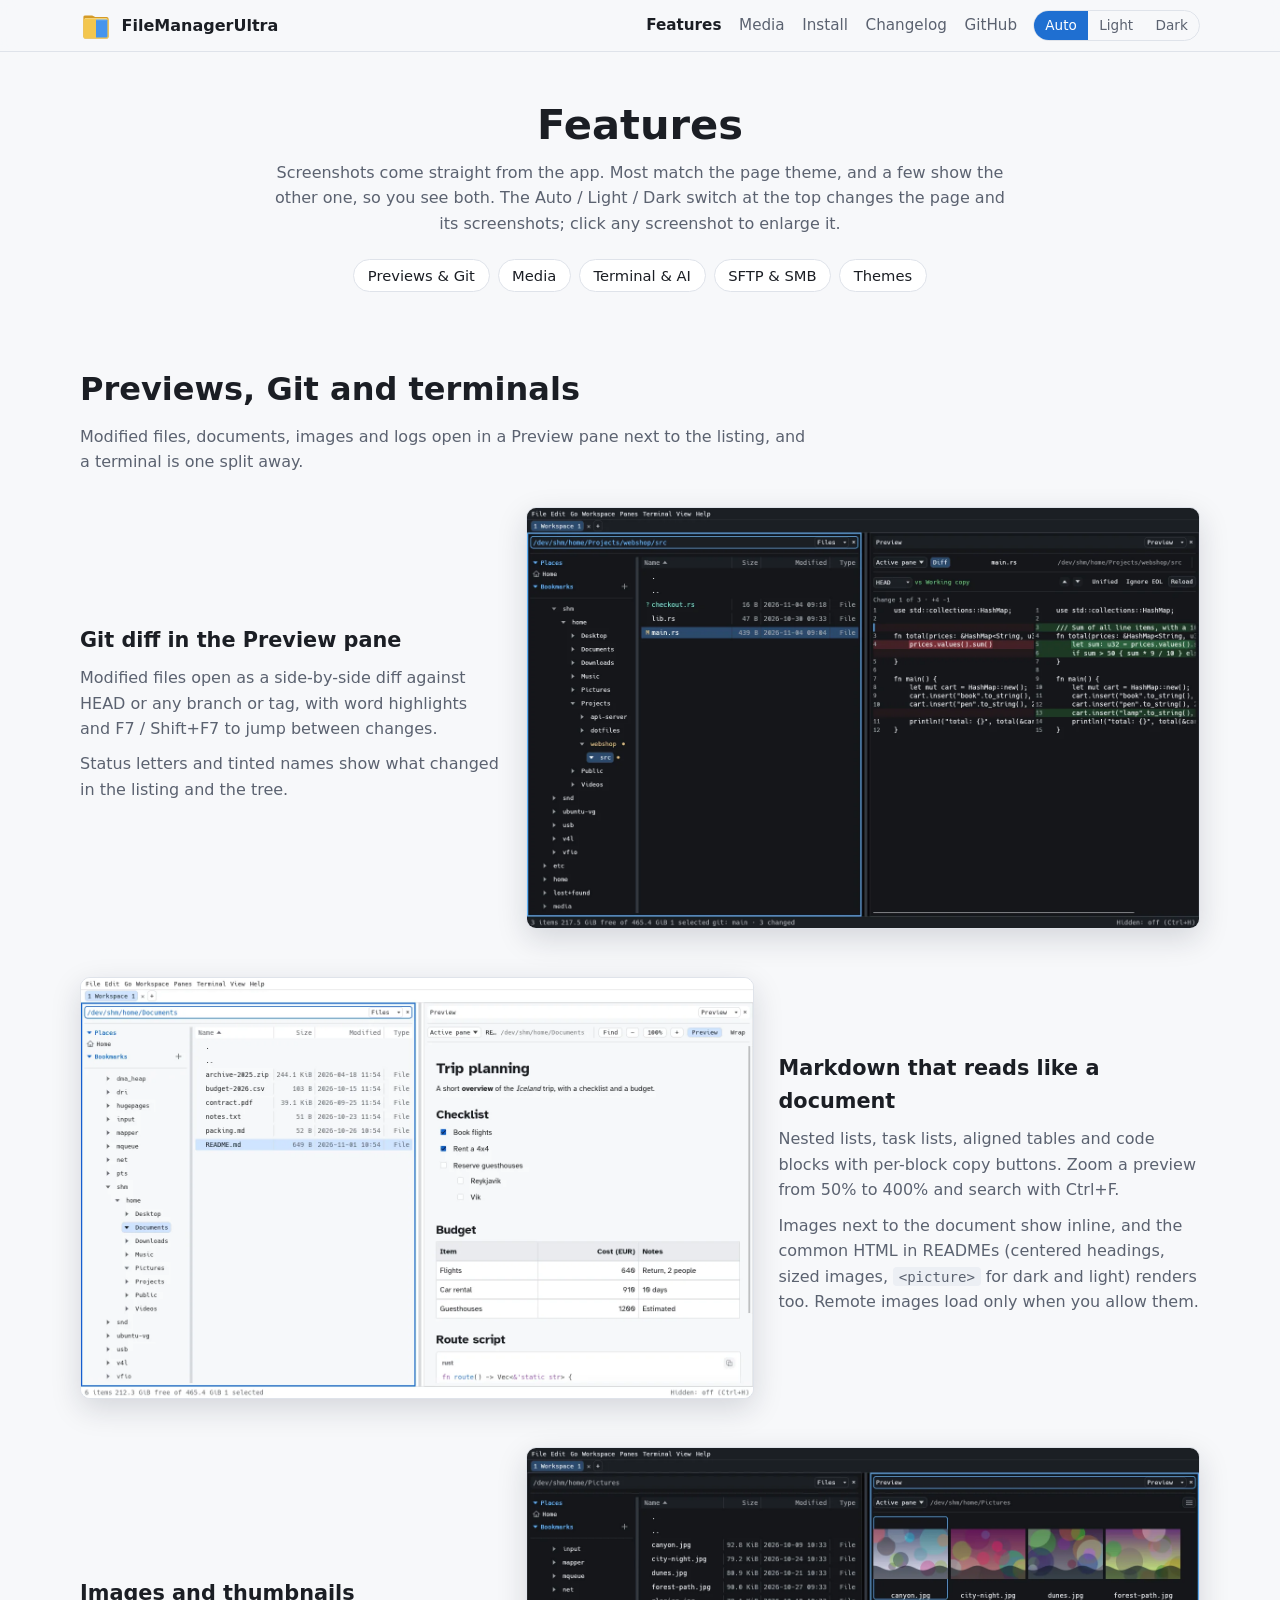
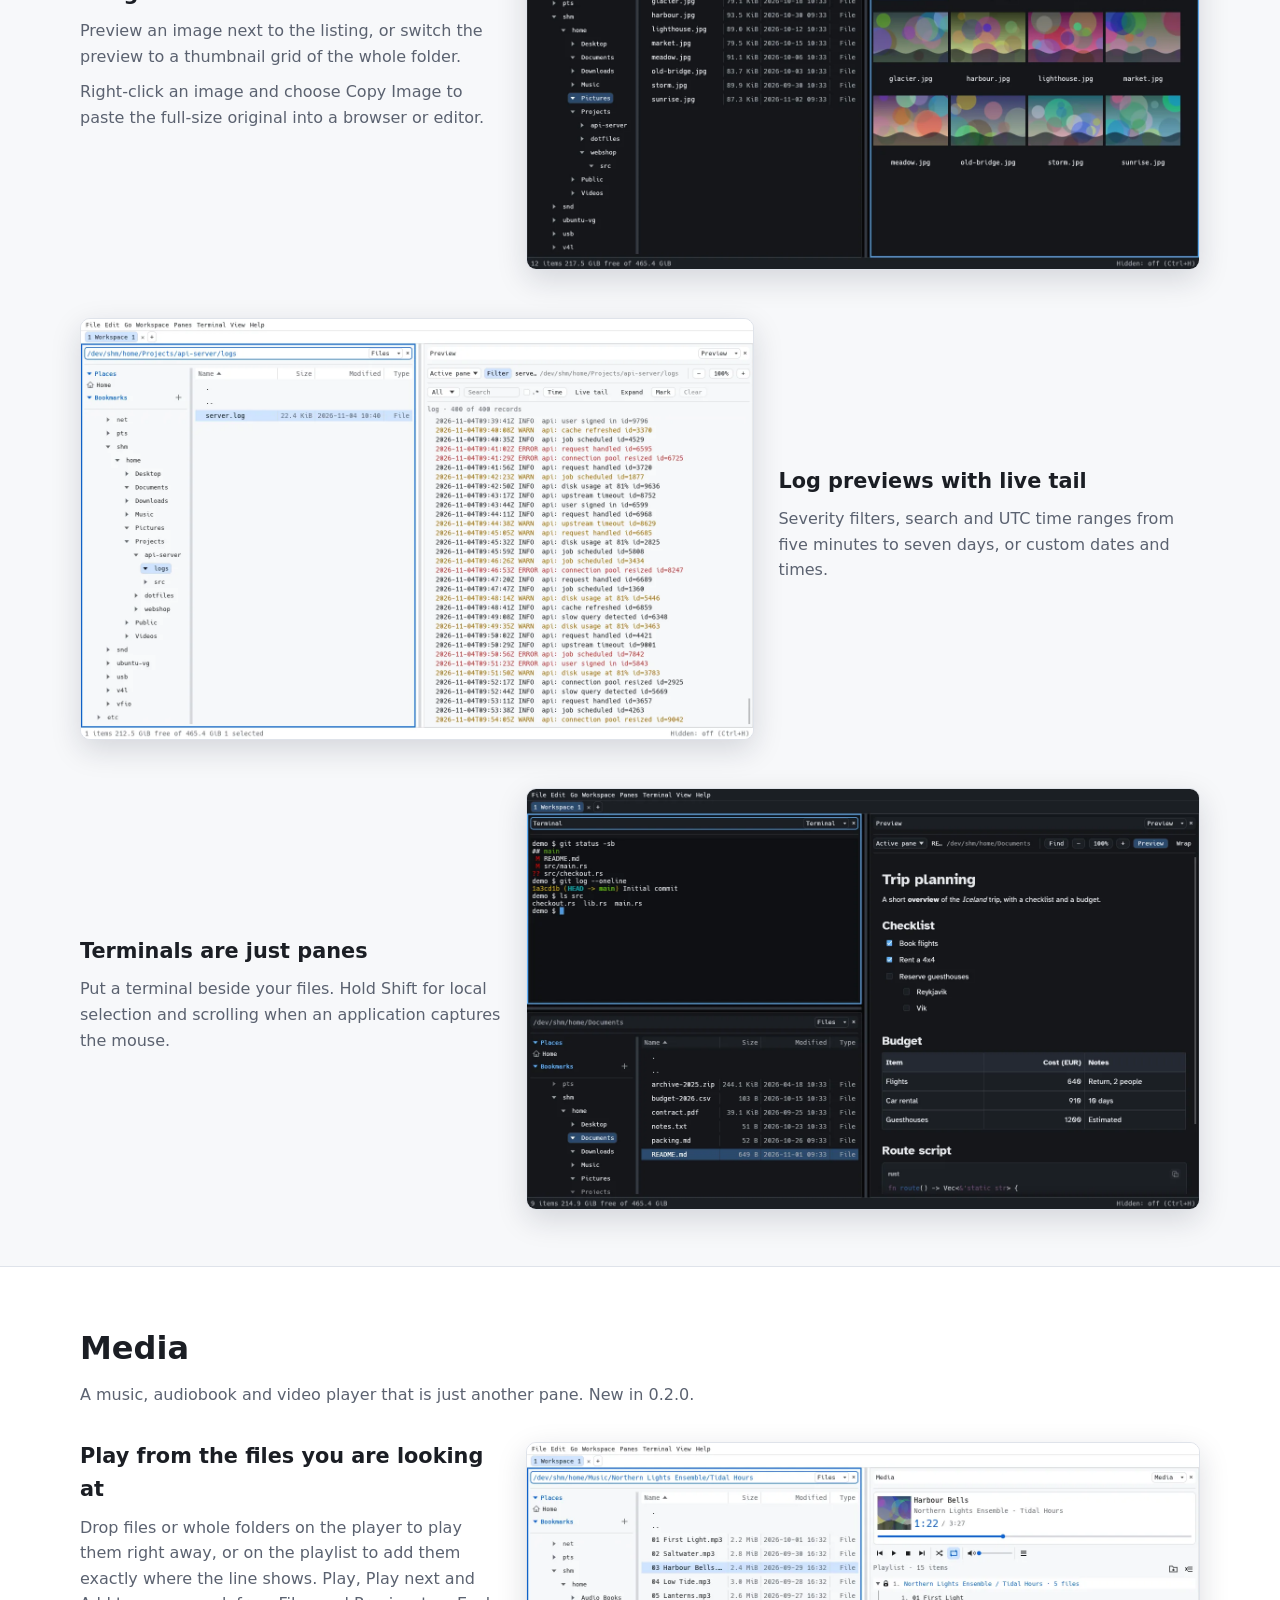
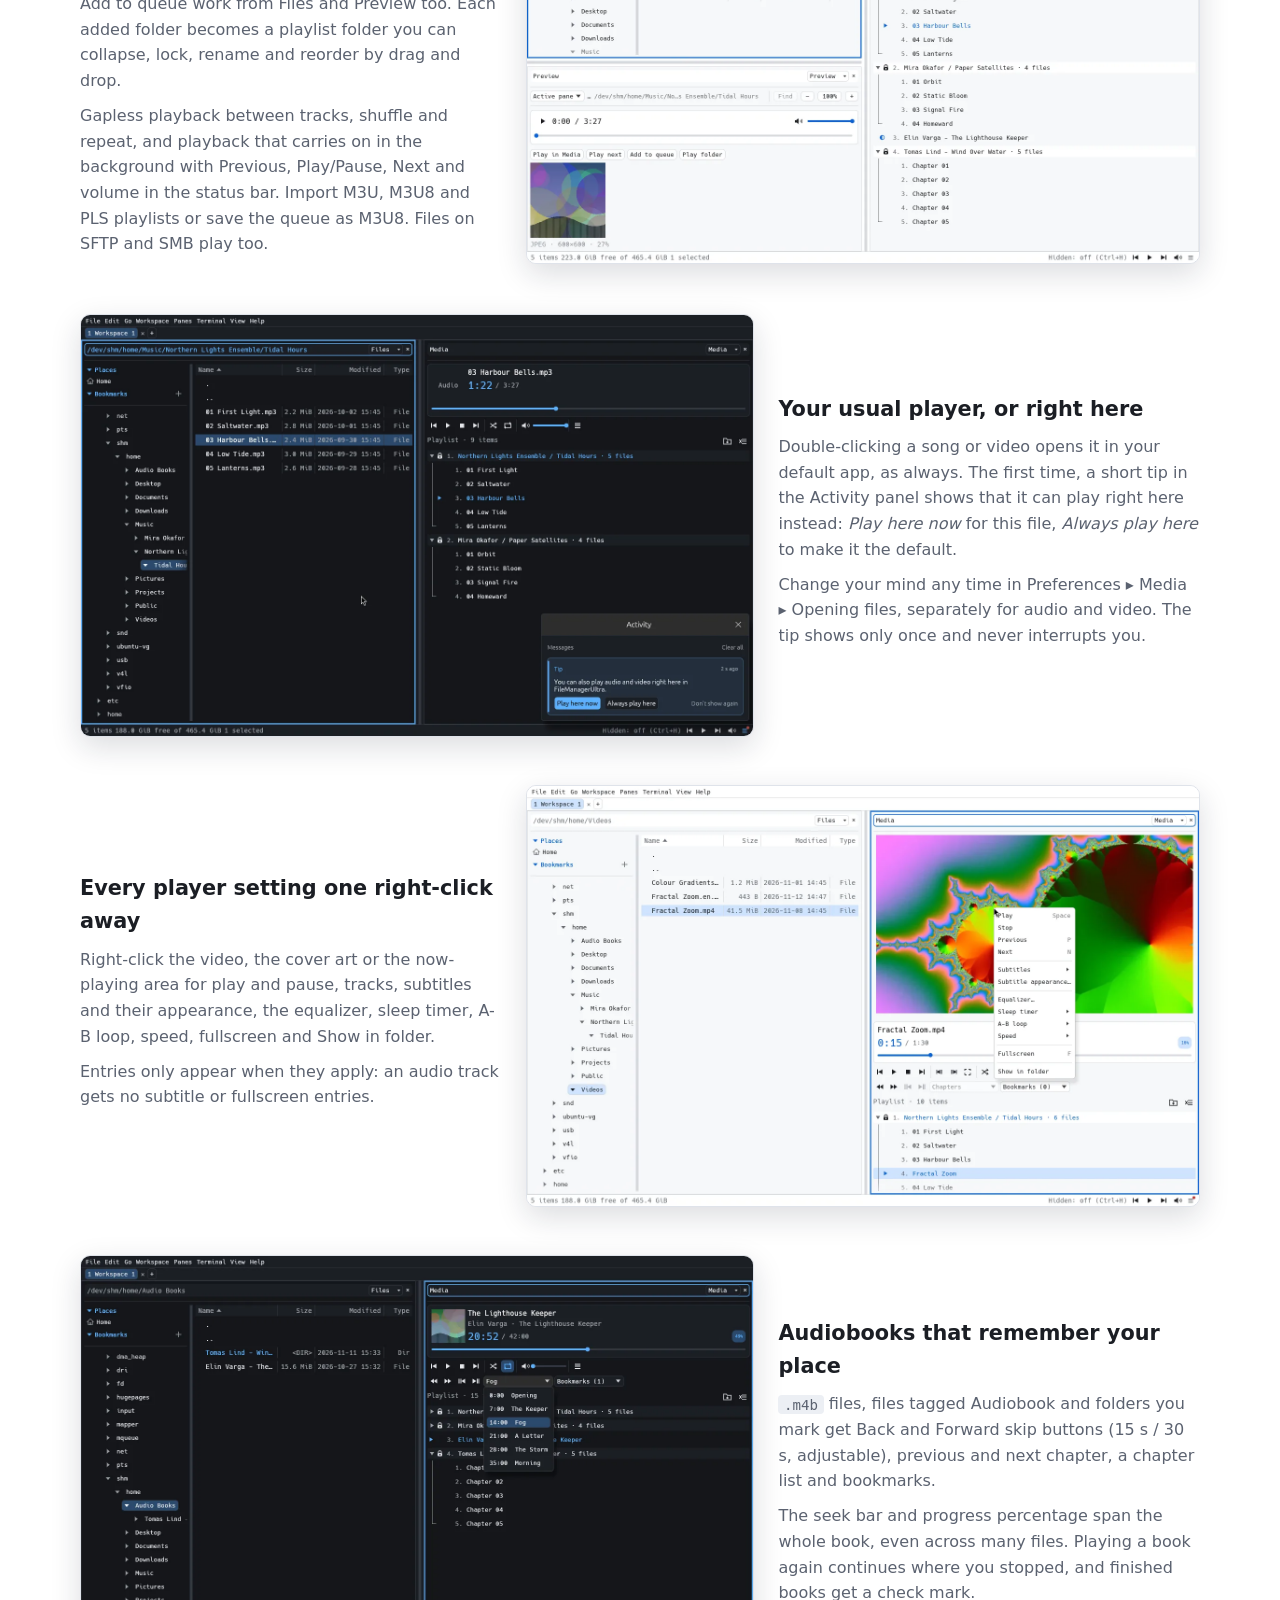
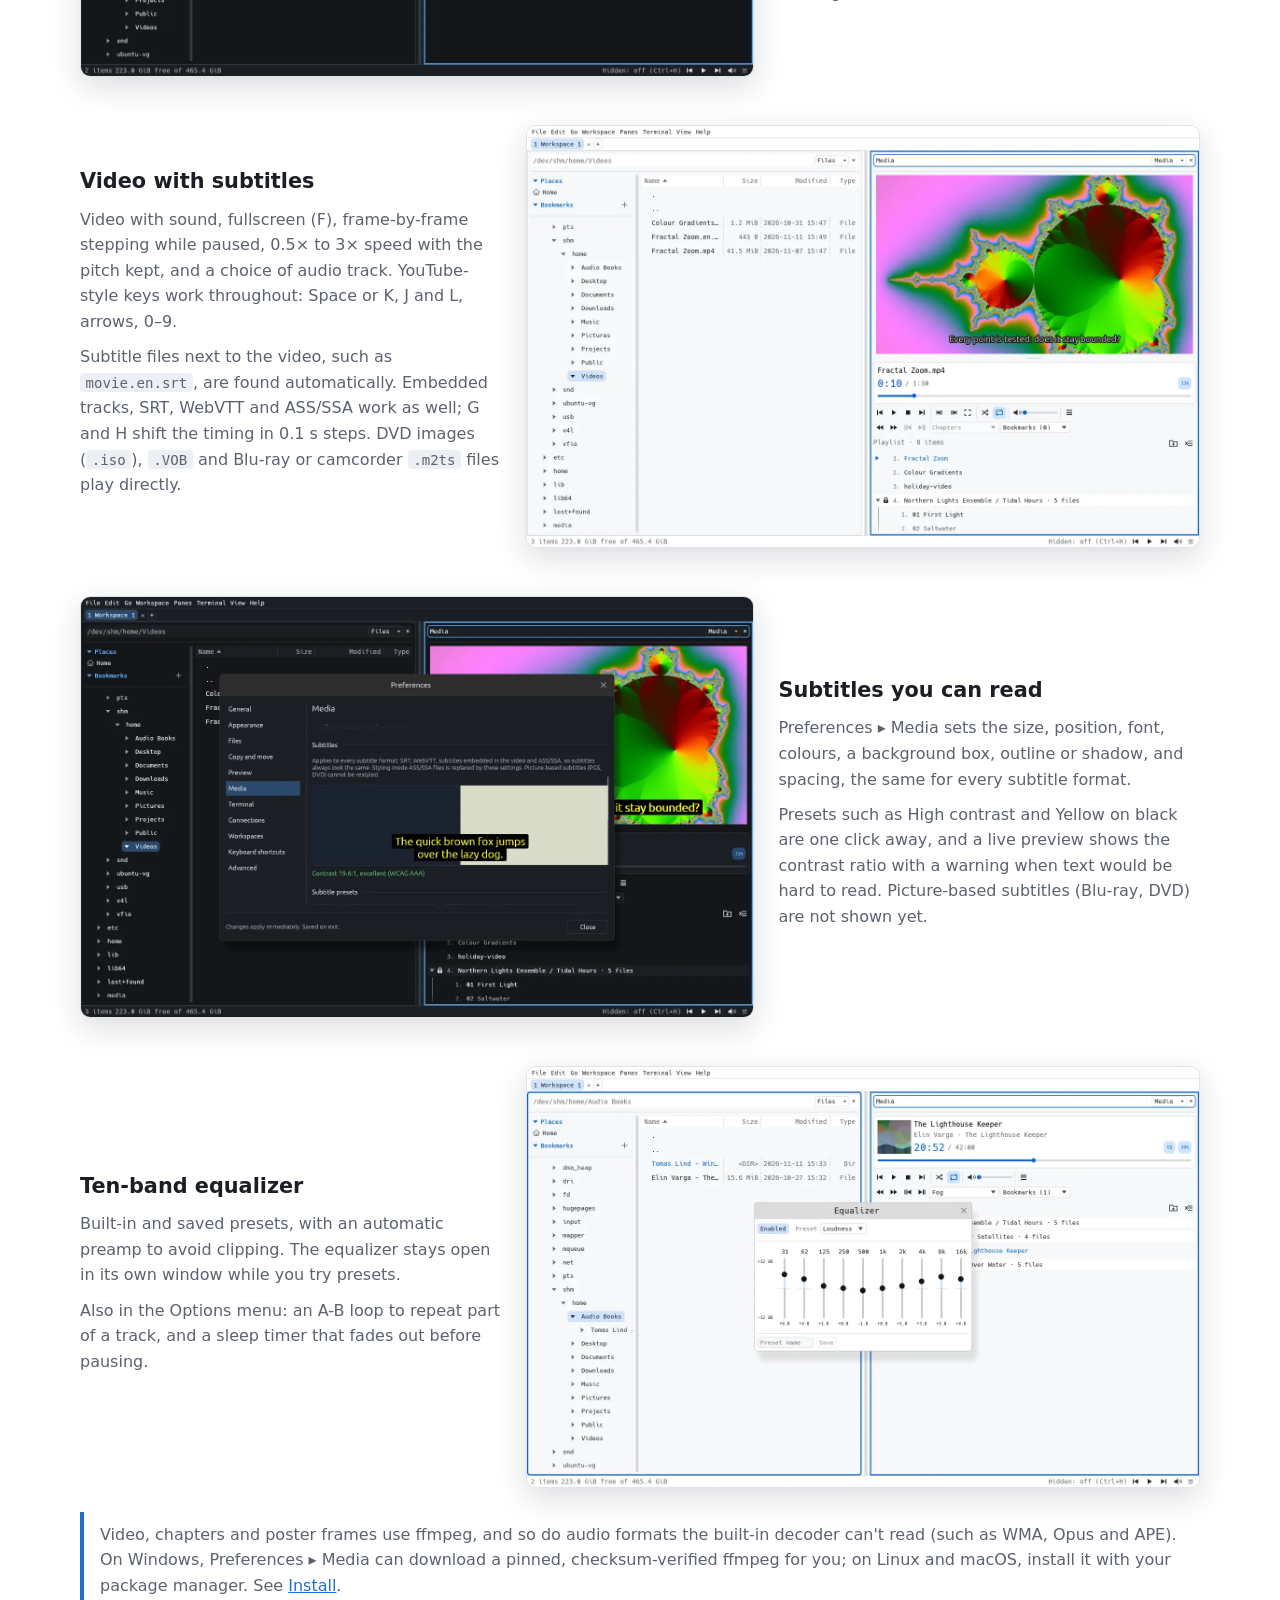
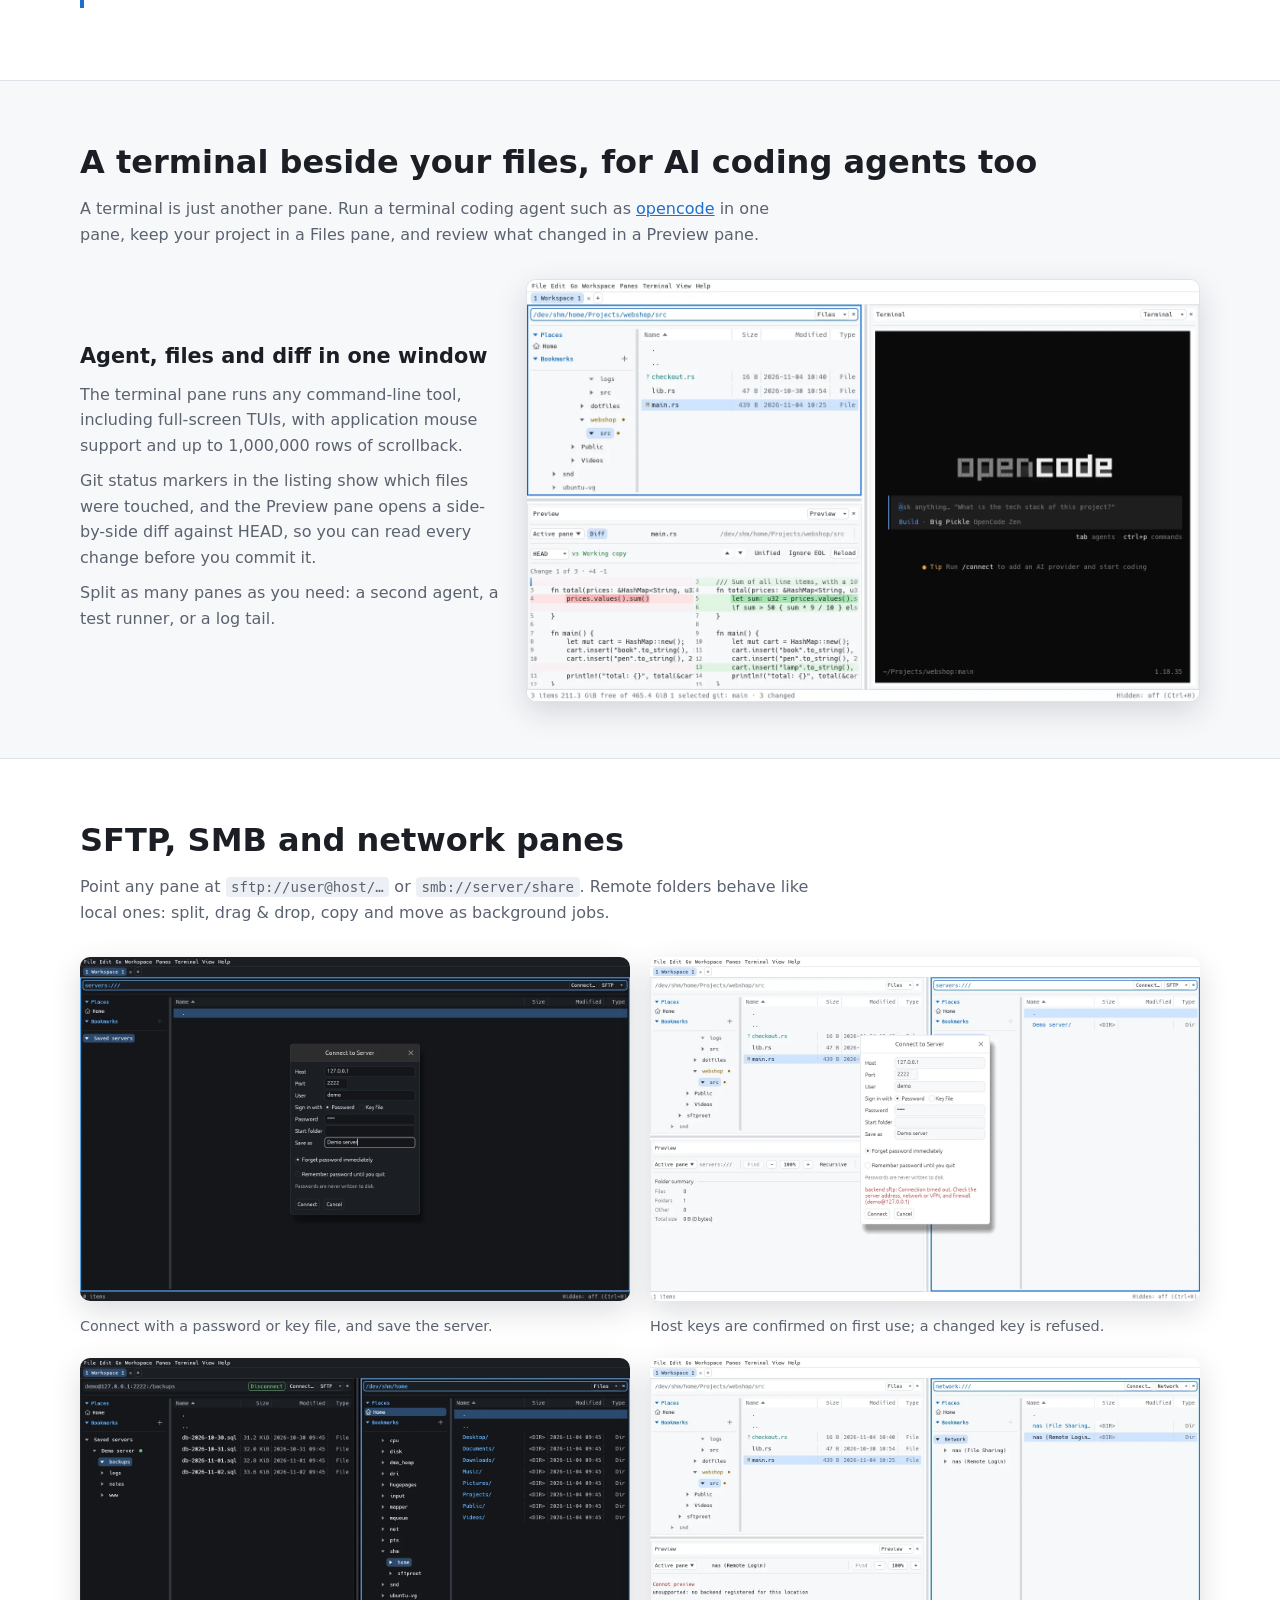
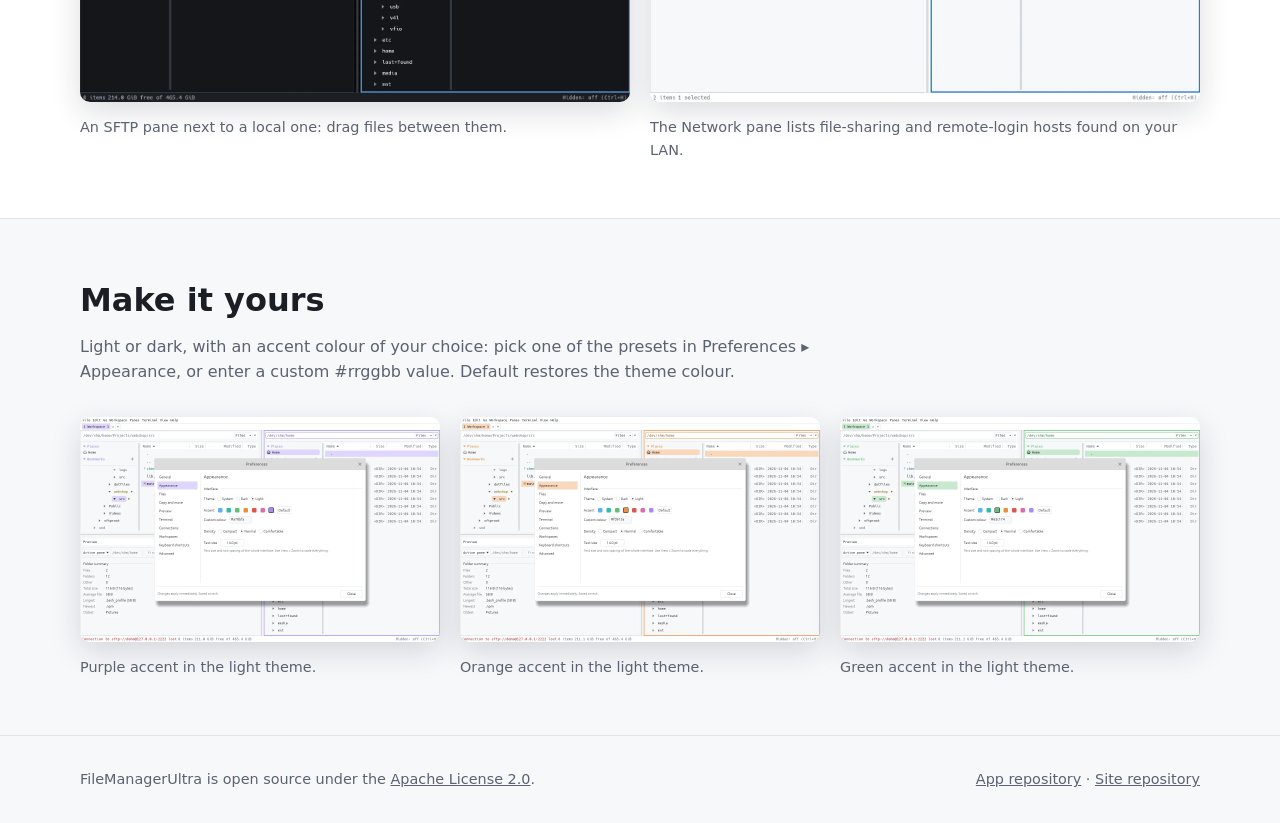
==== features.html @ 257ca724 "Site for release 0.2.0 - Media, audiobooks and ffmpeg ship in 0.2.0: drop the Next release tags; lat" ====
<!doctype html>
<html lang="en">
<head>
  <meta charset="utf-8">
  <meta name="viewport" content="width=device-width, initial-scale=1">
  <title>Features – FileManagerUltra</title>
  <meta name="description" content="What FileManagerUltra does: previews and Git diffs, a Media pane with audiobooks, subtitles and an equalizer, terminal panes for AI agents, SFTP and SMB, and themes.">
  <meta name="color-scheme" content="light dark">
  <link rel="icon" type="image/png" href="assets/favicon.png">
  <link rel="stylesheet" href="assets/style.css">
  <script src="assets/theme.js" defer></script>
  <script src="assets/lightbox.js" defer></script>
</head>
<body>
  <a class="skip" href="#main">Skip to content</a>

  <header class="site">
    <div class="wrap">
      <a class="brand" href="index.html"><img src="assets/logo.svg" alt="" width="32" height="32"><span>FileManagerUltra</span></a>
      <nav aria-label="Main">
        <a href="features.html" aria-current="page">Features</a>
        <a href="features.html#media">Media</a>
        <a href="install.html">Install</a>
        <a href="https://github.com/FileManagerUltra/FileManagerUltra/blob/main/CHANGELOG.md">Changelog</a>
        <a href="https://github.com/FileManagerUltra/FileManagerUltra">GitHub</a>
      </nav>
      <div class="theme-toggle" role="group" aria-label="Theme">
        <button type="button" data-mode="auto" aria-pressed="true">Auto</button>
        <button type="button" data-mode="light" aria-pressed="false">Light</button>
        <button type="button" data-mode="dark" aria-pressed="false">Dark</button>
      </div>
    </div>
  </header>

  <main id="main">
    <section class="page-head">
      <div class="wrap">
        <h1>Features</h1>
        <p class="sub">Screenshots come straight from the app. Most match the page theme, and a few show the other one, so you see both. The Auto / Light / Dark switch at the top changes the page and its screenshots; click any screenshot to enlarge it.</p>
        <nav class="subnav" aria-label="On this page">
          <a href="#previews">Previews &amp; Git</a>
          <a href="#media">Media</a>
          <a href="#ai">Terminal &amp; AI</a>
          <a href="#remote">SFTP &amp; SMB</a>
          <a href="#accents">Themes</a>
        </nav>
      </div>
    </section>

    <section id="previews">
      <div class="wrap">
        <h2>Previews, Git and terminals</h2>
        <p class="sub">Modified files, documents, images and logs open in a Preview pane next to the listing, and a terminal is one split away.</p>
        <div class="showcase">
          <div class="feature">
            <div class="text">
              <h3>Git diff in the Preview pane</h3>
              <p>Modified files open as a side-by-side diff against HEAD or any branch or tag, with word highlights and F7 / Shift+F7 to jump between changes.</p>
              <p>Status letters and tinted names show what changed in the listing and the tree.</p>
            </div>
            <figure class="shot">
              <picture>
                <source srcset="assets/screens/diff-light.webp" media="(prefers-color-scheme: dark)">
                <img src="assets/screens/diff-dark.webp" width="1440" height="900" loading="lazy" alt="A source folder with Git status markers next to a side-by-side diff of main.rs against HEAD.">
              </picture>
            </figure>
          </div>
          <div class="feature">
            <div class="text">
              <h3>Markdown that reads like a document</h3>
              <p>Nested lists, task lists, aligned tables and code blocks with per-block copy buttons. Zoom a preview from 50% to 400% and search with Ctrl+F.</p>
              <p>Images next to the document show inline, and the common HTML in READMEs (centered headings, sized images, <code>&lt;picture&gt;</code> for dark and light) renders too. Remote images load only when you allow them.</p>
            </div>
            <figure class="shot">
              <picture>
                <source srcset="assets/screens/markdown-dark.webp" media="(prefers-color-scheme: dark)">
                <img src="assets/screens/markdown-light.webp" width="1440" height="900" loading="lazy" alt="A documents folder next to a rendered Markdown trip plan with a checklist, a budget table and a code block.">
              </picture>
            </figure>
          </div>
          <div class="feature">
            <div class="text">
              <h3>Images and thumbnails</h3>
              <p>Preview an image next to the listing, or switch the preview to a thumbnail grid of the whole folder.</p>
              <p>Right-click an image and choose Copy Image to paste the full-size original into a browser or editor.</p>
            </div>
            <figure class="shot">
              <picture>
                <source srcset="assets/screens/thumbs-light.webp" media="(prefers-color-scheme: dark)">
                <img src="assets/screens/thumbs-dark.webp" width="1440" height="900" loading="lazy" alt="A pictures folder listing next to a preview pane showing a grid of image thumbnails.">
              </picture>
            </figure>
          </div>
          <div class="feature">
            <div class="text">
              <h3>Log previews with live tail</h3>
              <p>Severity filters, search and UTC time ranges from five minutes to seven days, or custom dates and times.</p>
            </div>
            <figure class="shot">
              <picture>
                <source srcset="assets/screens/log-dark.webp" media="(prefers-color-scheme: dark)">
                <img src="assets/screens/log-light.webp" width="1440" height="900" loading="lazy" alt="A server log previewed with colour-coded INFO, WARN and ERROR lines and a filter toolbar.">
              </picture>
            </figure>
          </div>
          <div class="feature">
            <div class="text">
              <h3>Terminals are just panes</h3>
              <p>Put a terminal beside your files. Hold Shift for local selection and scrolling when an application captures the mouse.</p>
            </div>
            <figure class="shot">
              <picture>
                <source srcset="assets/screens/terminal-light.webp" media="(prefers-color-scheme: dark)">
                <img src="assets/screens/terminal-dark.webp" width="1440" height="900" loading="lazy" alt="A terminal pane running git commands above a file listing, next to a Markdown preview.">
              </picture>
            </figure>
          </div>
        </div>
      </div>
    </section>

    <section id="media" class="alt">
      <div class="wrap">
        <h2>Media</h2>
        <p class="sub">A music, audiobook and video player that is just another pane. New in 0.2.0.</p>
        <div class="showcase">
          <div class="feature">
            <div class="text">
              <h3>Play from the files you are looking at</h3>
              <p>Drop files or whole folders on the player to play them right away, or on the playlist to add them exactly where the line shows. Play, Play next and Add to queue work from Files and Preview too. Each added folder becomes a playlist folder you can collapse, lock, rename and reorder by drag and drop.</p>
              <p>Gapless playback between tracks, shuffle and repeat, and playback that carries on in the background with Previous, Play/Pause, Next and volume in the status bar. Import M3U, M3U8 and PLS playlists or save the queue as M3U8. Files on SFTP and SMB play too.</p>
            </div>
            <figure class="shot">
              <picture>
                <source srcset="assets/screens/media-dark.webp" media="(prefers-color-scheme: dark)">
                <img src="assets/screens/media-light.webp" width="1440" height="900" loading="lazy" alt="A Files pane and a Preview pane with an audio player on the left; the Media pane on the right shows the playing track with cover art and a playlist with album and audiobook folders.">
              </picture>
            </figure>
          </div>
          <div class="feature">
            <div class="text">
              <h3>Your usual player, or right here</h3>
              <p>Double-clicking a song or video opens it in your default app, as always. The first time, a short tip in the Activity panel shows that it can play right here instead: <em>Play here now</em> for this file, <em>Always play here</em> to make it the default.</p>
              <p>Change your mind any time in Preferences ▸ Media ▸ Opening files, separately for audio and video. The tip shows only once and never interrupts you.</p>
            </div>
            <figure class="shot">
              <picture>
                <source srcset="assets/screens/media-tip-light.webp" media="(prefers-color-scheme: dark)">
                <img src="assets/screens/media-tip-dark.webp" width="1440" height="900" loading="lazy" alt="A Files pane with an album folder next to the Media pane; the Activity panel at the bottom right shows a tip: You can also play audio and video right here in FileManagerUltra, with the buttons Play here now, Always play here and Don't show again.">
              </picture>
            </figure>
          </div>
          <div class="feature">
            <div class="text">
              <h3>Every player setting one right-click away</h3>
              <p>Right-click the video, the cover art or the now-playing area for play and pause, tracks, subtitles and their appearance, the equalizer, sleep timer, A-B loop, speed, fullscreen and Show in folder.</p>
              <p>Entries only appear when they apply: an audio track gets no subtitle or fullscreen entries.</p>
            </div>
            <figure class="shot">
              <picture>
                <source srcset="assets/screens/player-menu-dark.webp" media="(prefers-color-scheme: dark)">
                <img src="assets/screens/player-menu-light.webp" width="1440" height="900" loading="lazy" alt="A paused fractal video in the Media pane with its right-click menu open: Play, Stop, Previous, Next, Subtitles, Subtitle appearance, Equalizer, Sleep timer, A-B loop, Speed, Fullscreen and Show in folder.">
              </picture>
            </figure>
          </div>
          <div class="feature">
            <div class="text">
              <h3>Audiobooks that remember your place</h3>
              <p><code>.m4b</code> files, files tagged Audiobook and folders you mark get Back and Forward skip buttons (15 s / 30 s, adjustable), previous and next chapter, a chapter list and bookmarks.</p>
              <p>The seek bar and progress percentage span the whole book, even across many files. Playing a book again continues where you stopped, and finished books get a check mark.</p>
            </div>
            <figure class="shot">
              <picture>
                <source srcset="assets/screens/audiobook-light.webp" media="(prefers-color-scheme: dark)">
                <img src="assets/screens/audiobook-dark.webp" width="1440" height="900" loading="lazy" alt="The Media pane playing an audiobook at 20:52 of 42:00, with skip and chapter buttons, a bookmarks menu and the chapter list open on the chapter Fog.">
              </picture>
            </figure>
          </div>
          <div class="feature">
            <div class="text">
              <h3>Video with subtitles</h3>
              <p>Video with sound, fullscreen (F), frame-by-frame stepping while paused, 0.5× to 3× speed with the pitch kept, and a choice of audio track. YouTube-style keys work throughout: Space or K, J and L, arrows, 0–9.</p>
              <p>Subtitle files next to the video, such as <code>movie.en.srt</code>, are found automatically. Embedded tracks, SRT, WebVTT and ASS/SSA work as well; G and H shift the timing in 0.1 s steps. DVD images (<code>.iso</code>), <code>.VOB</code> and Blu-ray or camcorder <code>.m2ts</code> files play directly.</p>
            </div>
            <figure class="shot">
              <picture>
                <source srcset="assets/screens/video-dark.webp" media="(prefers-color-scheme: dark)">
                <img src="assets/screens/video-light.webp" width="1440" height="900" loading="lazy" alt="The Media pane showing a Mandelbrot fractal video with the English subtitle line: Every point is tested: does it stay bounded?">
              </picture>
            </figure>
          </div>
          <div class="feature">
            <div class="text">
              <h3>Subtitles you can read</h3>
              <p>Preferences ▸ Media sets the size, position, font, colours, a background box, outline or shadow, and spacing, the same for every subtitle format.</p>
              <p>Presets such as High contrast and Yellow on black are one click away, and a live preview shows the contrast ratio with a warning when text would be hard to read. Picture-based subtitles (Blu-ray, DVD) are not shown yet.</p>
            </div>
            <figure class="shot">
              <picture>
                <source srcset="assets/screens/subtitles-light.webp" media="(prefers-color-scheme: dark)">
                <img src="assets/screens/subtitles-dark.webp" width="1440" height="900" loading="lazy" alt="Preferences open on Media with a subtitle preview in yellow on a black box and the note: Contrast 19.6:1, excellent (WCAG AAA). The video behind it uses the same style.">
              </picture>
            </figure>
          </div>
          <div class="feature">
            <div class="text">
              <h3>Ten-band equalizer</h3>
              <p>Built-in and saved presets, with an automatic preamp to avoid clipping. The equalizer stays open in its own window while you try presets.</p>
              <p>Also in the Options menu: an A-B loop to repeat part of a track, and a sleep timer that fades out before pausing.</p>
            </div>
            <figure class="shot">
              <picture>
                <source srcset="assets/screens/equalizer-dark.webp" media="(prefers-color-scheme: dark)">
                <img src="assets/screens/equalizer-light.webp" width="1440" height="900" loading="lazy" alt="The Equalizer window with the Loudness preset: low and high bands raised, the middle flat.">
              </picture>
            </figure>
          </div>
        </div>
        <p class="note">Video, chapters and poster frames use ffmpeg, and so do audio formats the built-in decoder can't read (such as WMA, Opus and APE). On Windows, Preferences ▸ Media can download a pinned, checksum-verified ffmpeg for you; on Linux and macOS, install it with your package manager. See <a href="install.html#ffmpeg">Install</a>.</p>
      </div>
    </section>

    <section id="ai">
      <div class="wrap">
        <h2>A terminal beside your files, for AI coding agents too</h2>
        <p class="sub">A terminal is just another pane. Run a terminal coding agent such as <a href="https://opencode.ai">opencode</a> in one pane, keep your project in a Files pane, and review what changed in a Preview pane.</p>
        <div class="feature">
          <div class="text">
            <h3>Agent, files and diff in one window</h3>
            <p>The terminal pane runs any command-line tool, including full-screen TUIs, with application mouse support and up to 1,000,000 rows of scrollback.</p>
            <p>Git status markers in the listing show which files were touched, and the Preview pane opens a side-by-side diff against HEAD, so you can read every change before you commit it.</p>
            <p>Split as many panes as you need: a second agent, a test runner, or a log tail.</p>
          </div>
          <figure class="shot">
            <picture>
                <source srcset="assets/screens/ai-workflow-dark.webp" media="(prefers-color-scheme: dark)">
                <img src="assets/screens/ai-workflow-light.webp" width="1440" height="900" loading="lazy" alt="Three panes: a project folder with Git status markers, a side-by-side diff of main.rs, and a terminal running the opencode terminal UI.">
              </picture>
          </figure>
        </div>
      </div>
    </section>

    <section id="remote" class="alt">
      <div class="wrap">
        <h2>SFTP, SMB and network panes</h2>
        <p class="sub">Point any pane at <code>sftp://user@host/…</code> or <code>smb://server/share</code>. Remote folders behave like local ones: split, drag &amp; drop, copy and move as background jobs.</p>
        <div class="pair">
          <figure><picture>
            <source srcset="assets/screens/sftp-connect-light.webp" media="(prefers-color-scheme: dark)">
            <img src="assets/screens/sftp-connect-dark.webp" width="1440" height="900" loading="lazy" alt="The Connect to Server dialog with host, port, user, password and start folder fields.">
          </picture><figcaption>Connect with a password or key file, and save the server.</figcaption></figure>
          <figure><picture>
            <source srcset="assets/screens/sftp-hostkey-dark.webp" media="(prefers-color-scheme: dark)">
            <img src="assets/screens/sftp-hostkey-light.webp" width="1440" height="900" loading="lazy" alt="A host key confirmation dialog showing the server fingerprint.">
          </picture><figcaption>Host keys are confirmed on first use; a changed key is refused.</figcaption></figure>
          <figure><picture>
            <source srcset="assets/screens/sftp-light.webp" media="(prefers-color-scheme: dark)">
            <img src="assets/screens/sftp-dark.webp" width="1440" height="900" loading="lazy" alt="An SFTP pane showing a remote folder beside a local pane.">
          </picture><figcaption>An SFTP pane next to a local one: drag files between them.</figcaption></figure>
          <figure><picture>
            <source srcset="assets/screens/network-dark.webp" media="(prefers-color-scheme: dark)">
            <img src="assets/screens/network-light.webp" width="1440" height="900" loading="lazy" alt="The Network pane listing hosts discovered on the local network.">
          </picture><figcaption>The Network pane lists file-sharing and remote-login hosts found on your LAN.</figcaption></figure>
        </div>
      </div>
    </section>

    <section id="accents">
      <div class="wrap">
        <h2>Make it yours</h2>
        <p class="sub">Light or dark, with an accent colour of your choice: pick one of the presets in Preferences &#9656; Appearance, or enter a custom #rrggbb value. Default restores the theme colour.</p>
        <div class="pair trio">
          <figure><picture>
            <img src="assets/screens/accent-purple.webp" width="1440" height="900" loading="lazy" alt="Preferences open on Appearance with the purple accent selected; selections and the active pane border are purple.">
          </picture><figcaption>Purple accent in the light theme.</figcaption></figure>
          <figure><picture>
            <img src="assets/screens/accent-orange.webp" width="1440" height="900" loading="lazy" alt="Preferences open on Appearance with the orange accent selected; selections and the active pane border are orange.">
          </picture><figcaption>Orange accent in the light theme.</figcaption></figure>
          <figure><picture>
            <img src="assets/screens/accent-green.webp" width="1440" height="900" loading="lazy" alt="Preferences open on Appearance with the green accent selected; selections and the active pane border are green.">
          </picture><figcaption>Green accent in the light theme.</figcaption></figure>
        </div>
      </div>
    </section>
  </main>

  <footer>
    <div class="wrap">
      <span>FileManagerUltra is open source under the <a href="https://github.com/FileManagerUltra/FileManagerUltra/blob/main/LICENSE">Apache License 2.0</a>.</span>
      <span><a href="https://github.com/FileManagerUltra/FileManagerUltra">App repository</a> · <a href="https://github.com/FileManagerUltra/FileManagerUltraSite">Site repository</a></span>
    </div>
  </footer>
</body>
</html>
---- assets/style.css ----
:root {
  color-scheme: light dark;
  --bg: #f7f8fa;
  --bg-alt: #ffffff;
  --text: #1b1e24;
  --muted: #5b6270;
  --border: #dfe3ea;
  --accent: #1f6fd1;
  --accent-text: #ffffff;
  --code-bg: #eceff4;
  --warn-bg: #fff4dc;
  --warn-border: #b97800;
  --sponsor: #bf3989;
  --shadow: 0 10px 30px rgba(20, 30, 50, 0.15);
  --radius: 10px;
  --font: system-ui, -apple-system, "Segoe UI", Roboto, "Helvetica Neue", Arial, sans-serif;
  --mono: ui-monospace, "SF Mono", Menlo, Consolas, "DejaVu Sans Mono", monospace;
}

@media (prefers-color-scheme: dark) {
  :root:not([data-theme="light"]) { --bg: #14161a; --bg-alt: #1b1e24; --text: #e8eaee; --muted: #a0a7b4; --border: #2c313a; --accent: #4594ed; --accent-text: #0b1220; --code-bg: #242830; --warn-bg: #2d2513; --warn-border: #e0a030; --sponsor: #f778ba; --shadow: 0 10px 30px rgba(0, 0, 0, 0.5); }
}
:root[data-theme="dark"] { --bg: #14161a; --bg-alt: #1b1e24; --text: #e8eaee; --muted: #a0a7b4; --border: #2c313a; --accent: #4594ed; --accent-text: #0b1220; --code-bg: #242830; --warn-bg: #2d2513; --warn-border: #e0a030; --sponsor: #f778ba; --shadow: 0 10px 30px rgba(0, 0, 0, 0.5); }
:root[data-theme="light"] { color-scheme: light; }
:root[data-theme="dark"] { color-scheme: dark; }

* { box-sizing: border-box; }

html { scroll-behavior: smooth; }

@media (prefers-reduced-motion: reduce) {
  html { scroll-behavior: auto; }
  * { transition: none !important; animation: none !important; }
}

body {
  margin: 0;
  font-family: var(--font);
  line-height: 1.6;
  color: var(--text);
  background: var(--bg);
}

a { color: var(--accent); }
a:focus-visible, .btn:focus-visible { outline: 3px solid var(--accent); outline-offset: 2px; }

.skip {
  position: absolute;
  left: -999px;
  top: 0;
  background: var(--accent);
  color: var(--accent-text);
  padding: .5rem 1rem;
  z-index: 10;
}
.skip:focus { left: 0; }

.wrap { width: min(1120px, 100% - 2rem); margin-inline: auto; }

header.site {
  position: sticky;
  top: 0;
  z-index: 5;
  background: color-mix(in srgb, var(--bg) 90%, transparent);
  backdrop-filter: blur(8px);
  border-bottom: 1px solid var(--border);
}
header.site .wrap { display: flex; align-items: center; gap: 1rem; padding-block: .6rem; flex-wrap: wrap; }
.brand { display: flex; align-items: center; gap: .6rem; font-weight: 700; color: var(--text); text-decoration: none; }
.brand img { width: 32px; height: 32px; }
nav { margin-left: auto; display: flex; gap: 1.1rem; flex-wrap: wrap; }
nav a { color: var(--muted); text-decoration: none; font-size: .95rem; }
nav a:hover { color: var(--text); }

.hero { padding: 4rem 0 2rem; text-align: center; }
.hero h1 { font-size: clamp(2rem, 5vw, 3.4rem); line-height: 1.15; margin: 0 0 1rem; }
.hero p.lead { font-size: clamp(1.05rem, 2.2vw, 1.3rem); color: var(--muted); max-width: 46rem; margin: 0 auto 1.6rem; }
.badge {
  display: inline-block;
  font-size: .8rem;
  font-weight: 600;
  padding: .15rem .6rem;
  border: 1px solid var(--border);
  border-radius: 999px;
  color: var(--muted);
  background: var(--bg-alt);
  margin-bottom: 1rem;
}
.cta { display: flex; gap: .8rem; justify-content: center; flex-wrap: wrap; }
.btn {
  display: inline-block;
  padding: .7rem 1.3rem;
  border-radius: 8px;
  font-weight: 600;
  text-decoration: none;
  border: 1px solid var(--accent);
  background: var(--accent);
  color: var(--accent-text);
}
.btn.secondary { background: transparent; color: var(--accent); }
.btn:hover { filter: brightness(1.08); }

.shot {
  margin: 0;
  border-radius: var(--radius);
  overflow: hidden;
  border: 1px solid var(--border);
  box-shadow: var(--shadow);
  background: var(--bg-alt);
}
.shot img { display: block; width: 100%; height: auto; }
.shot figcaption { padding: .7rem 1rem; font-size: .9rem; color: var(--muted); border-top: 1px solid var(--border); }
.hero .shot { margin-top: 3rem; text-align: left; }

section { padding: 3.5rem 0; }
section.alt { background: var(--bg-alt); border-block: 1px solid var(--border); }
h2 { font-size: clamp(1.5rem, 3vw, 2rem); margin: 0 0 .5rem; }
.sub { color: var(--muted); margin: 0 0 2rem; max-width: 46rem; }

.grid { display: grid; gap: 1rem; grid-template-columns: repeat(auto-fit, minmax(260px, 1fr)); }
.card { border: 1px solid var(--border); border-radius: var(--radius); padding: 1.1rem 1.2rem; background: var(--bg-alt); }
section.alt .card { background: var(--bg); }
.card h3 { margin: 0 0 .3rem; font-size: 1.05rem; }
.card p { margin: 0; color: var(--muted); font-size: .95rem; }

.showcase { display: grid; gap: 3rem; }
.feature { display: grid; gap: 1.5rem; align-items: center; grid-template-columns: 1fr 1.6fr; }
.feature:nth-child(even) { grid-template-columns: 1.6fr 1fr; }
.feature:nth-child(even) .text { order: 2; }
.feature h3 { margin: 0 0 .5rem; font-size: 1.3rem; }
.feature p { color: var(--muted); margin: 0 0 .6rem; }
@media (max-width: 820px) {
  .feature, .feature:nth-child(even) { grid-template-columns: 1fr; }
  .feature:nth-child(even) .text { order: 0; }
}

.platforms { display: grid; gap: 1rem; grid-template-columns: repeat(auto-fit, minmax(300px, 1fr)); }
pre, code { font-family: var(--mono); font-size: .88rem; }
code { background: var(--code-bg); padding: .1rem .35rem; border-radius: 4px; }
pre { background: var(--code-bg); padding: .8rem 1rem; border-radius: 8px; overflow-x: auto; margin: .6rem 0; }
pre code { background: none; padding: 0; }
.card ol, .card ul { margin: .4rem 0 0; padding-left: 1.2rem; color: var(--muted); font-size: .95rem; }

.note { border-left: 4px solid var(--accent); padding: .6rem 1rem; background: var(--bg-alt); border-radius: 0 8px 8px 0; margin-top: 1.5rem; color: var(--muted); }

footer { border-top: 1px solid var(--border); padding: 2rem 0; color: var(--muted); font-size: .9rem; }
footer .wrap { display: flex; gap: 1rem 2rem; flex-wrap: wrap; justify-content: space-between; }
footer a { color: var(--muted); }

.theme-toggle { display: inline-flex; border: 1px solid var(--border); border-radius: 999px; overflow: hidden; }
.theme-toggle button { font: inherit; font-size: .85rem; padding: .25rem .7rem; border: 0; background: transparent; color: var(--muted); cursor: pointer; }
.theme-toggle button[aria-pressed="true"] { background: var(--accent); color: var(--accent-text); }
.theme-toggle button:focus-visible { outline: 3px solid var(--accent); outline-offset: -3px; }
.video-wrap { max-width: 1000px; margin-inline: auto; }
.video-wrap video { width: 100%; height: auto; border-radius: var(--radius); box-shadow: var(--shadow); background: #000; }
.pair { display: grid; grid-template-columns: repeat(2, 1fr); gap: 1.25rem; margin-top: 1.5rem; }
.pair figure { margin: 0; }
.pair figcaption { font-size: .9rem; color: var(--muted); margin-top: .4rem; }
.pair img { width: 100%; height: auto; border-radius: var(--radius); box-shadow: var(--shadow); }
@media (max-width: 700px) { .pair { grid-template-columns: 1fr; } }

.zoomable { cursor: zoom-in; }
.lightbox { border: 0; padding: 0; background: transparent; max-width: 96vw; max-height: 96vh; }
.lightbox::backdrop { background: rgba(0, 0, 0, .85); }
.lightbox img { display: block; max-width: 96vw; max-height: 96vh; width: auto; height: auto; border-radius: 8px; cursor: zoom-out; }
.lightbox-close { position: fixed; top: 12px; right: 16px; font-size: 2rem; line-height: 1; color: #fff; background: rgba(0, 0, 0, .5); border: 0; border-radius: 50%; width: 2.5rem; height: 2.5rem; cursor: pointer; }

.pair.trio { grid-template-columns: repeat(3, 1fr); }
@media (max-width: 700px) { .pair.trio { grid-template-columns: 1fr; } }

/* Multi-page: current page in the header, page headings, in-page sub-navigation */
nav a[aria-current="page"] { color: var(--text); font-weight: 600; }
section[id] { scroll-margin-top: 4.5rem; }
.page-head { padding: 3rem 0 1rem; text-align: center; }
.page-head h1, #install h1 { font-size: clamp(1.8rem, 4vw, 2.6rem); line-height: 1.2; margin: 0 0 .6rem; }
.page-head .sub { margin-inline: auto; margin-bottom: 1.4rem; }
.subnav { margin: 0; display: flex; flex-wrap: wrap; gap: .5rem; justify-content: center; }
.subnav a { border: 1px solid var(--border); border-radius: 999px; padding: .25rem .85rem; color: var(--text); background: var(--bg-alt); font-size: .92rem; }
.subnav a:hover { border-color: var(--accent); }
.tag {
  display: inline-block;
  font-size: .72rem;
  font-weight: 600;
  line-height: 1.5;
  padding: 0 .5rem;
  border-radius: 999px;
  border: 1px solid var(--accent);
  color: var(--accent);
  vertical-align: middle;
  margin-left: .35rem;
  white-space: nowrap;
}
h2 .tag { font-size: .8rem; }
.eyebrow { margin: 0 0 .3rem; font-weight: 600; color: var(--text); }
.eyebrow .tag { margin-left: .25rem; }
.feature .text h2 { margin-bottom: .6rem; }
.cta.more { margin-top: 1.8rem; }
.center { text-align: center; }
.center .sub { margin-inline: auto; }
@media (max-width: 600px) {
  header.site { position: static; }
  header.site .wrap { gap: .5rem 1rem; }
  nav { margin-left: 0; gap: .5rem .85rem; width: 100%; }
  nav a { font-size: .9rem; }
  section[id] { scroll-margin-top: 1rem; }
}

/* Prominent notice (install page: unsigned installers) */
.notice { border: 1px solid var(--warn-border); border-left-width: 6px; background: var(--warn-bg); border-radius: var(--radius); padding: 1rem 1.25rem; margin: 0 0 2rem; max-width: 52rem; }
.notice h2 { font-size: 1.15rem; margin: 0 0 .4rem; }
.notice h2::before { content: "\26A0\FE0E"; color: var(--warn-border); margin-right: .45rem; }
.notice p { margin: 0 0 .5rem; }
.notice p:last-child { margin-bottom: 0; }

/* Sponsor button (landing page) */
.btn.sponsor { display: inline-flex; align-items: center; gap: .45rem; }
.btn.sponsor .heart { color: var(--sponsor); flex: none; }
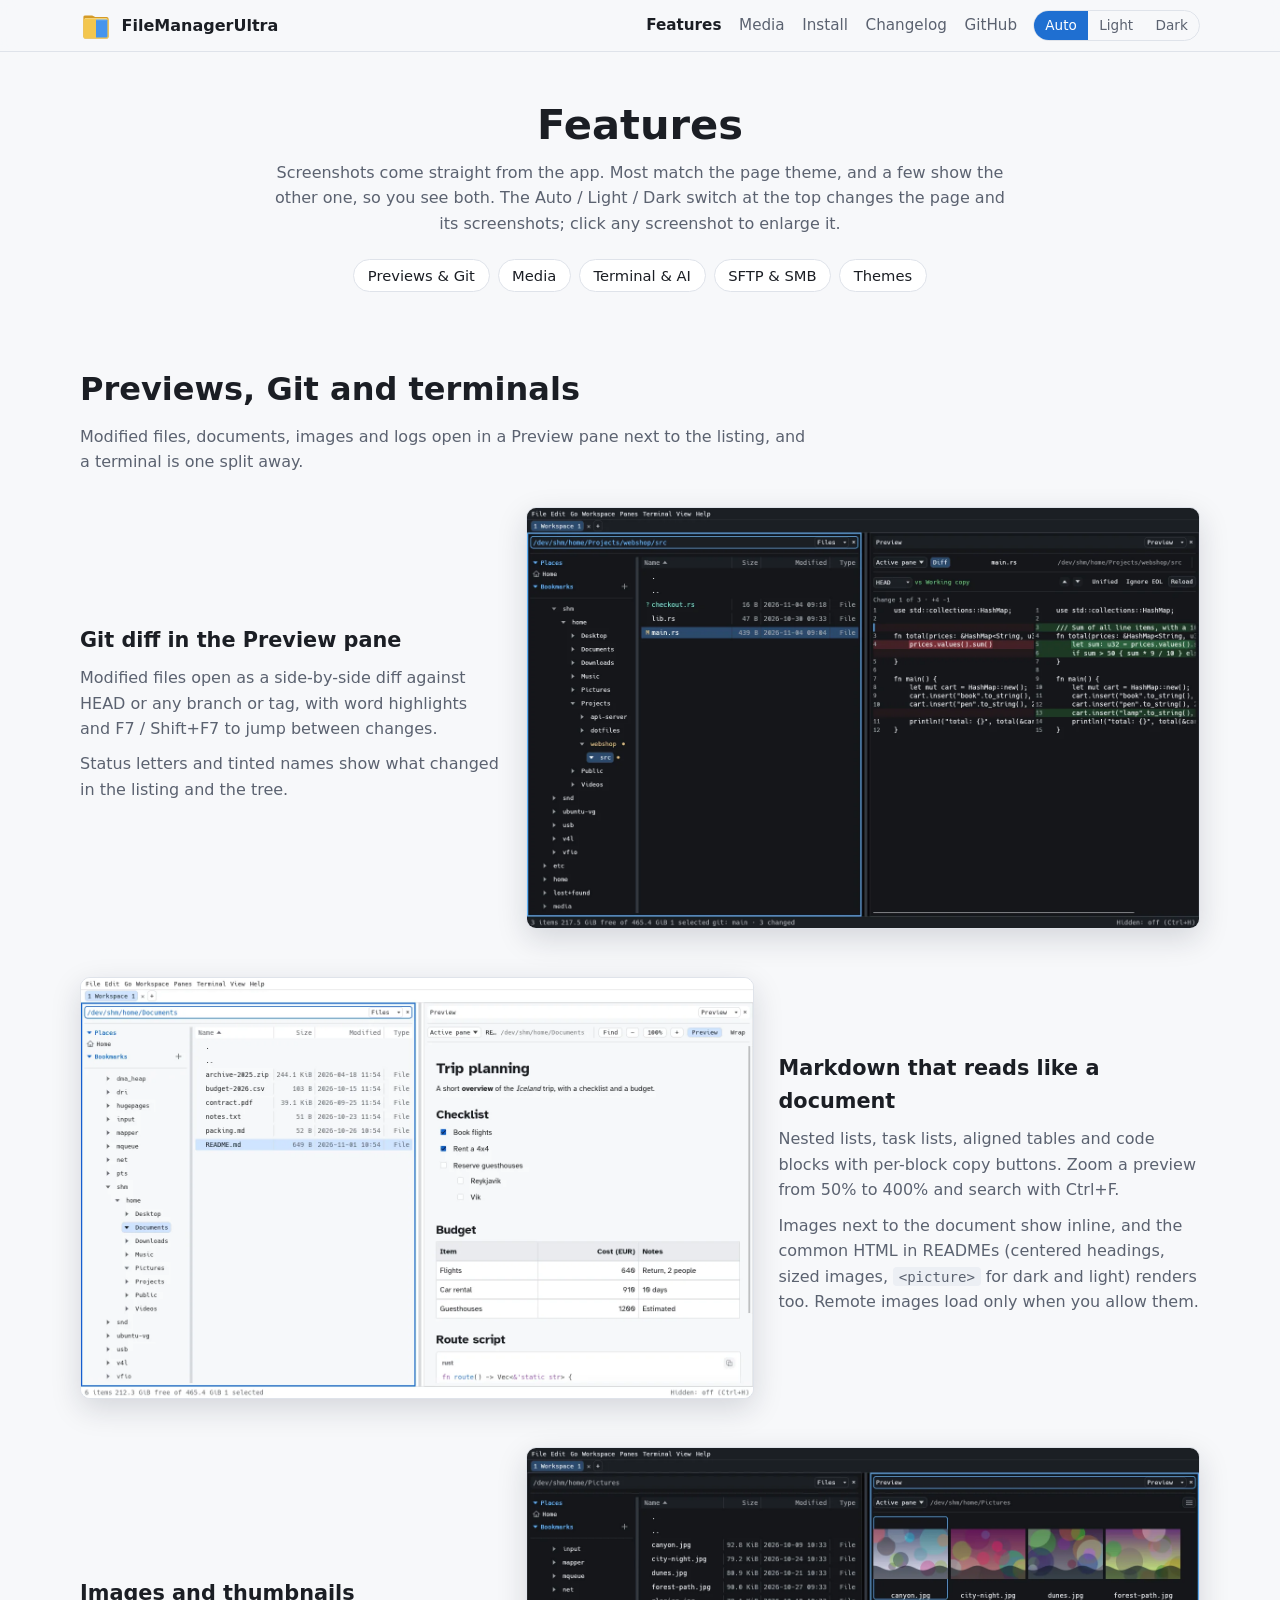
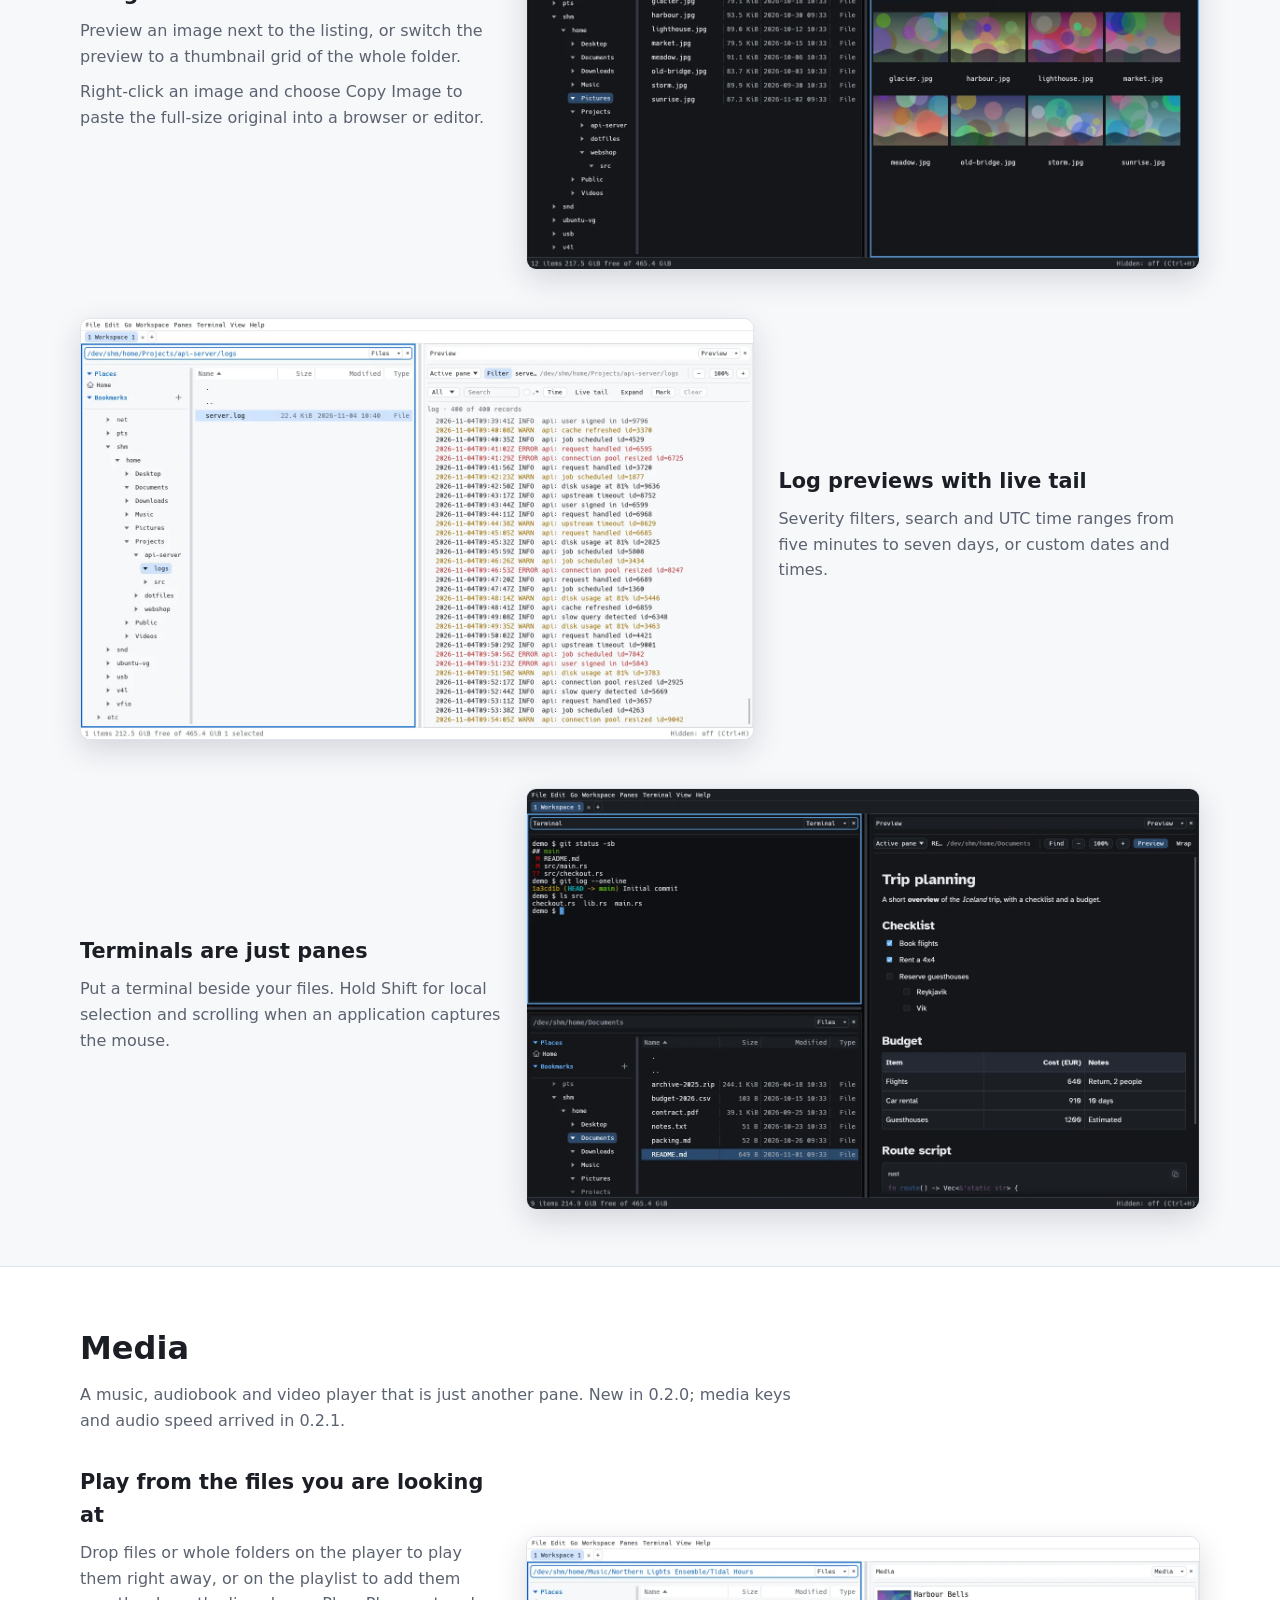
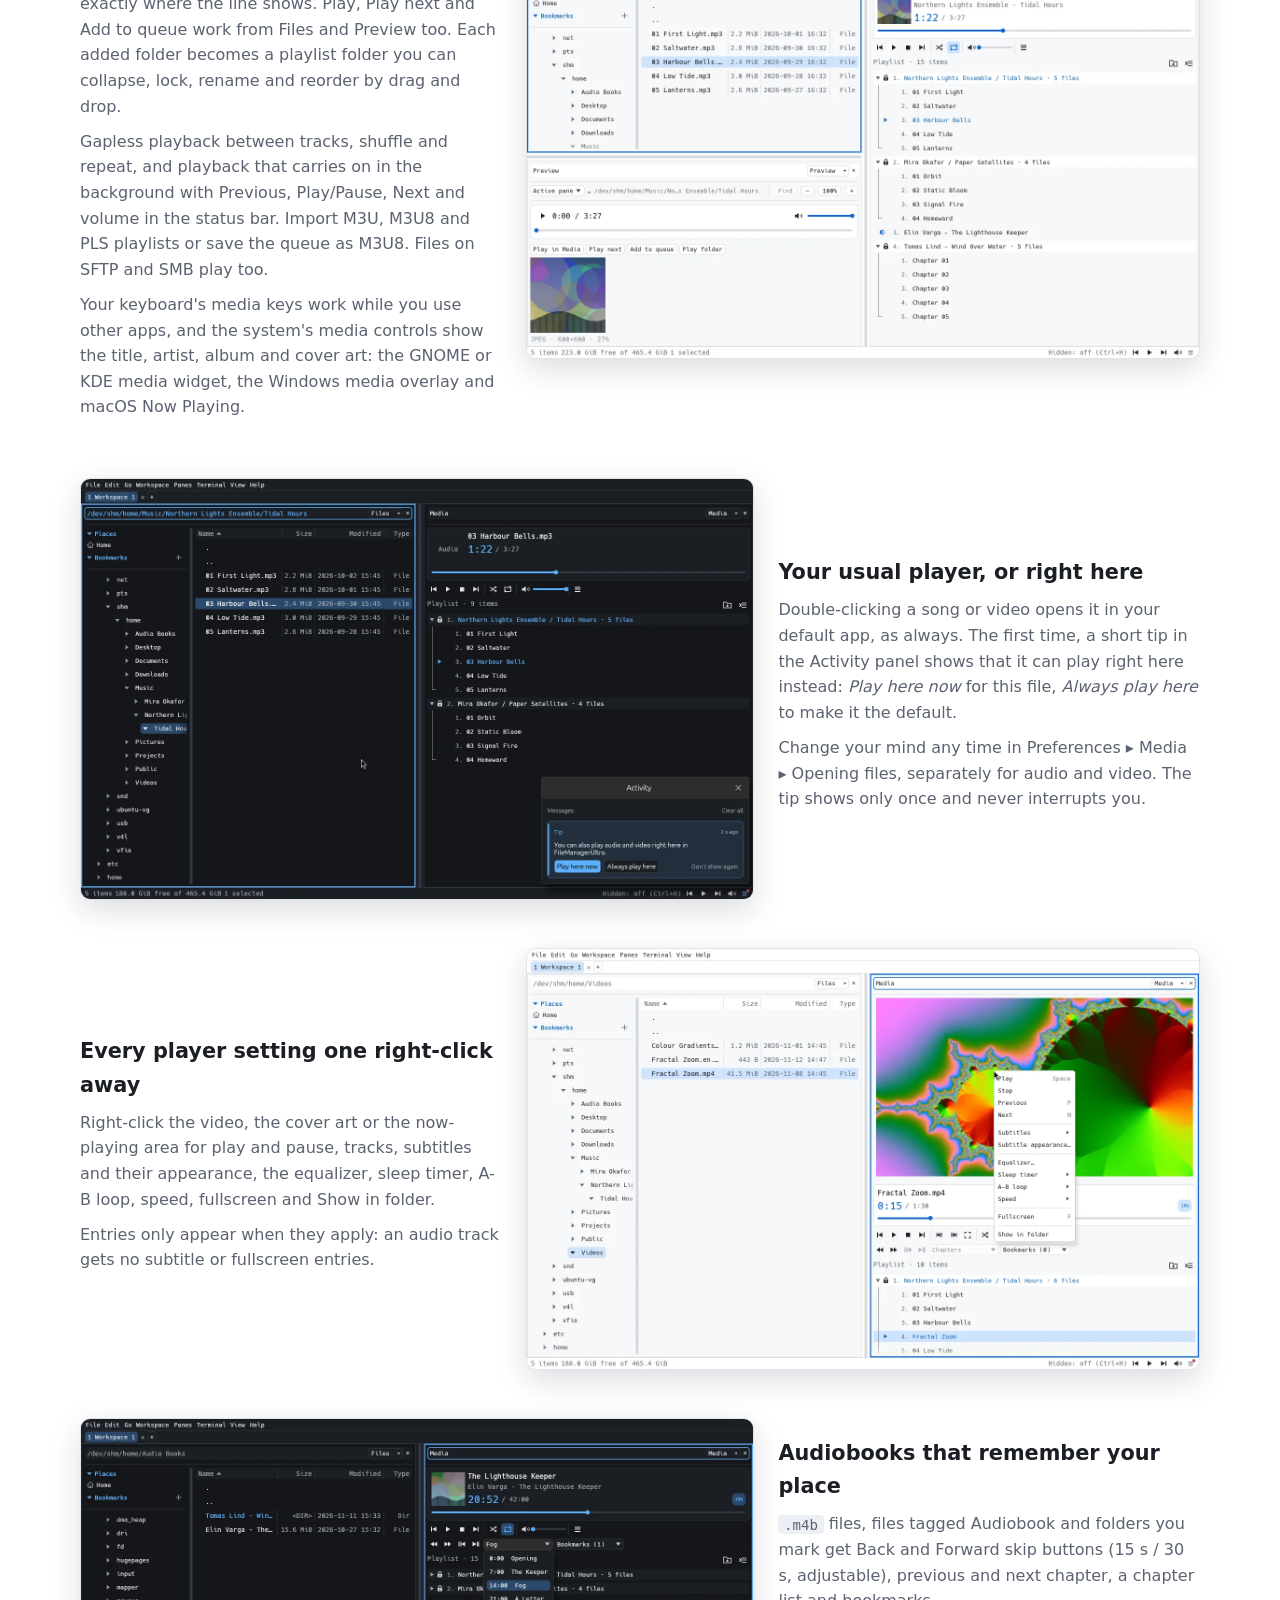
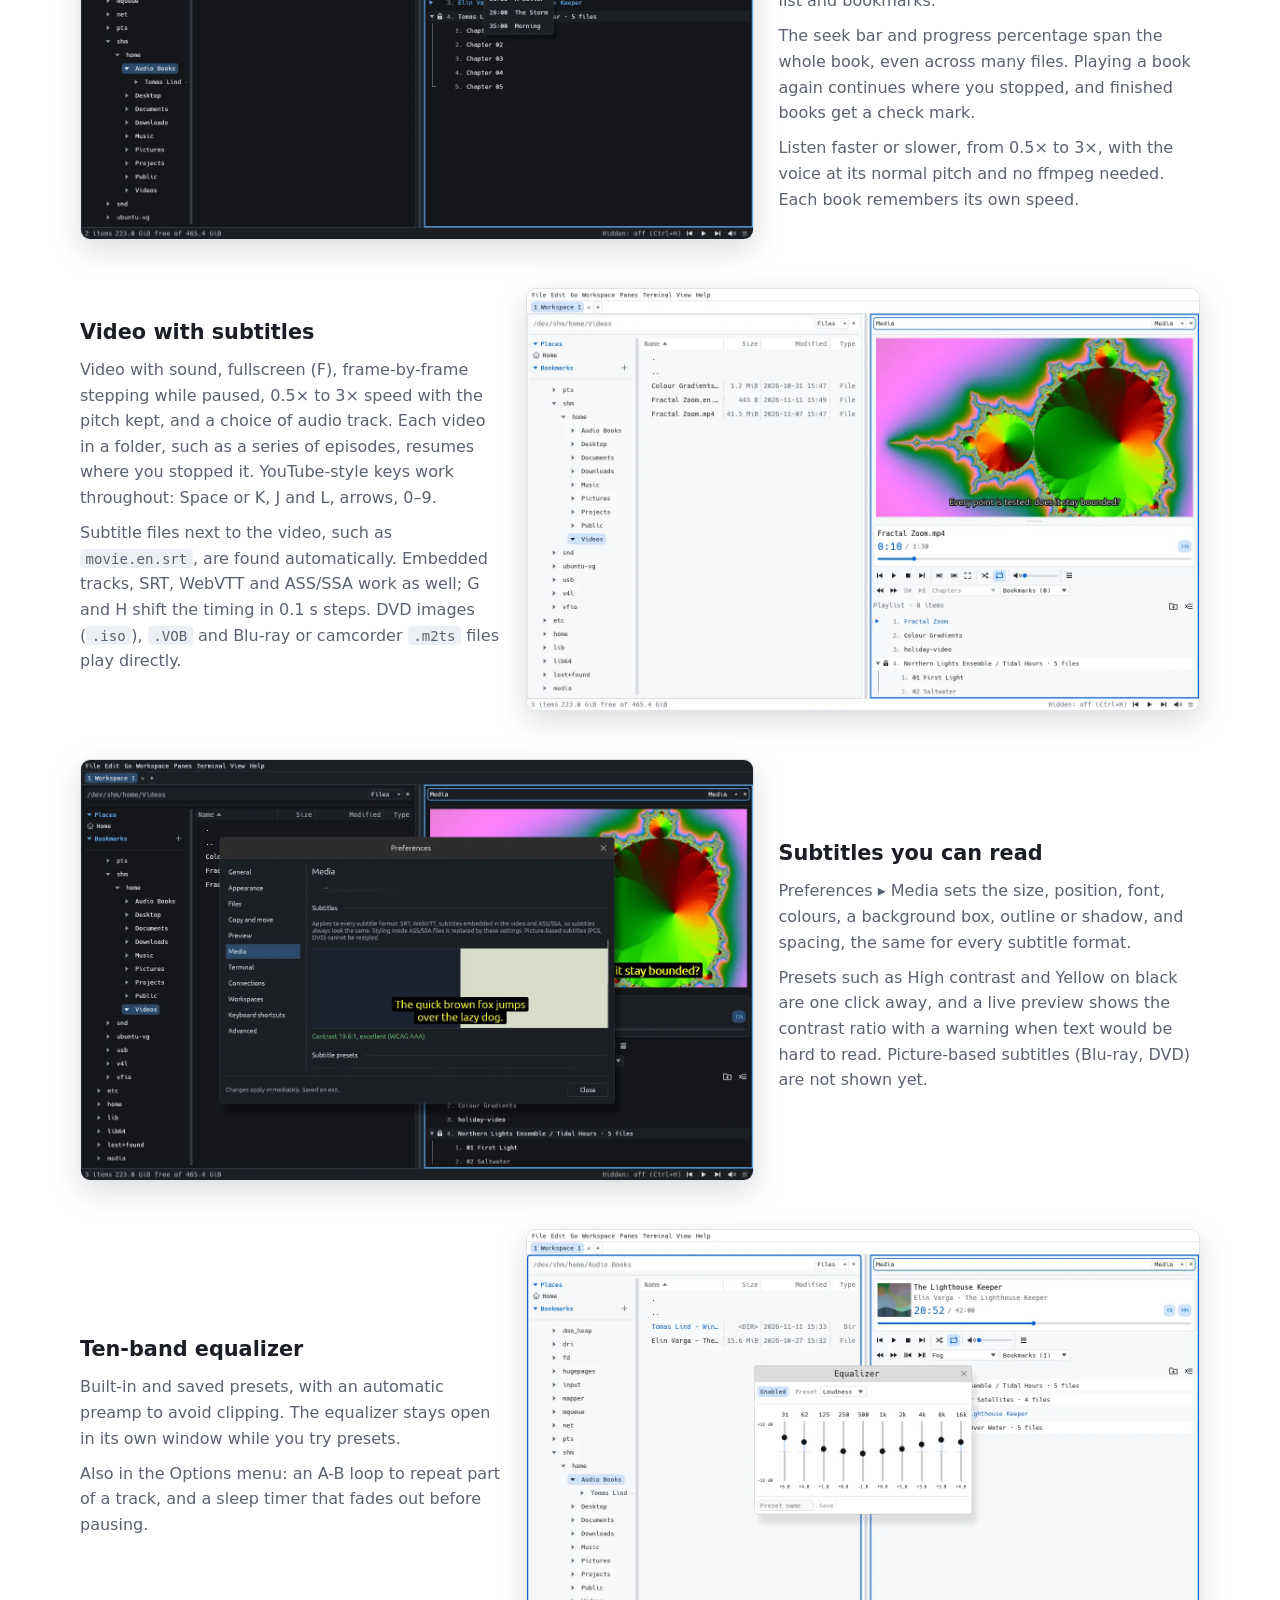
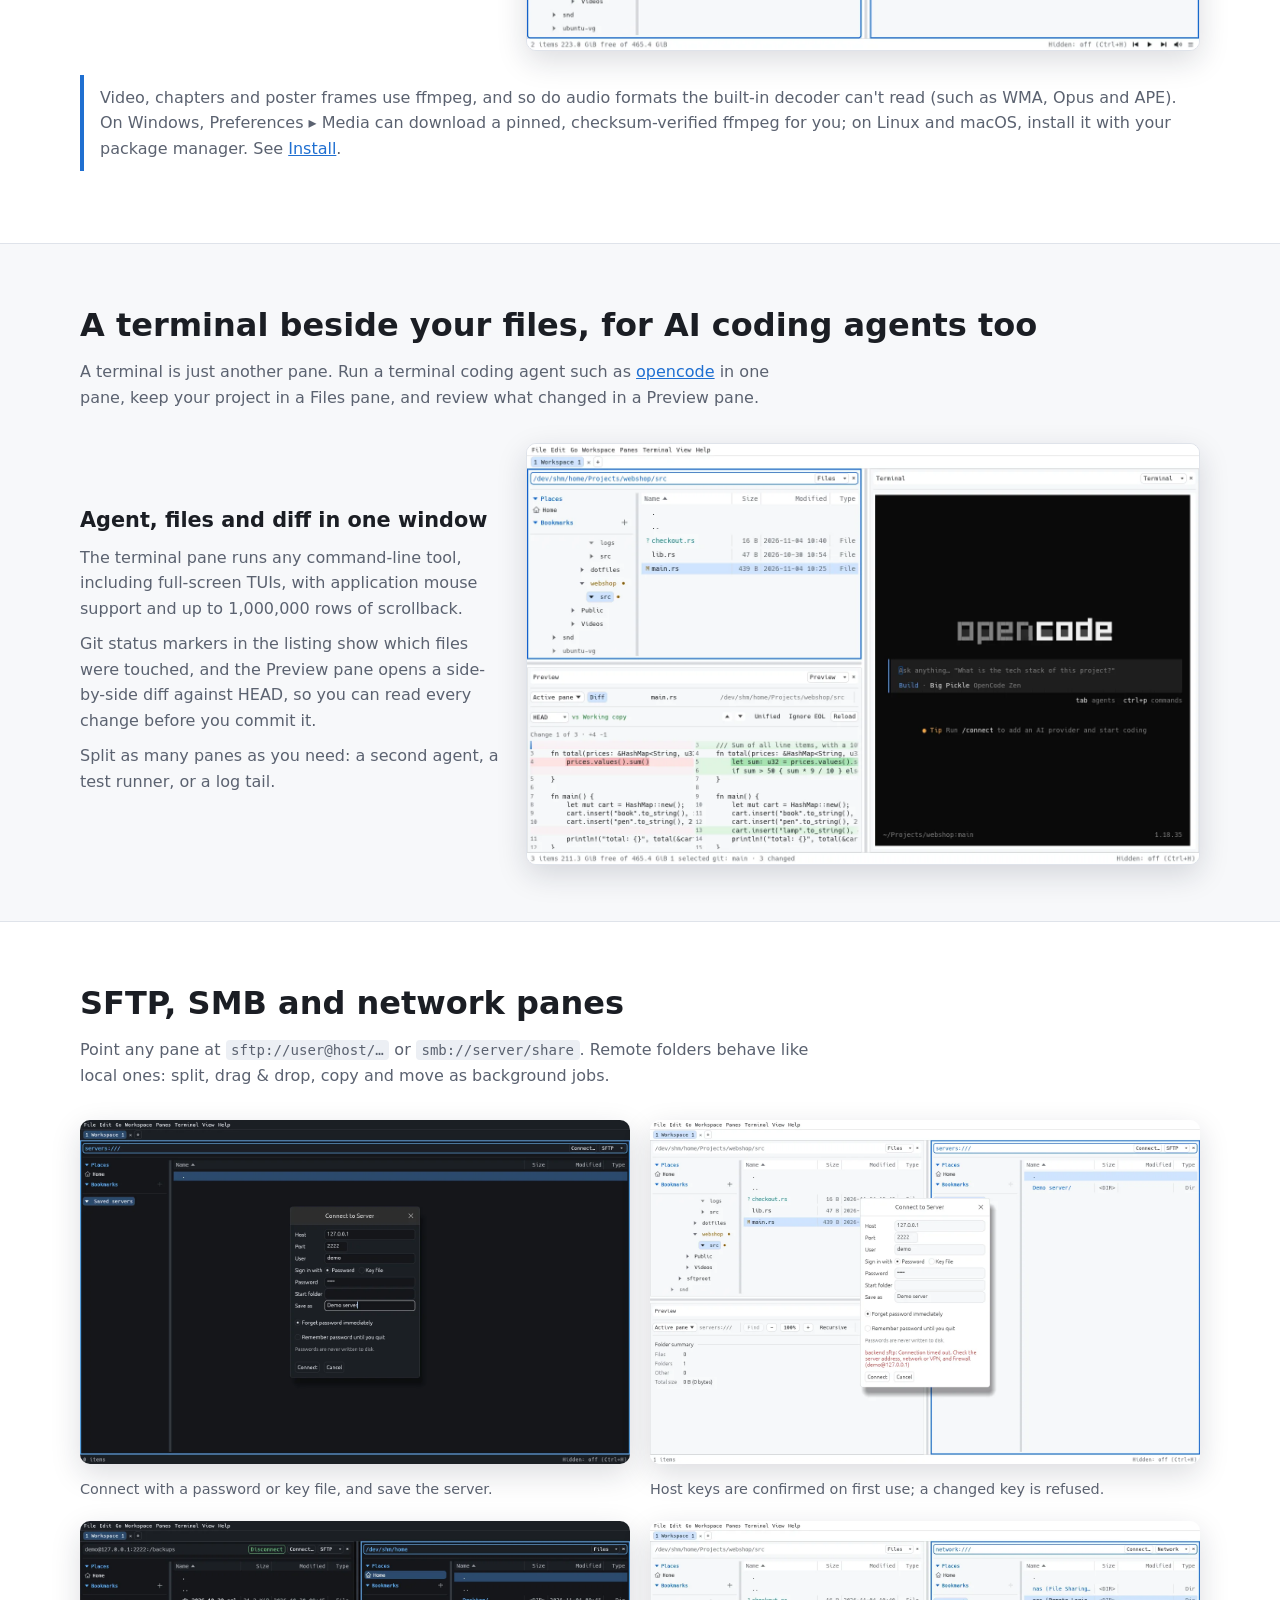
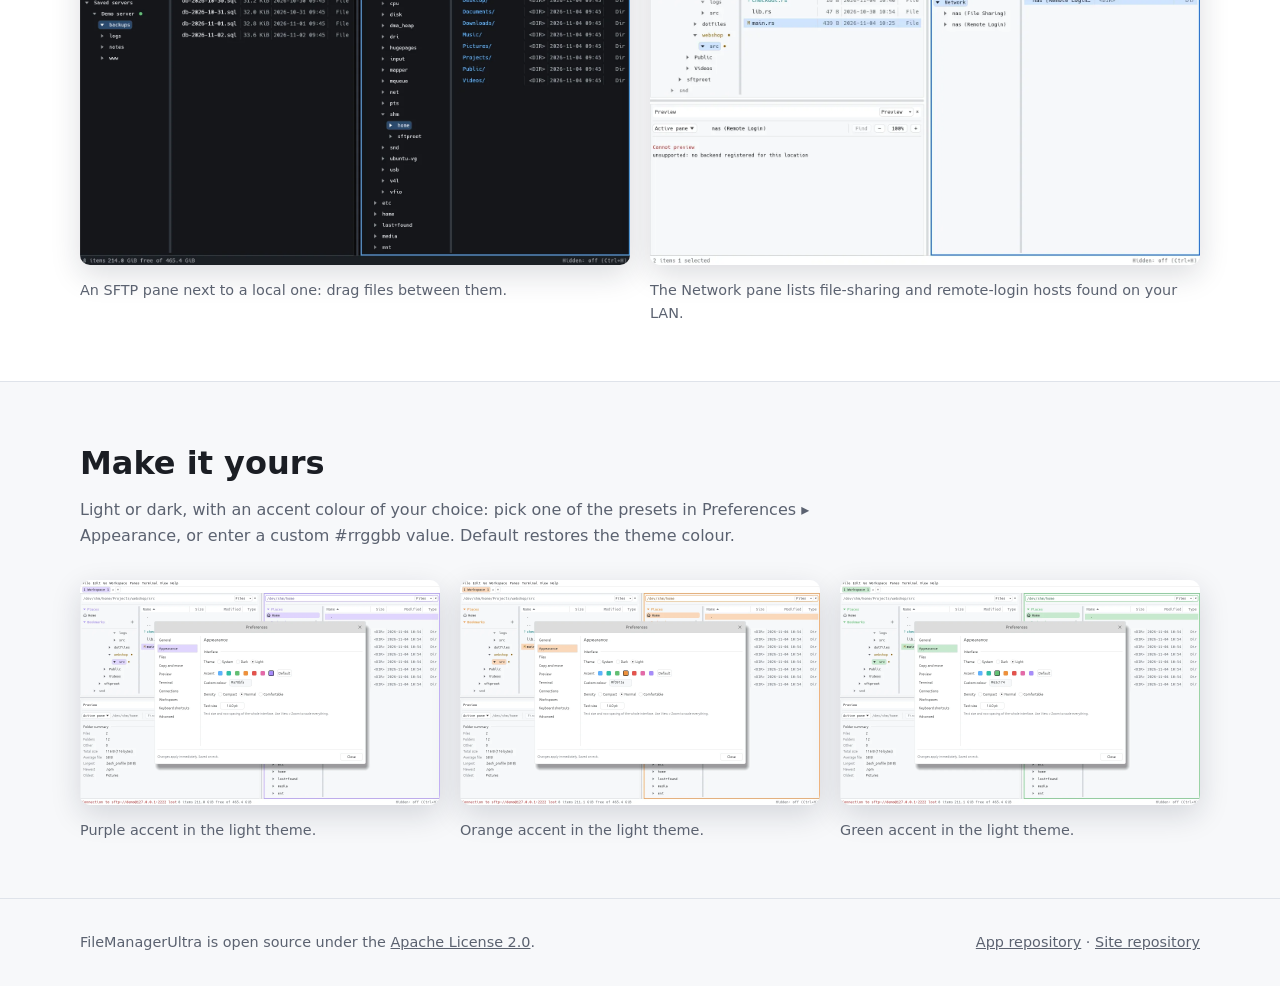
==== commit ac201238: "Site for release 0.2.1 - Latest release 0.2.1 on the install page and in AGENTS.md. - Media: media k" ====
--- a/features.html
+++ b/features.html
@@ -122,13 +122,14 @@
     <section id="media" class="alt">
       <div class="wrap">
         <h2>Media</h2>
-        <p class="sub">A music, audiobook and video player that is just another pane. New in 0.2.0.</p>
+        <p class="sub">A music, audiobook and video player that is just another pane. New in 0.2.0; media keys and audio speed arrived in 0.2.1.</p>
         <div class="showcase">
           <div class="feature">
             <div class="text">
               <h3>Play from the files you are looking at</h3>
               <p>Drop files or whole folders on the player to play them right away, or on the playlist to add them exactly where the line shows. Play, Play next and Add to queue work from Files and Preview too. Each added folder becomes a playlist folder you can collapse, lock, rename and reorder by drag and drop.</p>
               <p>Gapless playback between tracks, shuffle and repeat, and playback that carries on in the background with Previous, Play/Pause, Next and volume in the status bar. Import M3U, M3U8 and PLS playlists or save the queue as M3U8. Files on SFTP and SMB play too.</p>
+              <p>Your keyboard's media keys work while you use other apps, and the system's media controls show the title, artist, album and cover art: the GNOME or KDE media widget, the Windows media overlay and macOS Now Playing.</p>
             </div>
             <figure class="shot">
               <picture>
@@ -168,6 +169,7 @@
               <h3>Audiobooks that remember your place</h3>
               <p><code>.m4b</code> files, files tagged Audiobook and folders you mark get Back and Forward skip buttons (15 s / 30 s, adjustable), previous and next chapter, a chapter list and bookmarks.</p>
               <p>The seek bar and progress percentage span the whole book, even across many files. Playing a book again continues where you stopped, and finished books get a check mark.</p>
+              <p>Listen faster or slower, from 0.5× to 3×, with the voice at its normal pitch and no ffmpeg needed. Each book remembers its own speed.</p>
             </div>
             <figure class="shot">
               <picture>
@@ -179,7 +181,7 @@
           <div class="feature">
             <div class="text">
               <h3>Video with subtitles</h3>
-              <p>Video with sound, fullscreen (F), frame-by-frame stepping while paused, 0.5× to 3× speed with the pitch kept, and a choice of audio track. YouTube-style keys work throughout: Space or K, J and L, arrows, 0–9.</p>
+              <p>Video with sound, fullscreen (F), frame-by-frame stepping while paused, 0.5× to 3× speed with the pitch kept, and a choice of audio track. Each video in a folder, such as a series of episodes, resumes where you stopped it. YouTube-style keys work throughout: Space or K, J and L, arrows, 0–9.</p>
               <p>Subtitle files next to the video, such as <code>movie.en.srt</code>, are found automatically. Embedded tracks, SRT, WebVTT and ASS/SSA work as well; G and H shift the timing in 0.1 s steps. DVD images (<code>.iso</code>), <code>.VOB</code> and Blu-ray or camcorder <code>.m2ts</code> files play directly.</p>
             </div>
             <figure class="shot">
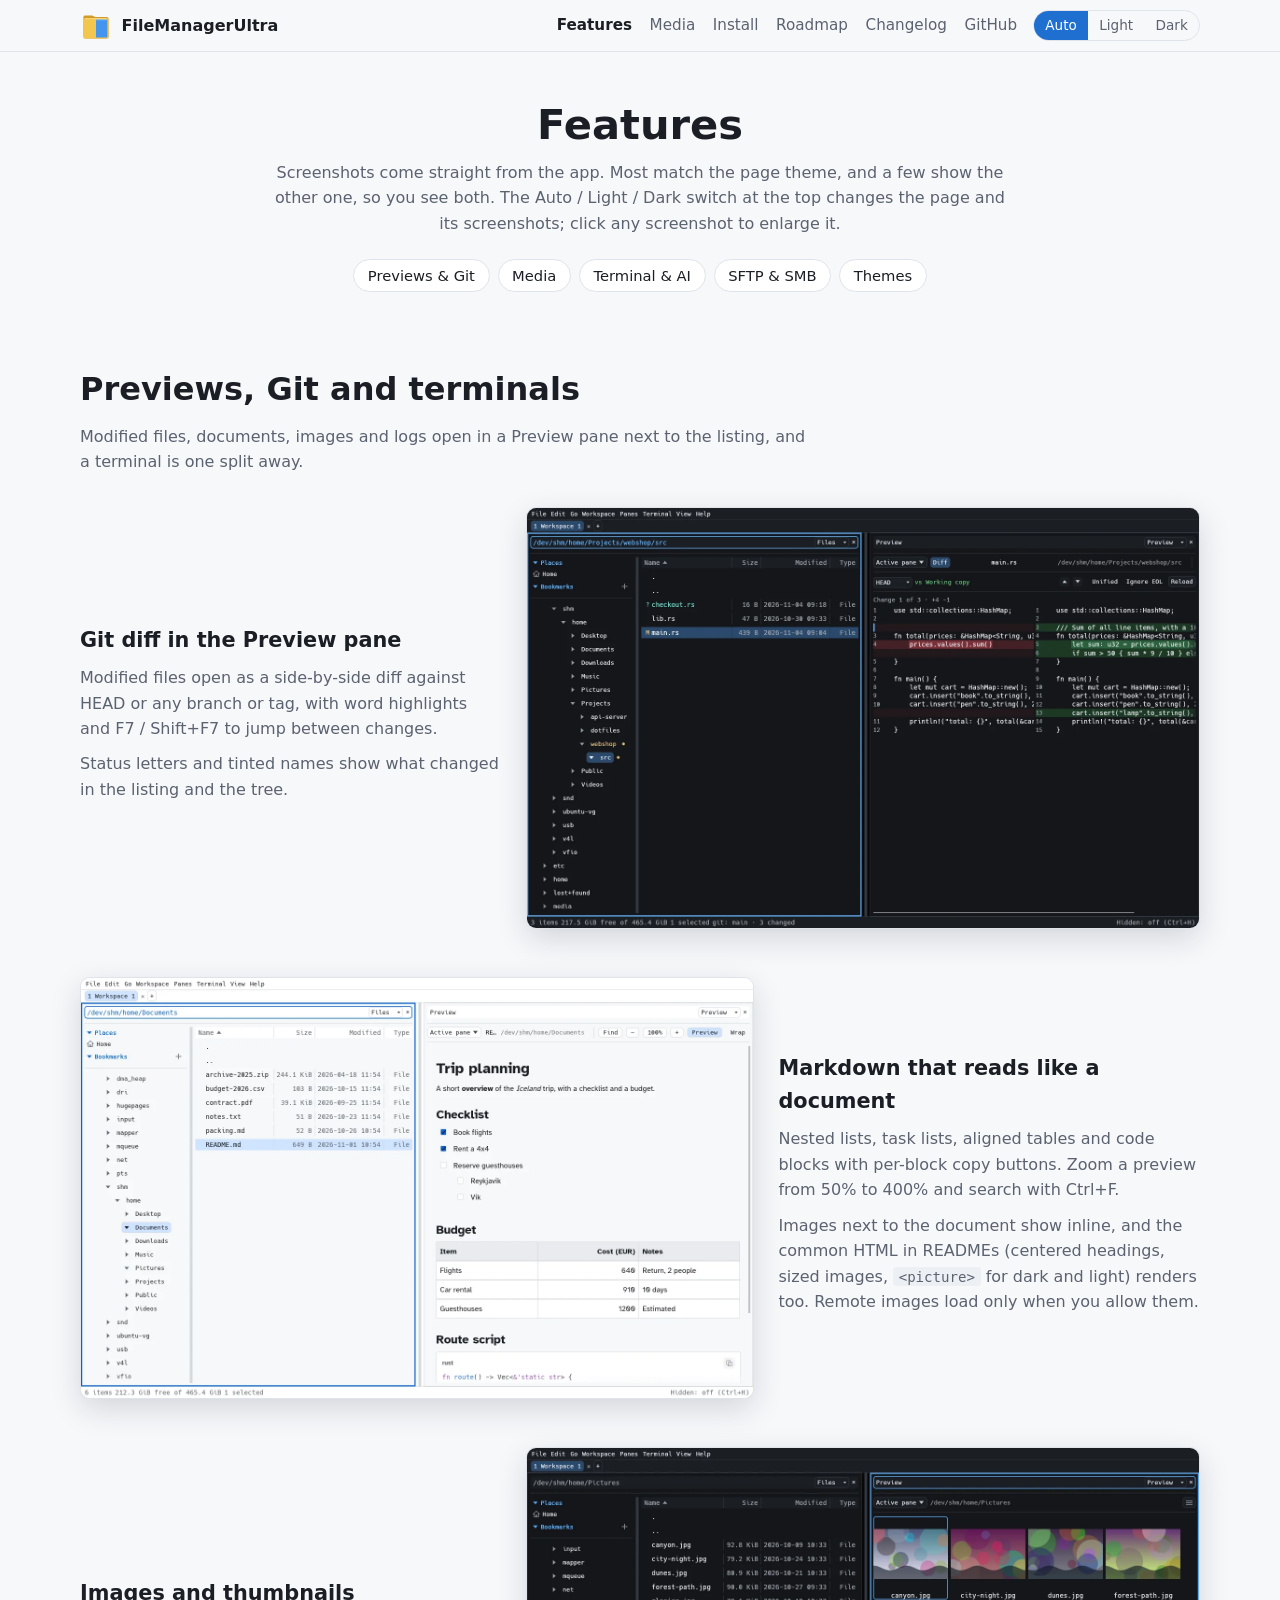
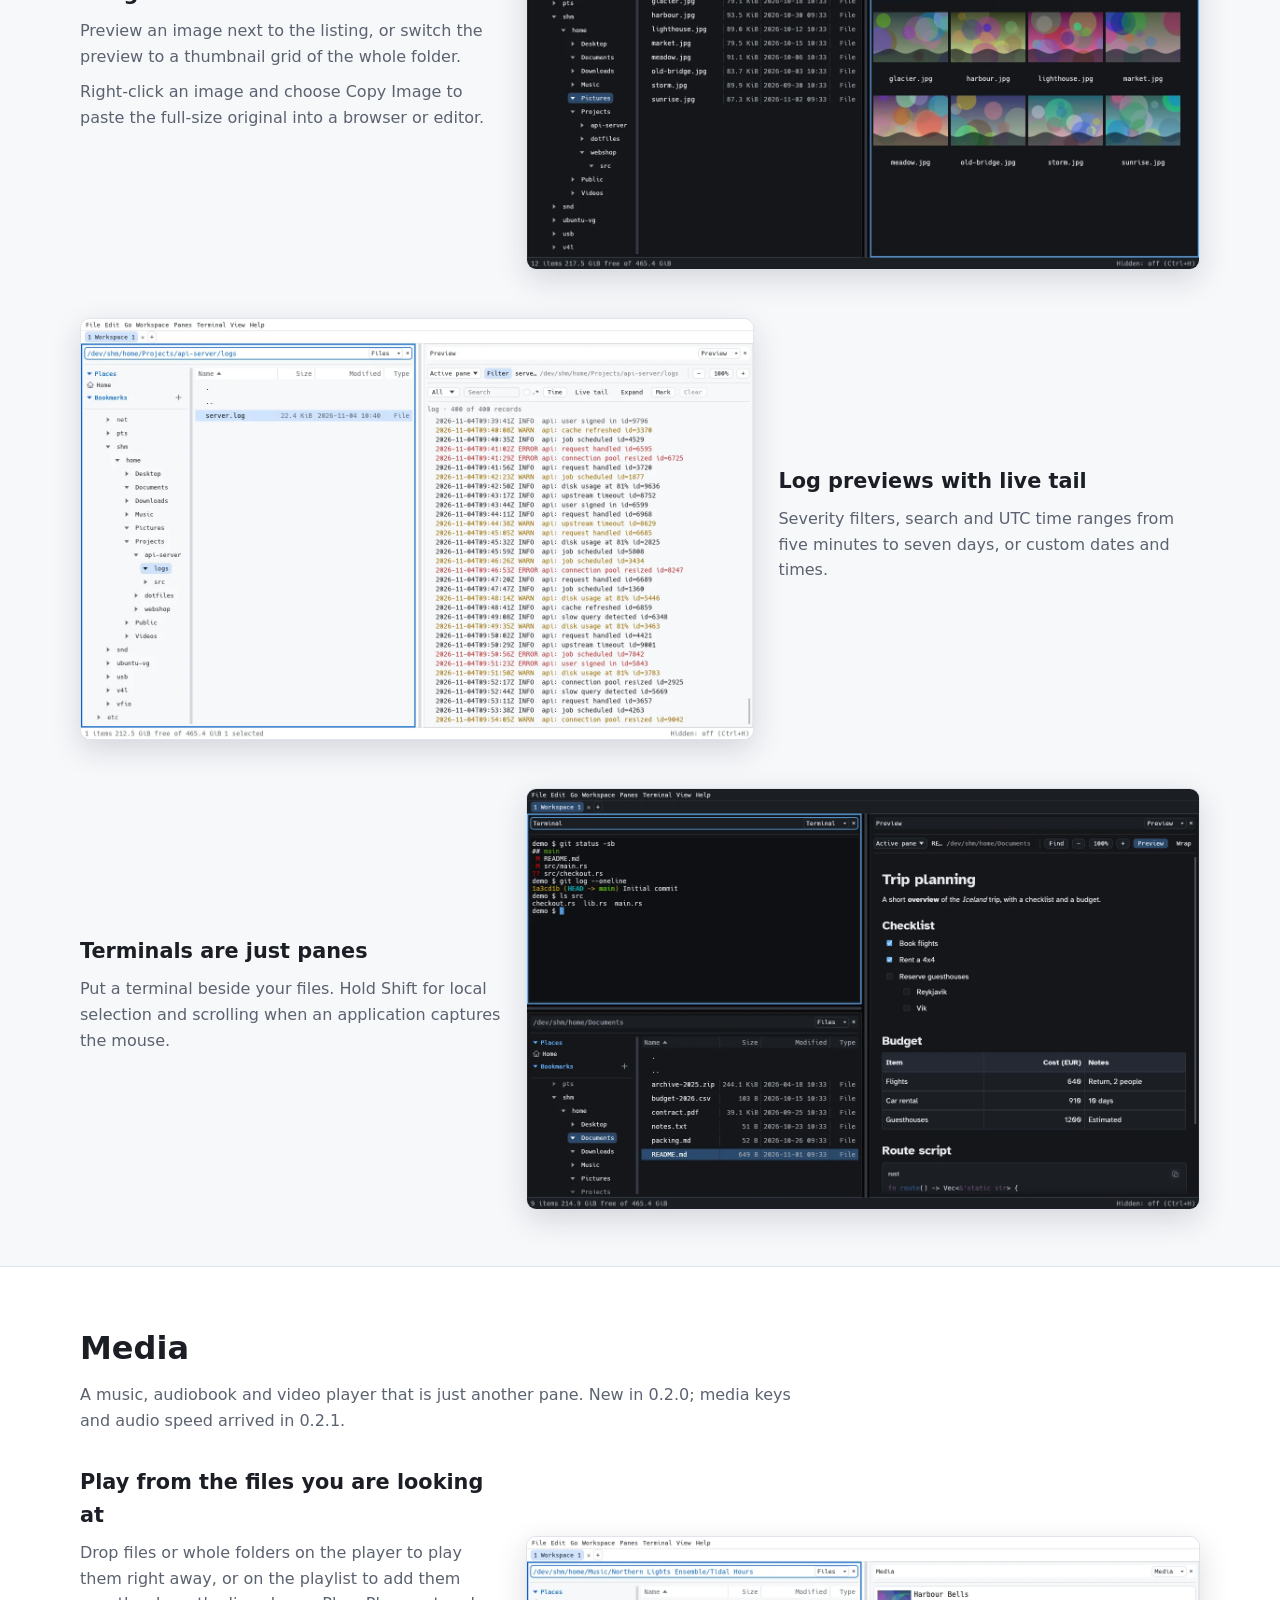
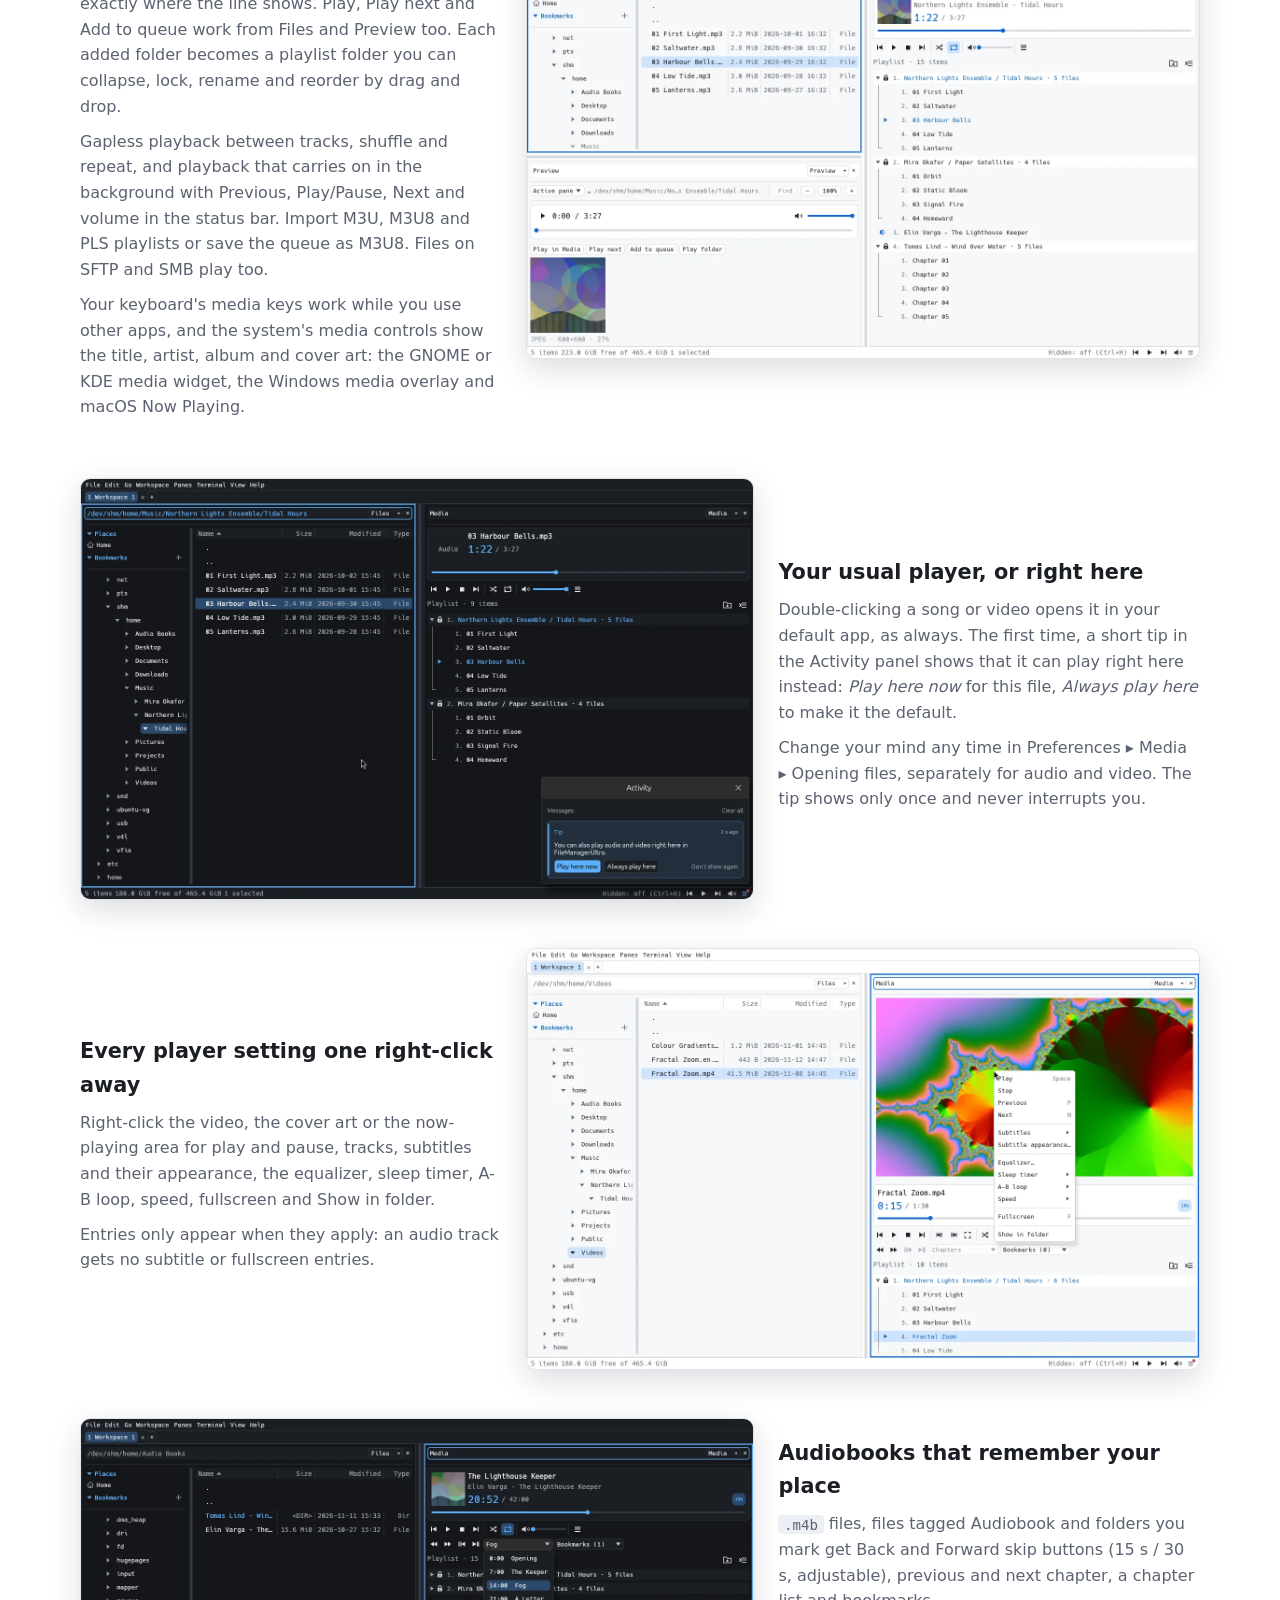
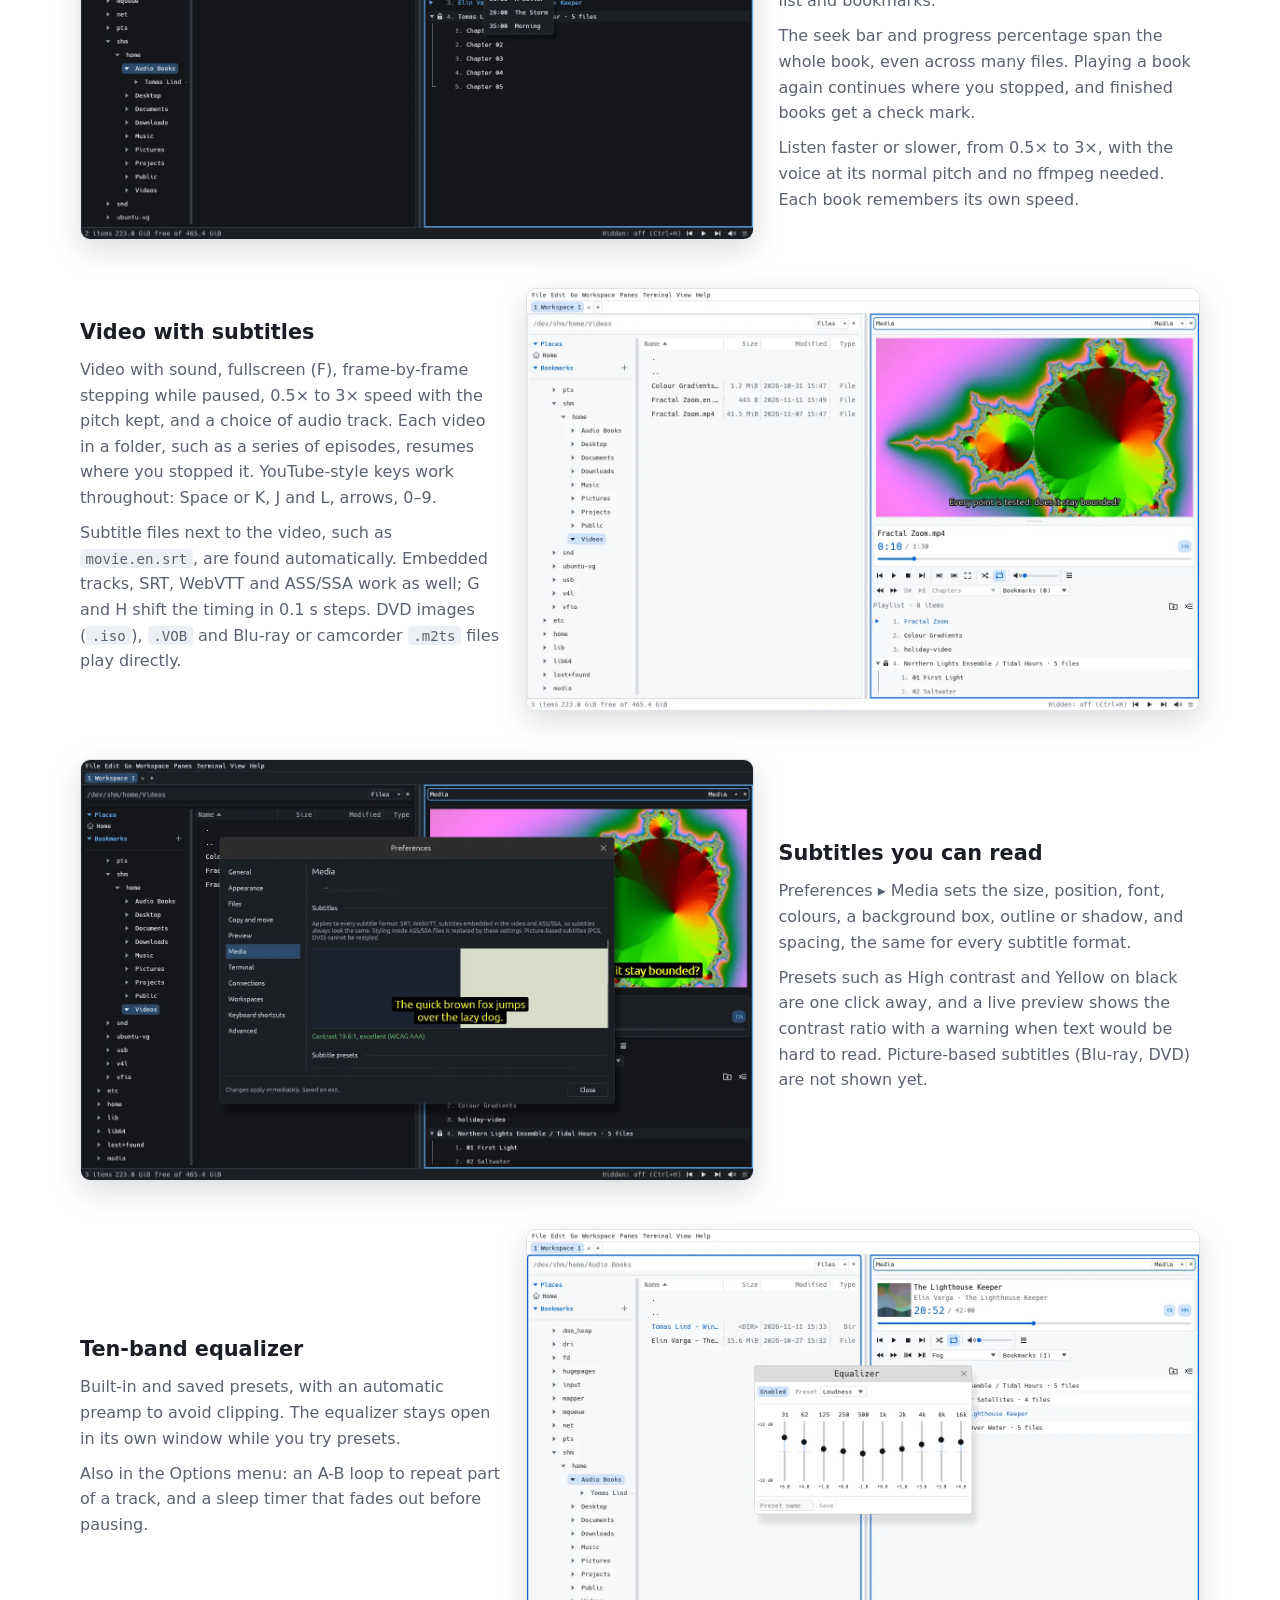
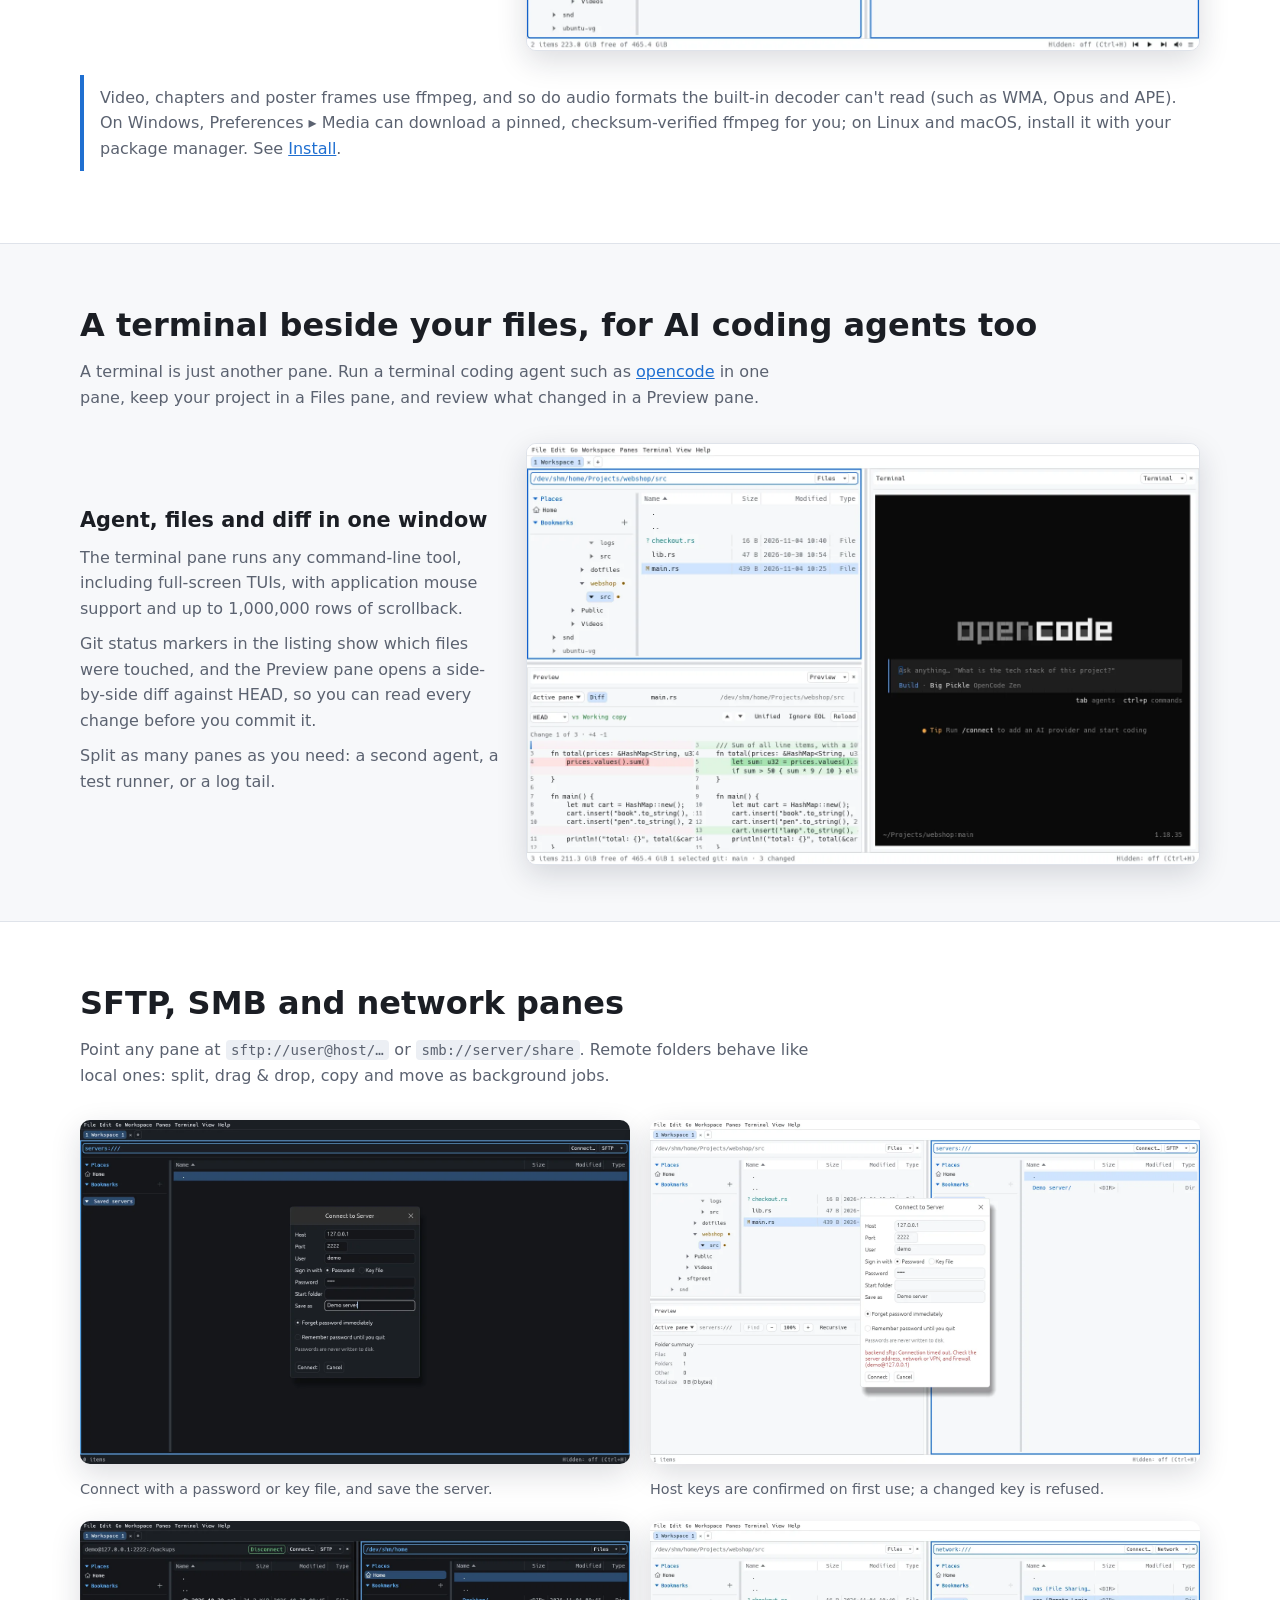
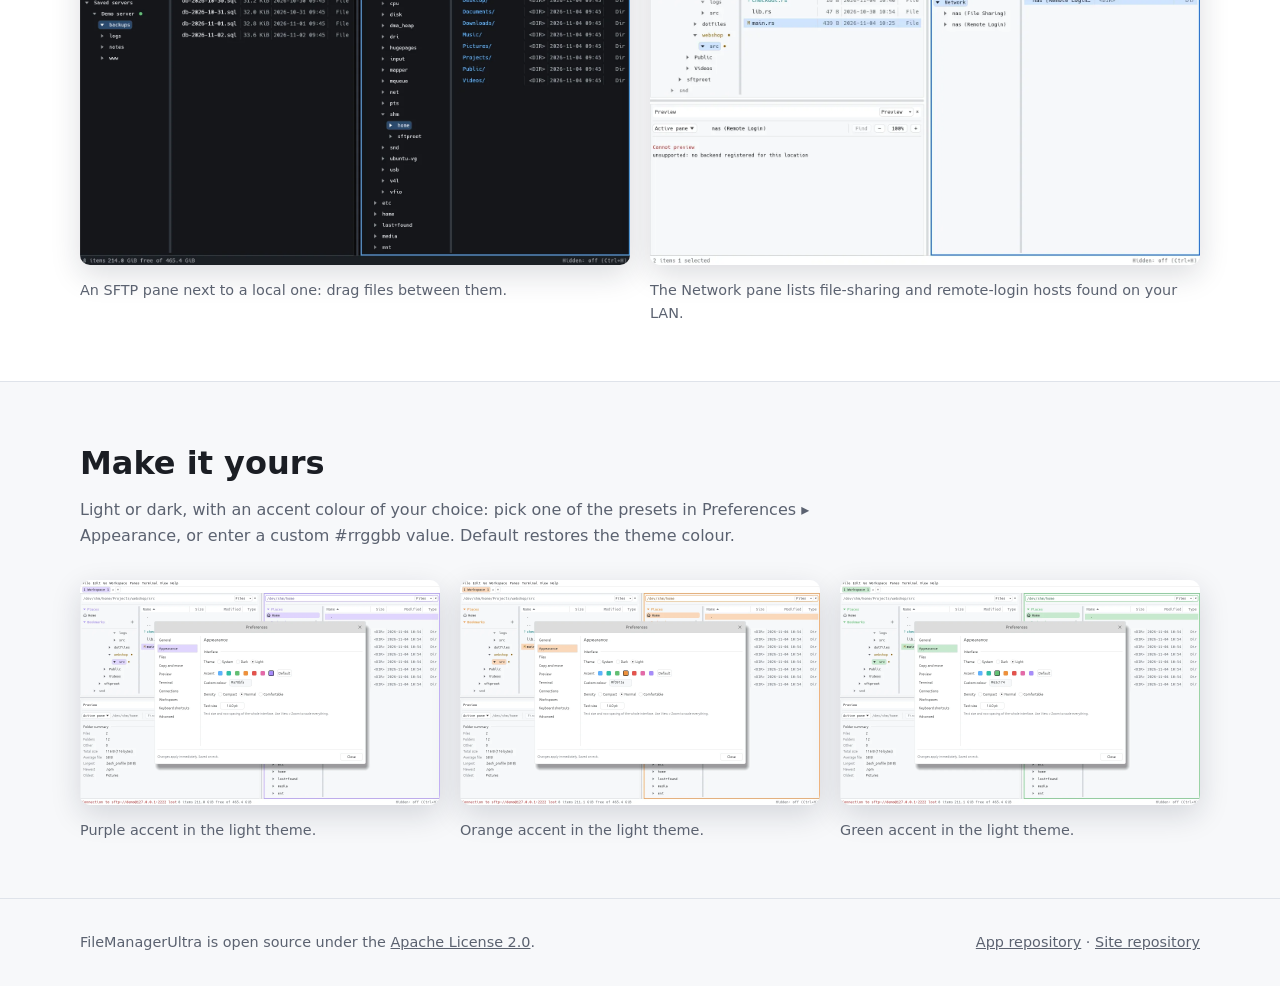
==== commit 071ec9a3: "Add a Roadmap page New roadmap.html with what is ready for the next release, current work, and what " ====
--- a/features.html
+++ b/features.html
@@ -21,6 +21,7 @@
         <a href="features.html" aria-current="page">Features</a>
         <a href="features.html#media">Media</a>
         <a href="install.html">Install</a>
+        <a href="roadmap.html">Roadmap</a>
         <a href="https://github.com/FileManagerUltra/FileManagerUltra/blob/main/CHANGELOG.md">Changelog</a>
         <a href="https://github.com/FileManagerUltra/FileManagerUltra">GitHub</a>
       </nav>
--- a/assets/style.css
+++ b/assets/style.css
@@ -215,3 +215,6 @@
 /* Sponsor button (landing page) */
 .btn.sponsor { display: inline-flex; align-items: center; gap: .45rem; }
 .btn.sponsor .heart { color: var(--sponsor); flex: none; }
+
+/* Roadmap page: last-updated line under the page heading */
+.page-head .updated { margin: -.8rem 0 1.4rem; color: var(--muted); font-size: .9rem; }
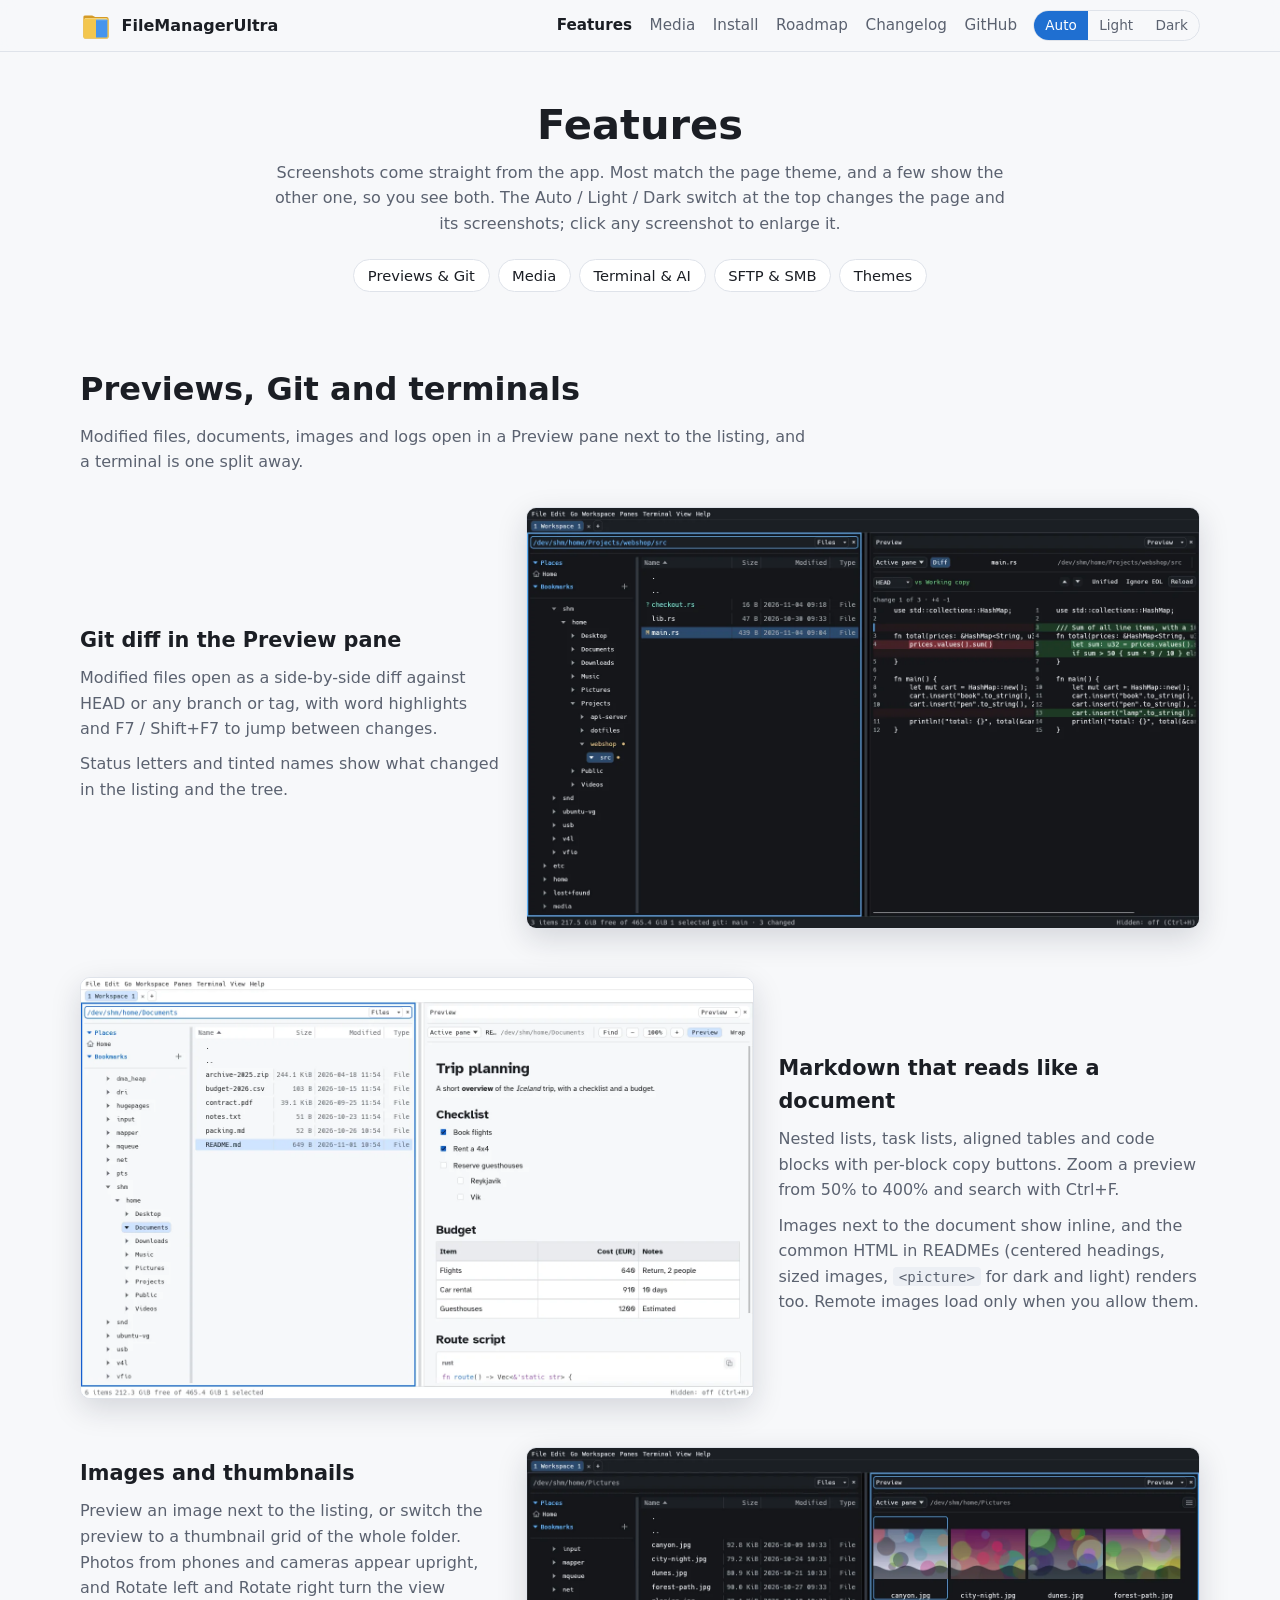
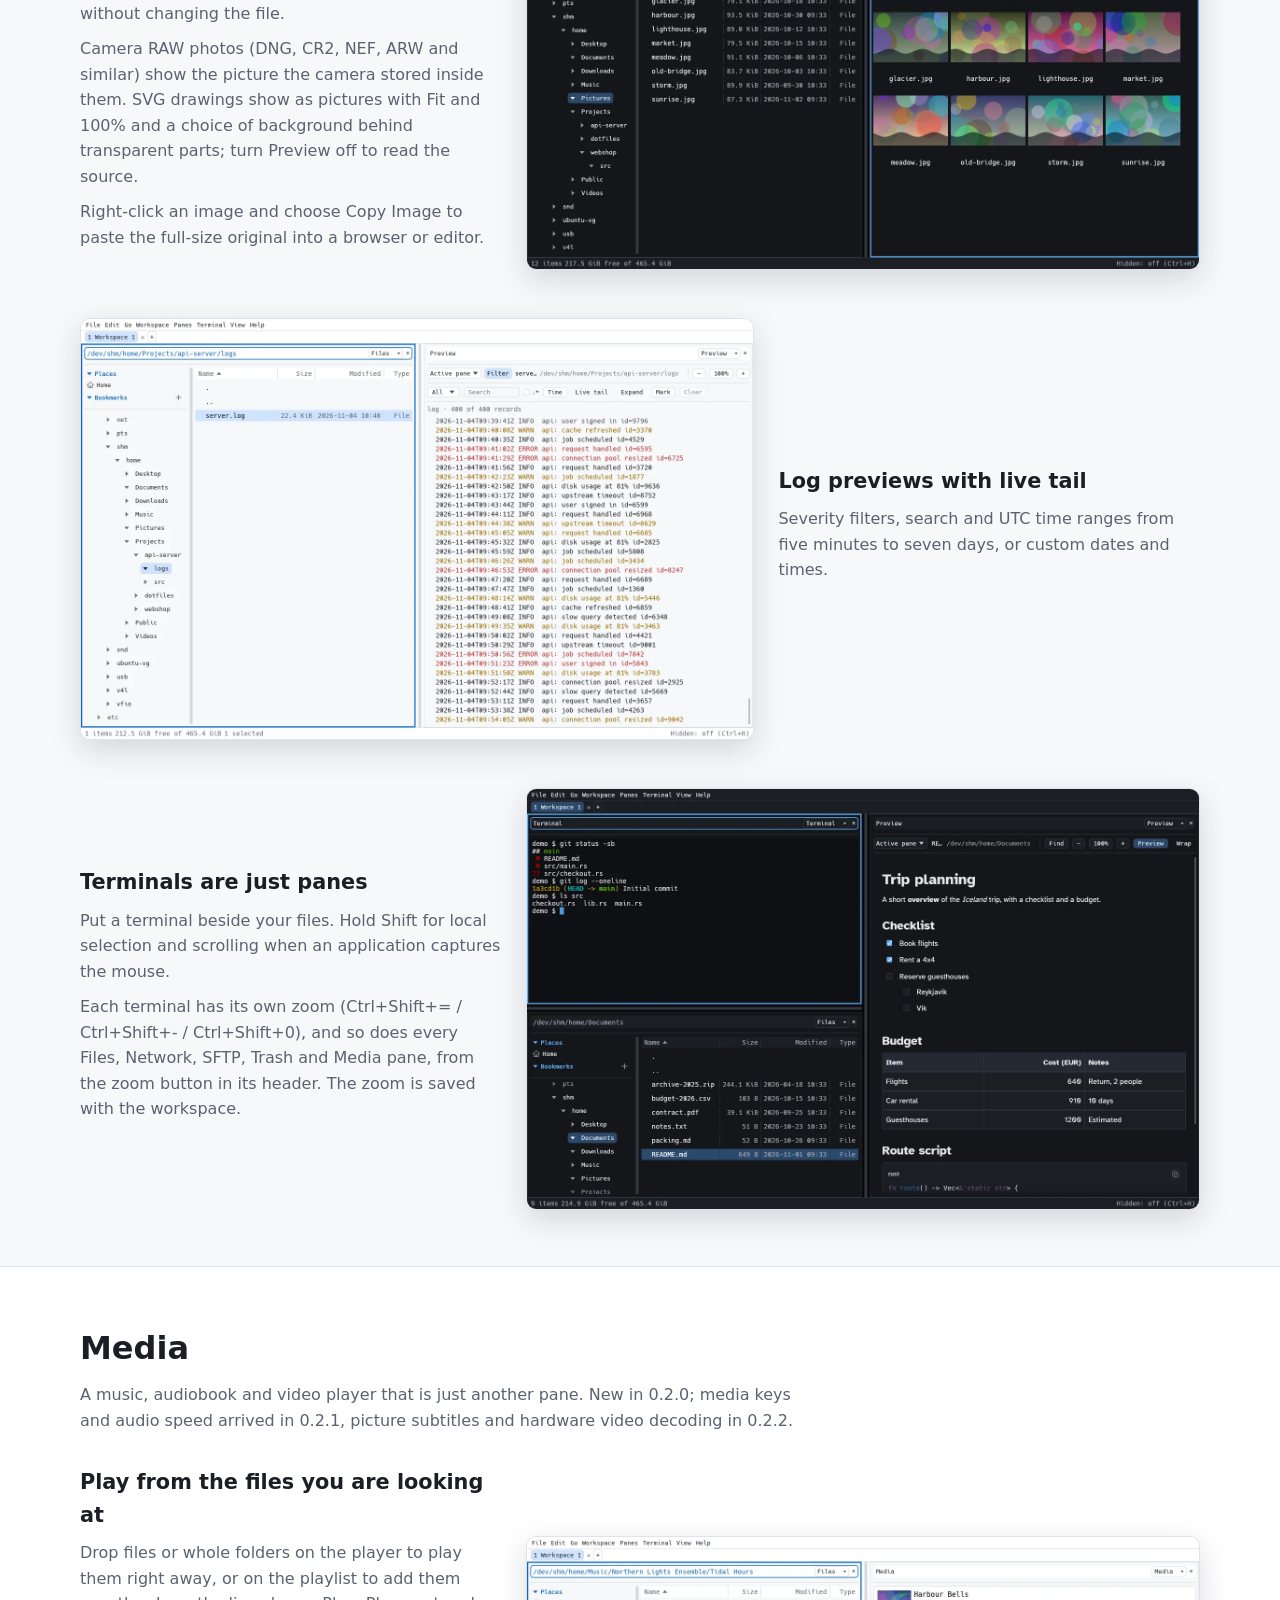
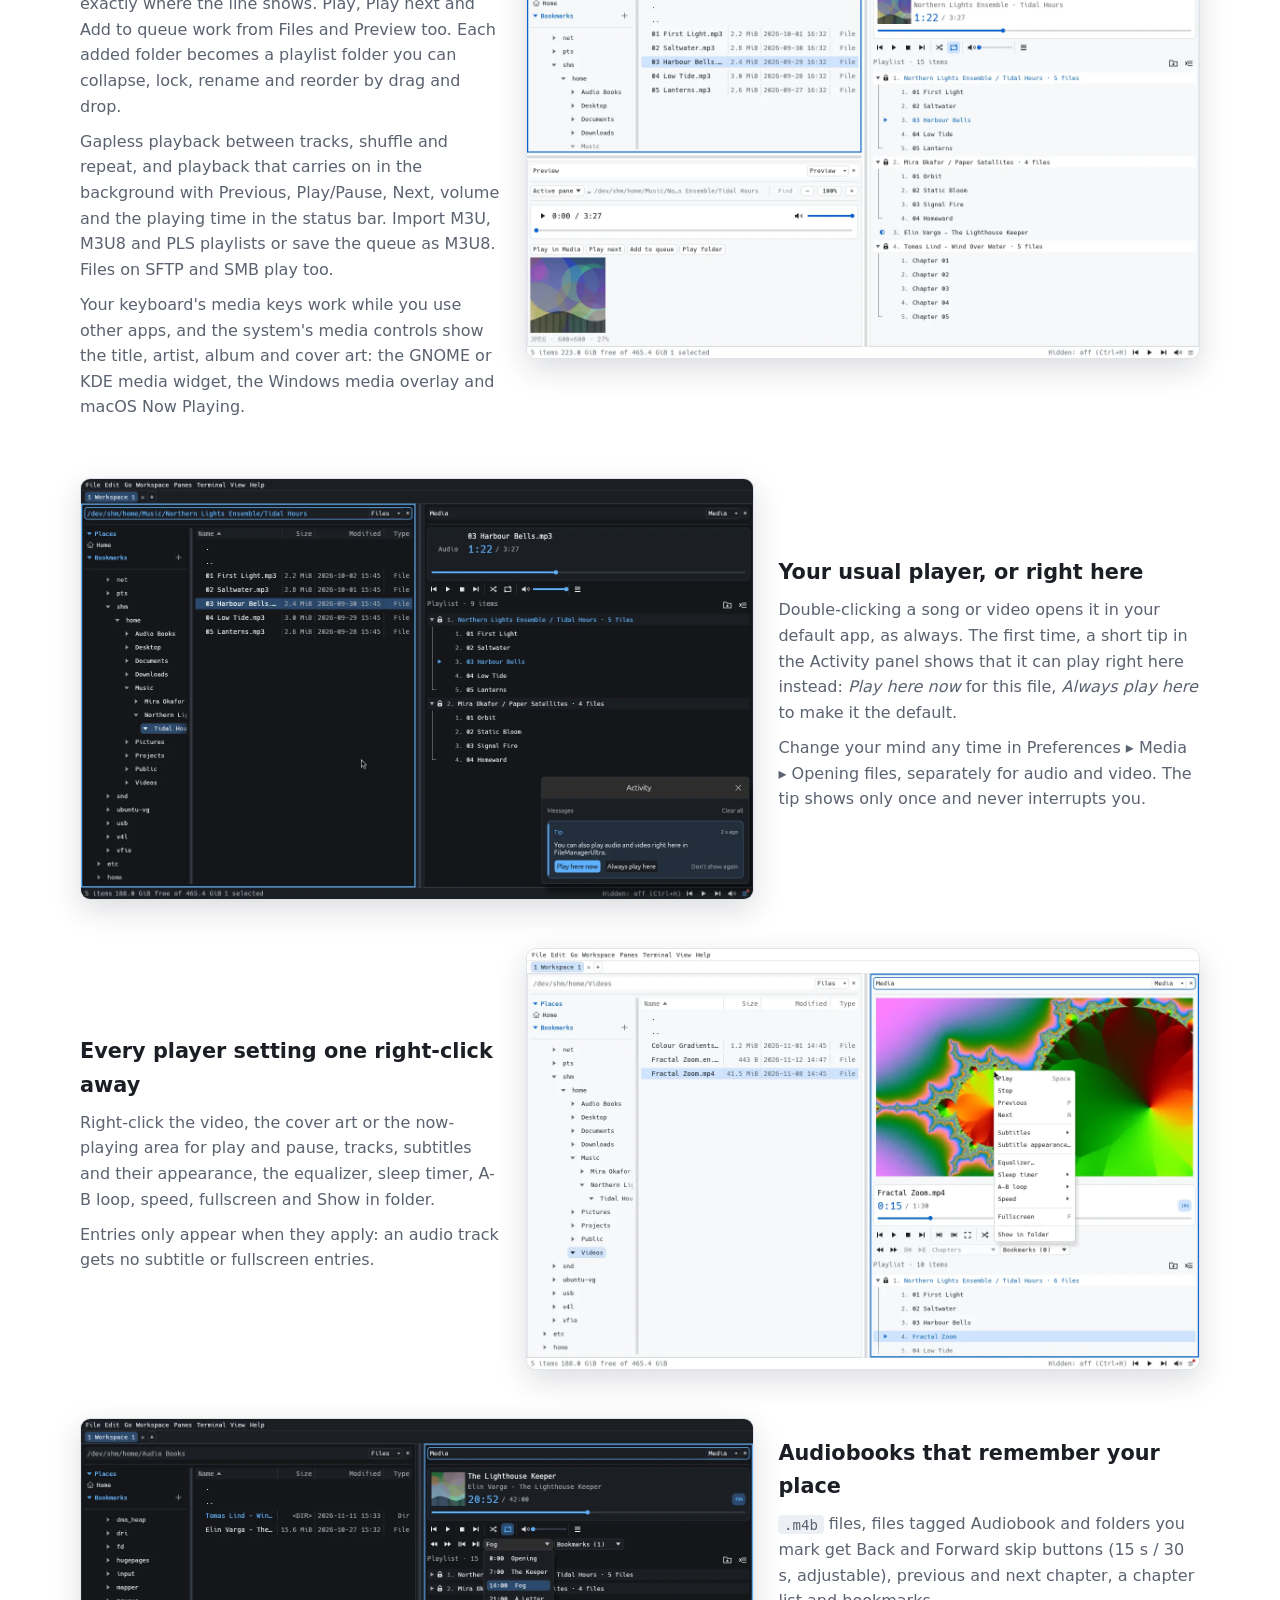
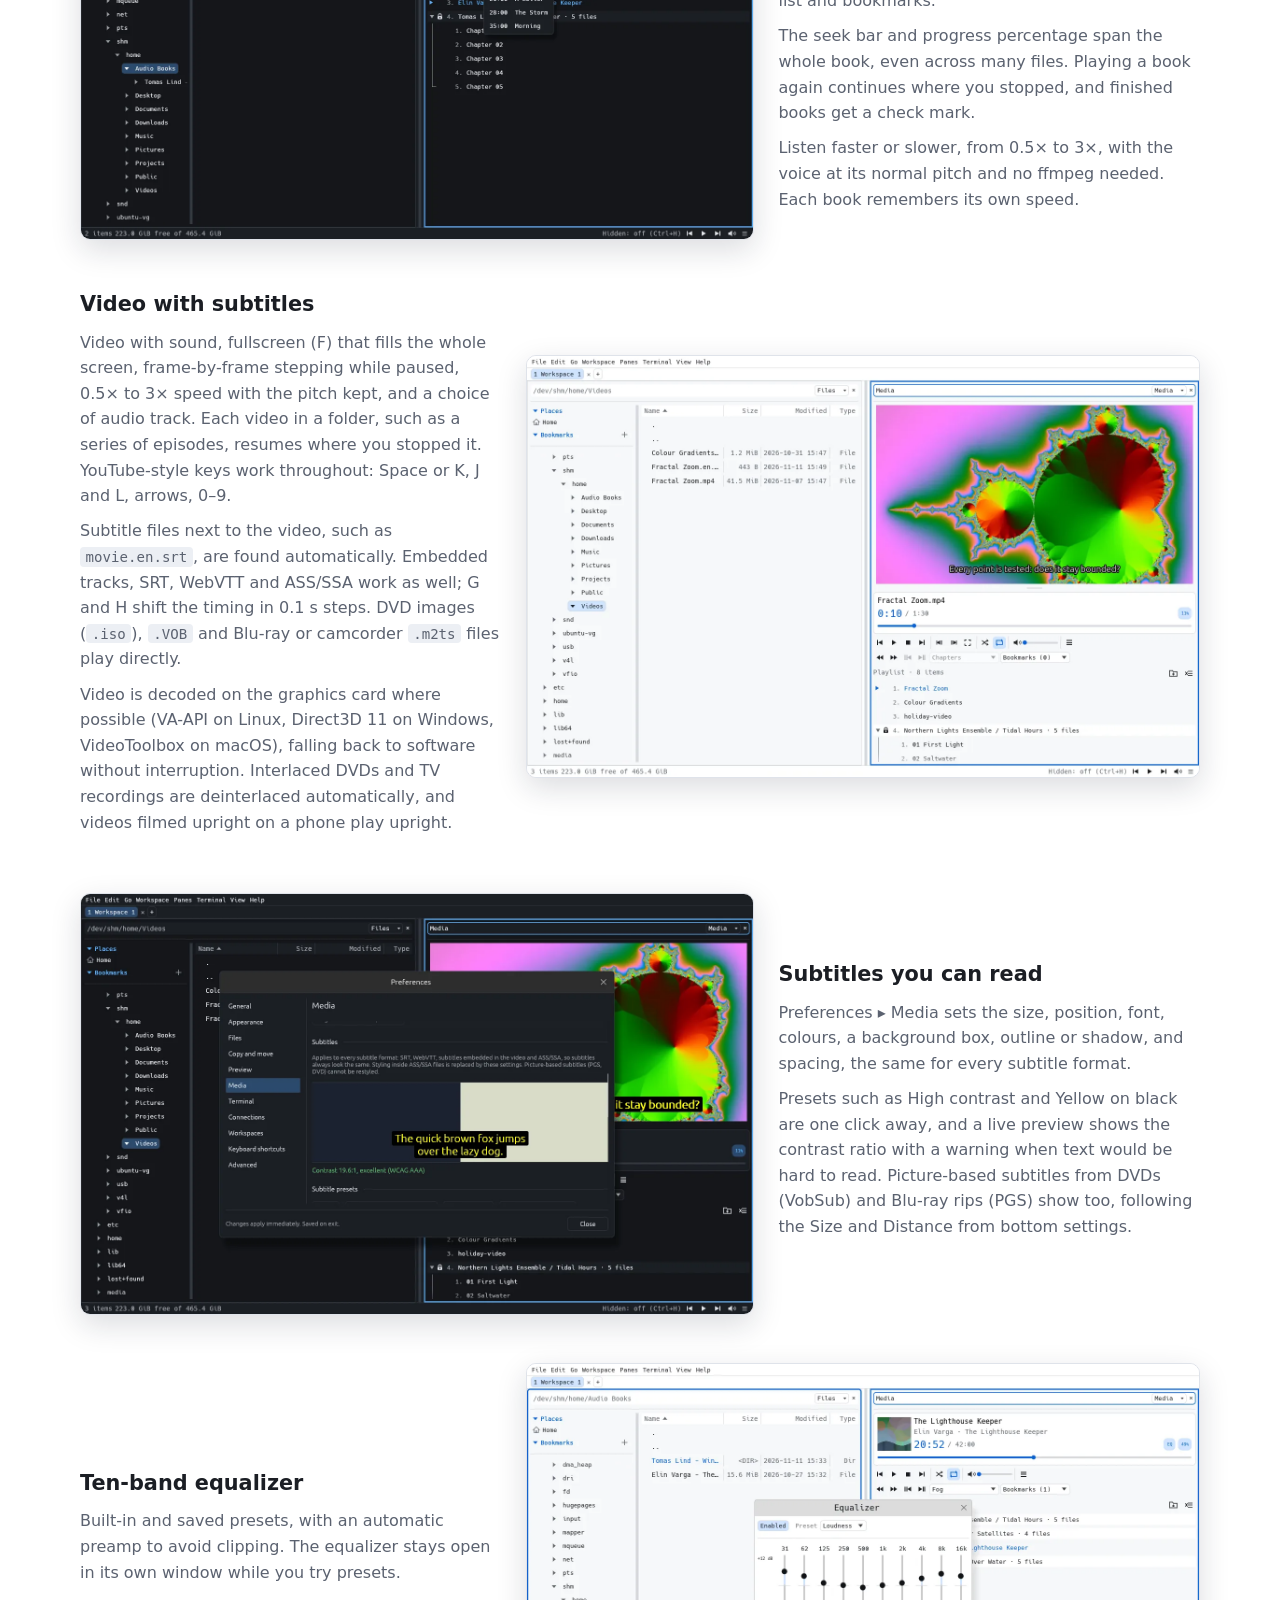
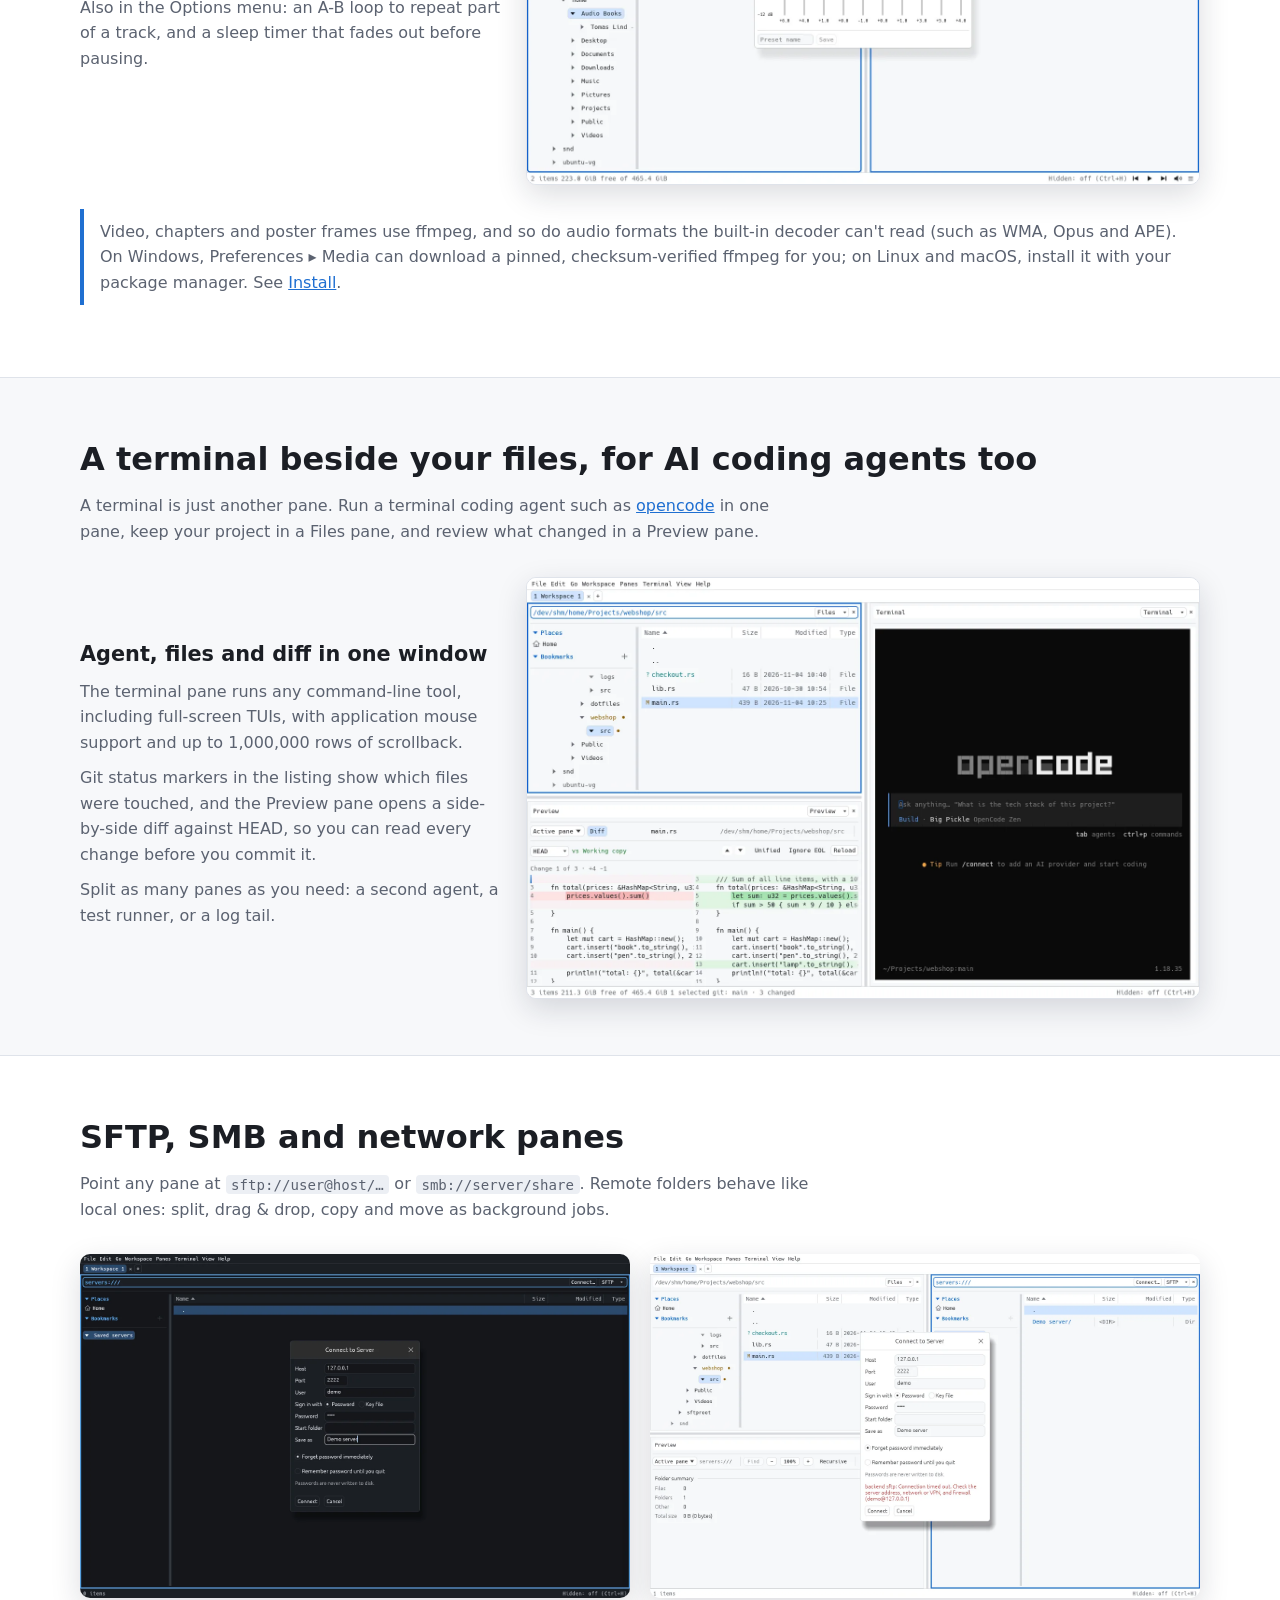
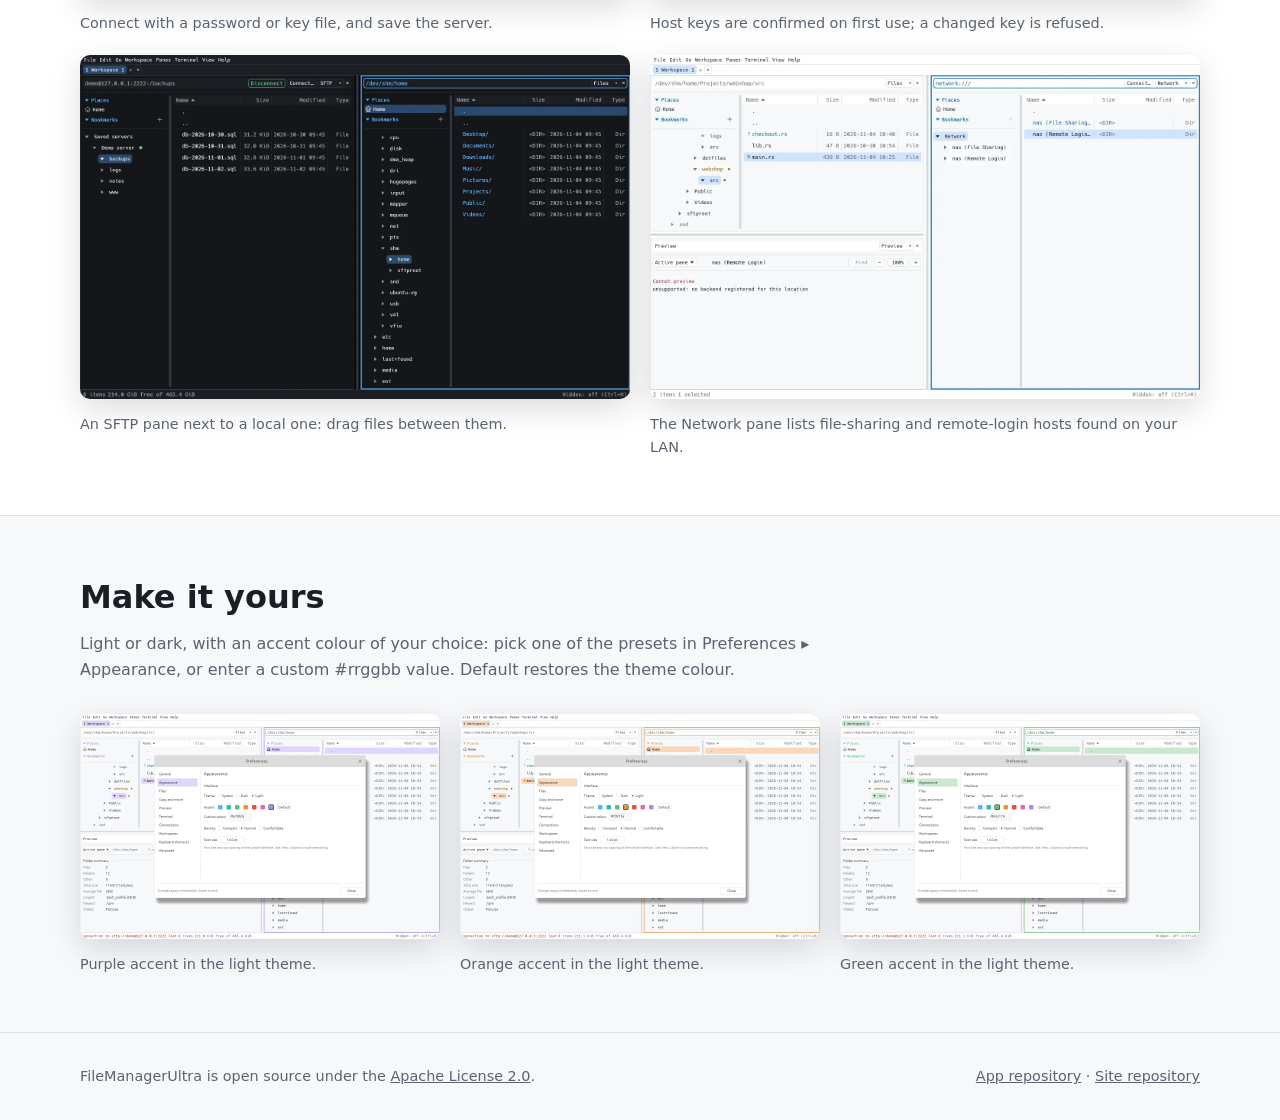
==== commit 84efbda7: "Site for release 0.2.3 Covers 0.2.2 as well; the site was still at 0.2.1.  - Latest release 0.2.3 on" ====
--- a/features.html
+++ b/features.html
@@ -82,7 +82,8 @@
           <div class="feature">
             <div class="text">
               <h3>Images and thumbnails</h3>
-              <p>Preview an image next to the listing, or switch the preview to a thumbnail grid of the whole folder.</p>
+              <p>Preview an image next to the listing, or switch the preview to a thumbnail grid of the whole folder. Photos from phones and cameras appear upright, and Rotate left and Rotate right turn the view without changing the file.</p>
+              <p>Camera RAW photos (DNG, CR2, NEF, ARW and similar) show the picture the camera stored inside them. SVG drawings show as pictures with Fit and 100% and a choice of background behind transparent parts; turn Preview off to read the source.</p>
               <p>Right-click an image and choose Copy Image to paste the full-size original into a browser or editor.</p>
             </div>
             <figure class="shot">
@@ -108,6 +109,7 @@
             <div class="text">
               <h3>Terminals are just panes</h3>
               <p>Put a terminal beside your files. Hold Shift for local selection and scrolling when an application captures the mouse.</p>
+              <p>Each terminal has its own zoom (Ctrl+Shift+= / Ctrl+Shift+- / Ctrl+Shift+0), and so does every Files, Network, SFTP, Trash and Media pane, from the zoom button in its header. The zoom is saved with the workspace.</p>
             </div>
             <figure class="shot">
               <picture>
@@ -123,13 +125,13 @@
     <section id="media" class="alt">
       <div class="wrap">
         <h2>Media</h2>
-        <p class="sub">A music, audiobook and video player that is just another pane. New in 0.2.0; media keys and audio speed arrived in 0.2.1.</p>
+        <p class="sub">A music, audiobook and video player that is just another pane. New in 0.2.0; media keys and audio speed arrived in 0.2.1, picture subtitles and hardware video decoding in 0.2.2.</p>
         <div class="showcase">
           <div class="feature">
             <div class="text">
               <h3>Play from the files you are looking at</h3>
               <p>Drop files or whole folders on the player to play them right away, or on the playlist to add them exactly where the line shows. Play, Play next and Add to queue work from Files and Preview too. Each added folder becomes a playlist folder you can collapse, lock, rename and reorder by drag and drop.</p>
-              <p>Gapless playback between tracks, shuffle and repeat, and playback that carries on in the background with Previous, Play/Pause, Next and volume in the status bar. Import M3U, M3U8 and PLS playlists or save the queue as M3U8. Files on SFTP and SMB play too.</p>
+              <p>Gapless playback between tracks, shuffle and repeat, and playback that carries on in the background with Previous, Play/Pause, Next, volume and the playing time in the status bar. Import M3U, M3U8 and PLS playlists or save the queue as M3U8. Files on SFTP and SMB play too.</p>
               <p>Your keyboard's media keys work while you use other apps, and the system's media controls show the title, artist, album and cover art: the GNOME or KDE media widget, the Windows media overlay and macOS Now Playing.</p>
             </div>
             <figure class="shot">
@@ -182,8 +184,9 @@
           <div class="feature">
             <div class="text">
               <h3>Video with subtitles</h3>
-              <p>Video with sound, fullscreen (F), frame-by-frame stepping while paused, 0.5× to 3× speed with the pitch kept, and a choice of audio track. Each video in a folder, such as a series of episodes, resumes where you stopped it. YouTube-style keys work throughout: Space or K, J and L, arrows, 0–9.</p>
+              <p>Video with sound, fullscreen (F) that fills the whole screen, frame-by-frame stepping while paused, 0.5× to 3× speed with the pitch kept, and a choice of audio track. Each video in a folder, such as a series of episodes, resumes where you stopped it. YouTube-style keys work throughout: Space or K, J and L, arrows, 0–9.</p>
               <p>Subtitle files next to the video, such as <code>movie.en.srt</code>, are found automatically. Embedded tracks, SRT, WebVTT and ASS/SSA work as well; G and H shift the timing in 0.1 s steps. DVD images (<code>.iso</code>), <code>.VOB</code> and Blu-ray or camcorder <code>.m2ts</code> files play directly.</p>
+              <p>Video is decoded on the graphics card where possible (VA-API on Linux, Direct3D 11 on Windows, VideoToolbox on macOS), falling back to software without interruption. Interlaced DVDs and TV recordings are deinterlaced automatically, and videos filmed upright on a phone play upright.</p>
             </div>
             <figure class="shot">
               <picture>
@@ -196,7 +199,7 @@
             <div class="text">
               <h3>Subtitles you can read</h3>
               <p>Preferences ▸ Media sets the size, position, font, colours, a background box, outline or shadow, and spacing, the same for every subtitle format.</p>
-              <p>Presets such as High contrast and Yellow on black are one click away, and a live preview shows the contrast ratio with a warning when text would be hard to read. Picture-based subtitles (Blu-ray, DVD) are not shown yet.</p>
+              <p>Presets such as High contrast and Yellow on black are one click away, and a live preview shows the contrast ratio with a warning when text would be hard to read. Picture-based subtitles from DVDs (VobSub) and Blu-ray rips (PGS) show too, following the Size and Distance from bottom settings.</p>
             </div>
             <figure class="shot">
               <picture>
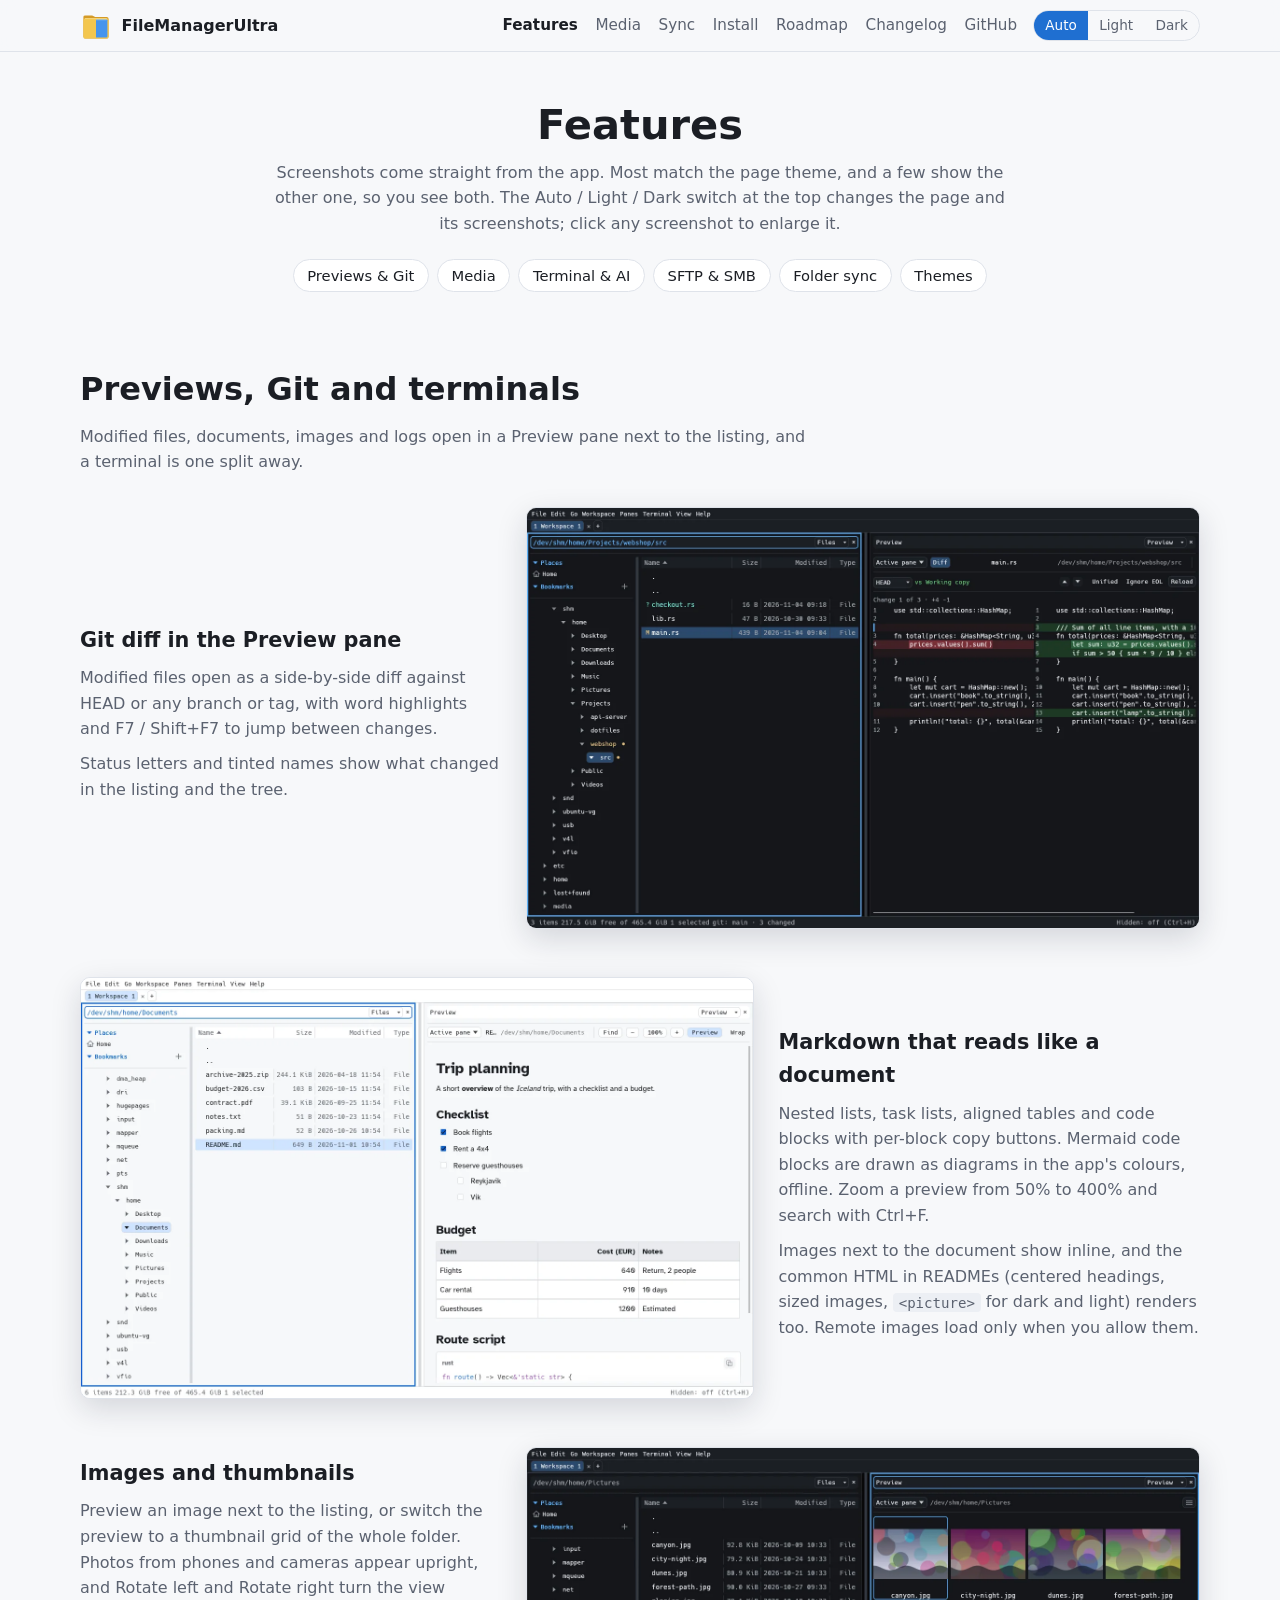
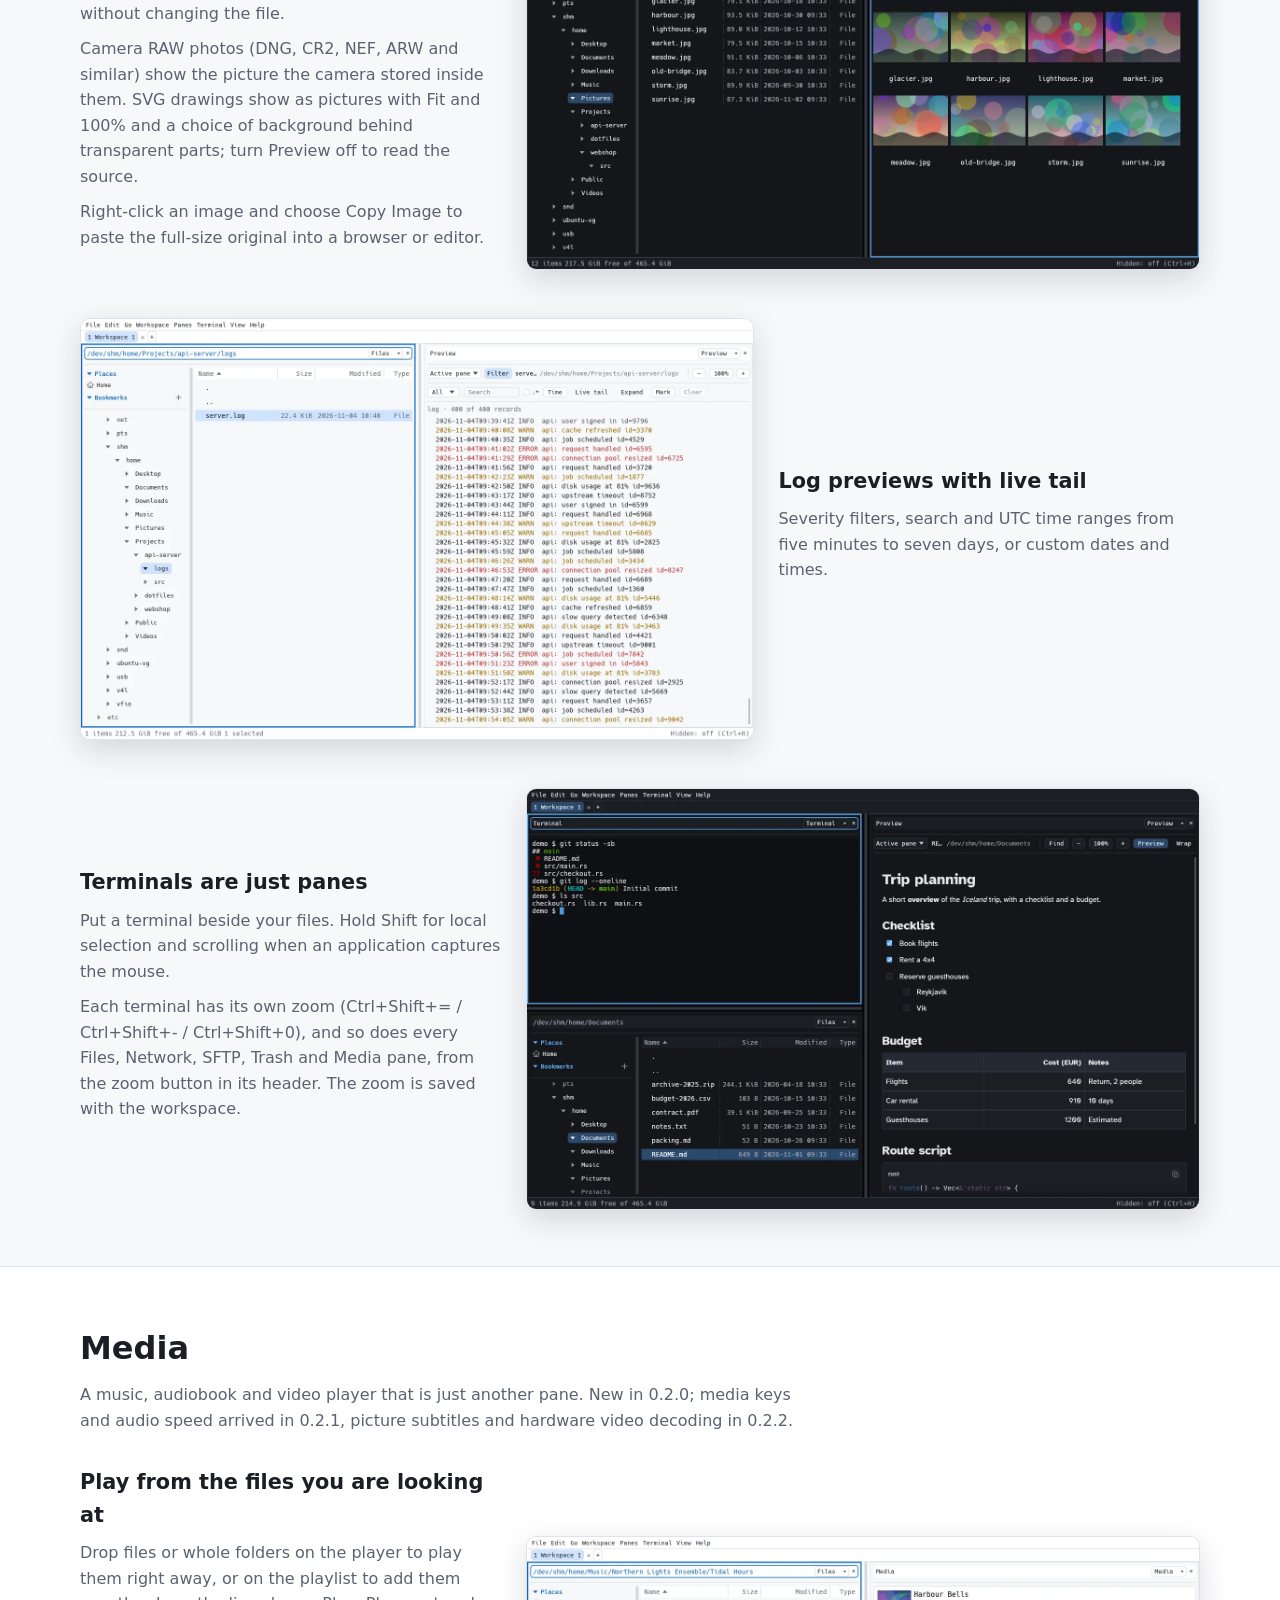
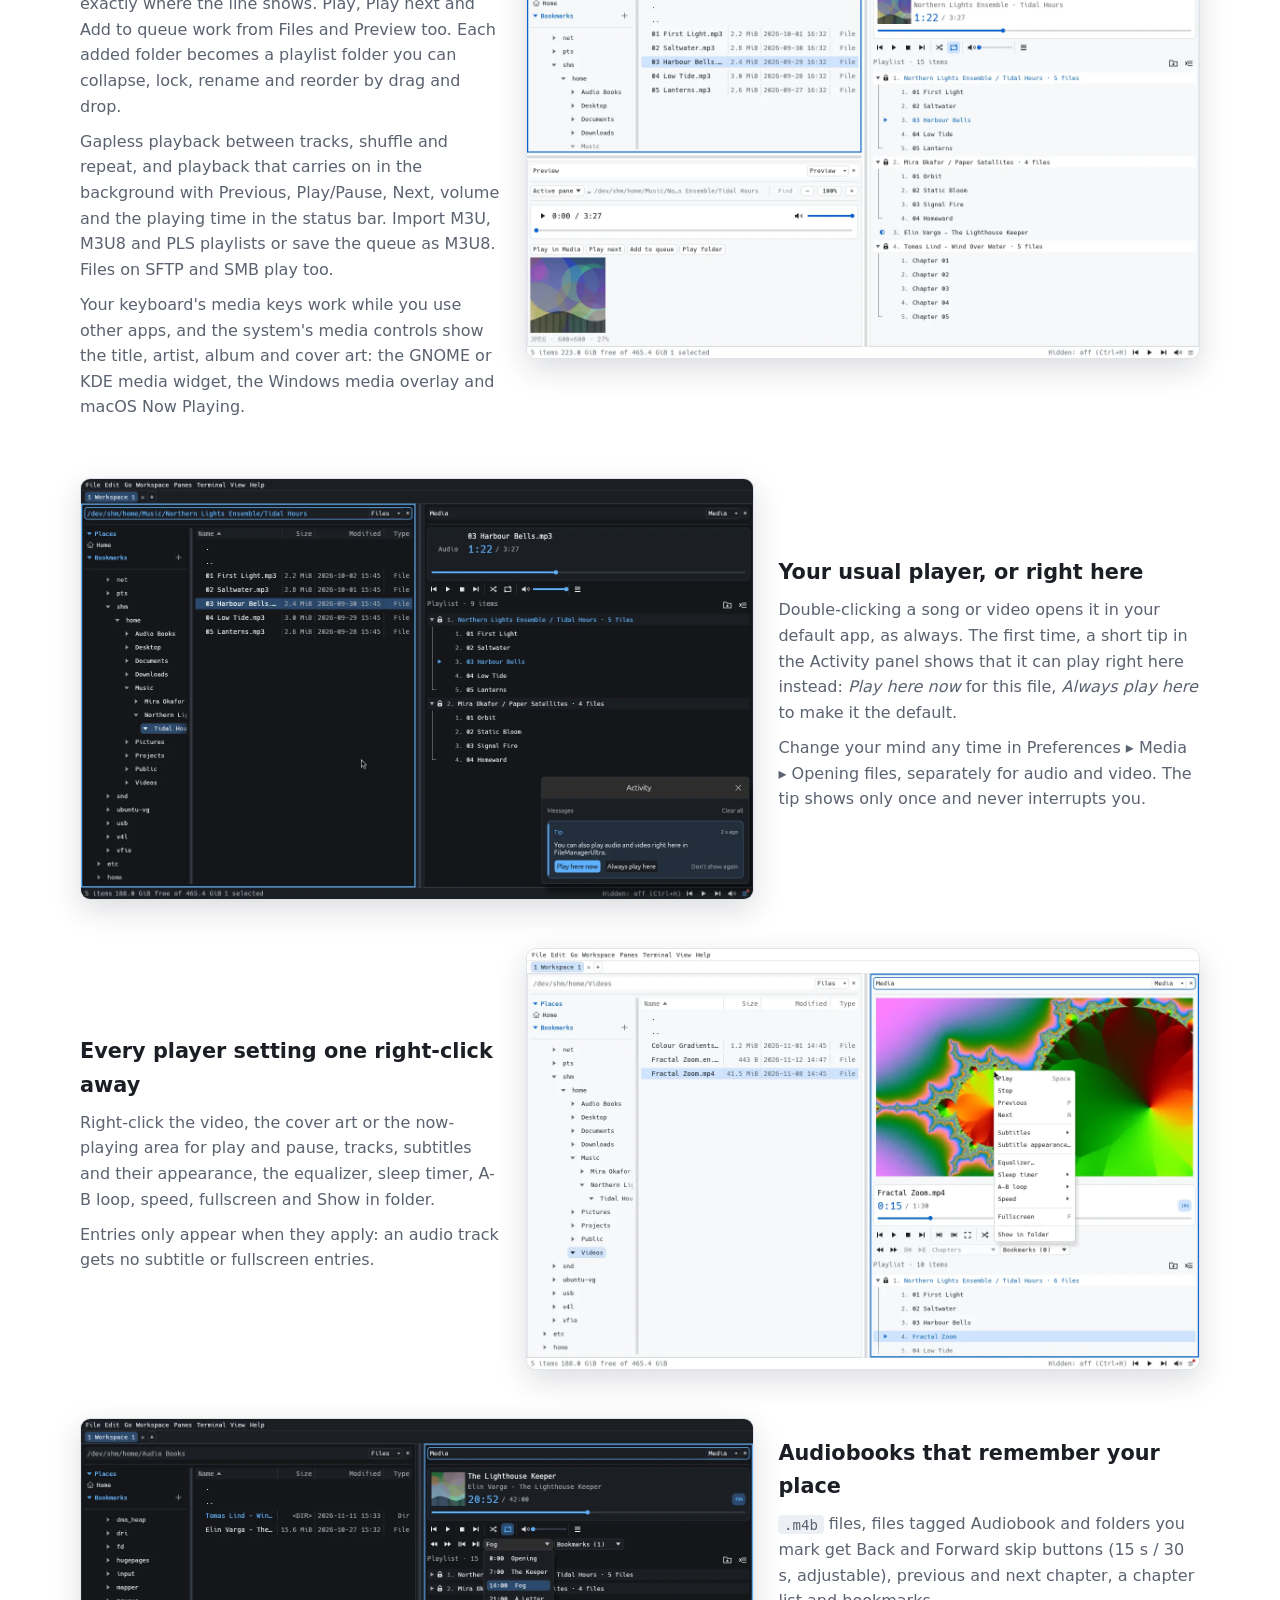
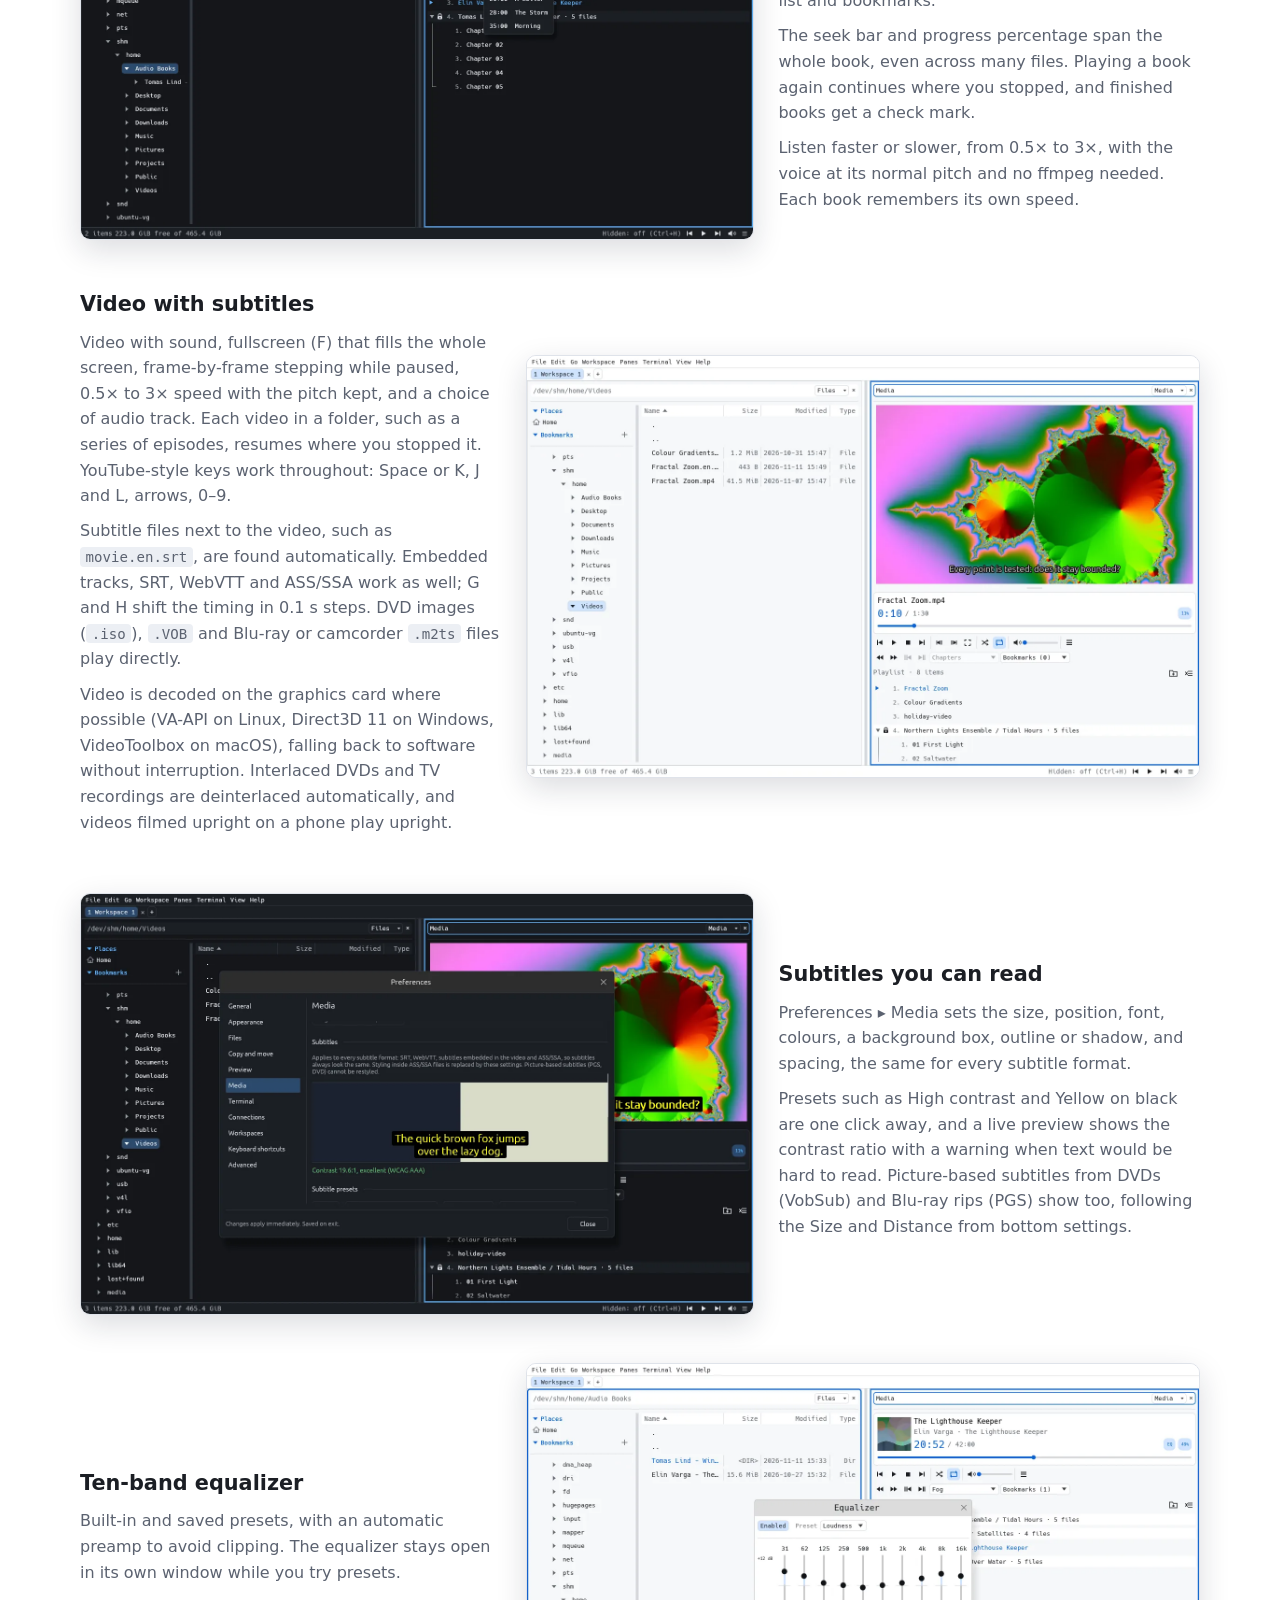
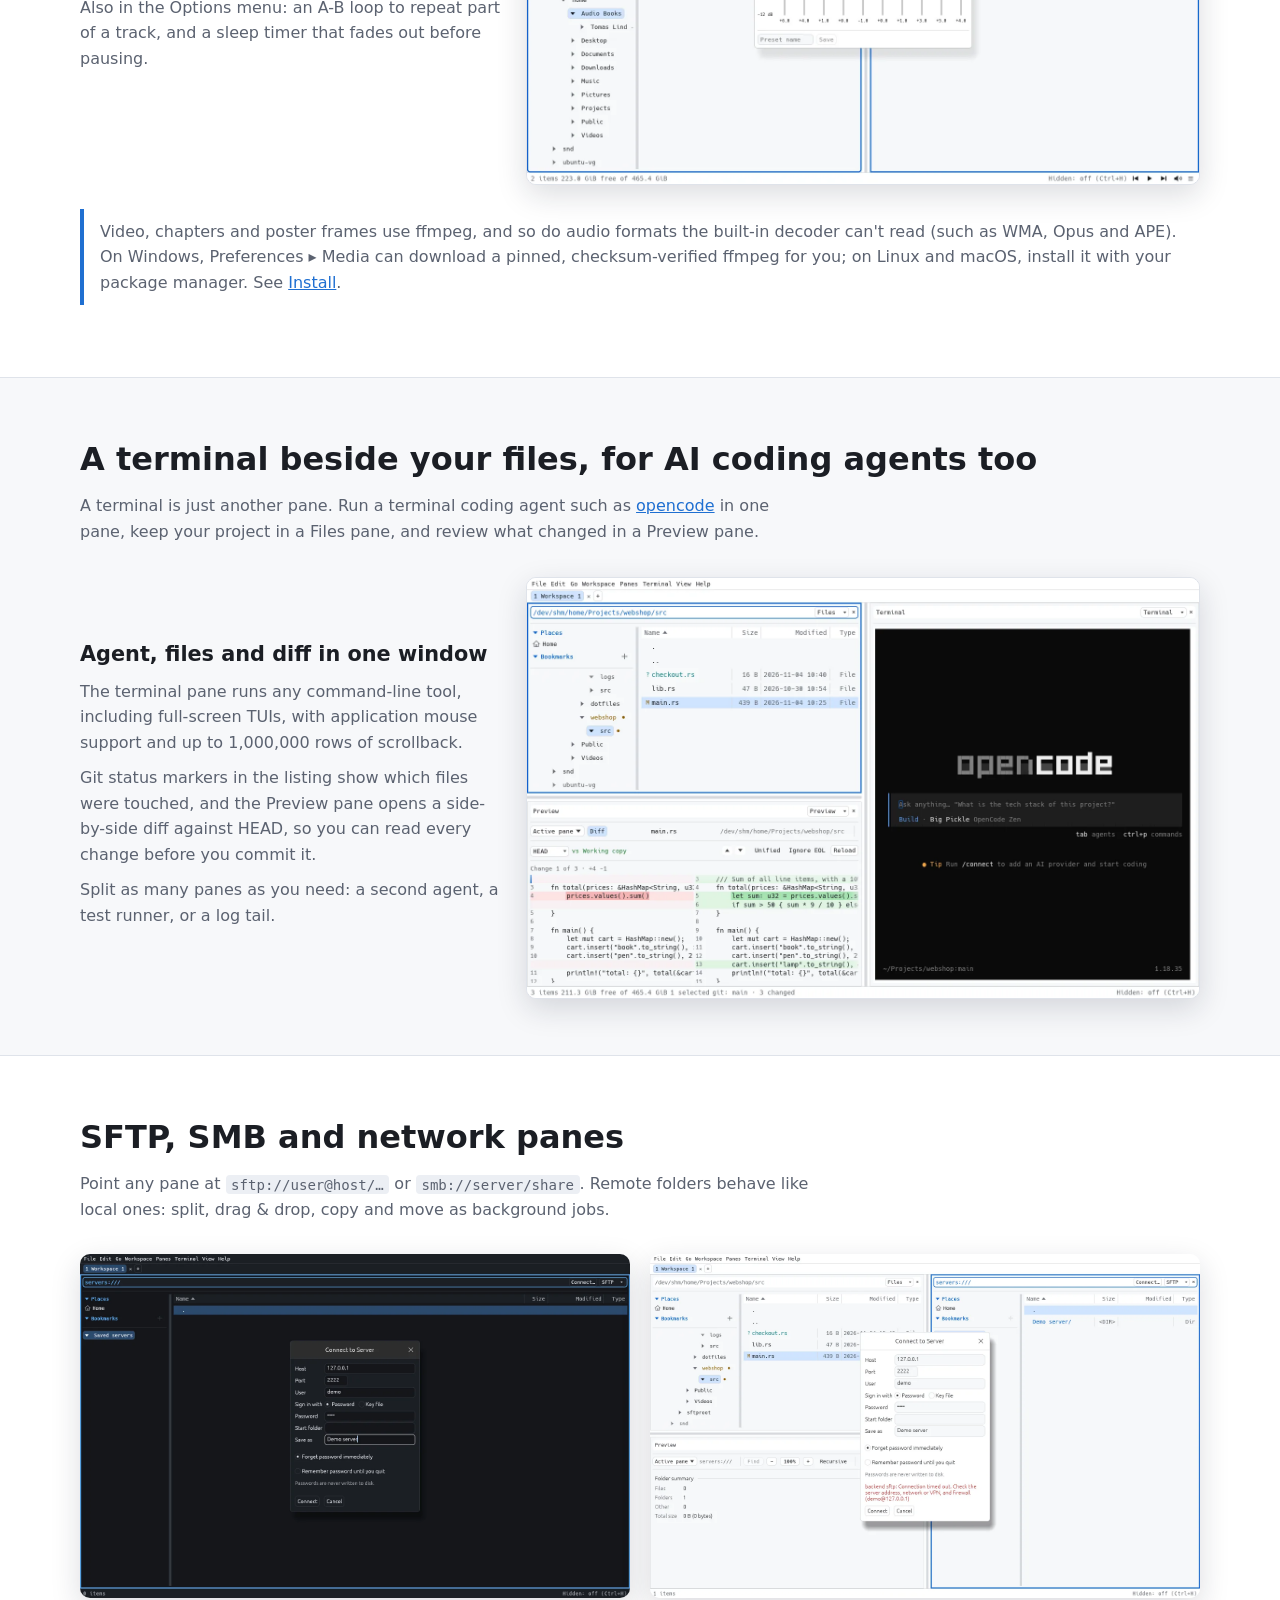
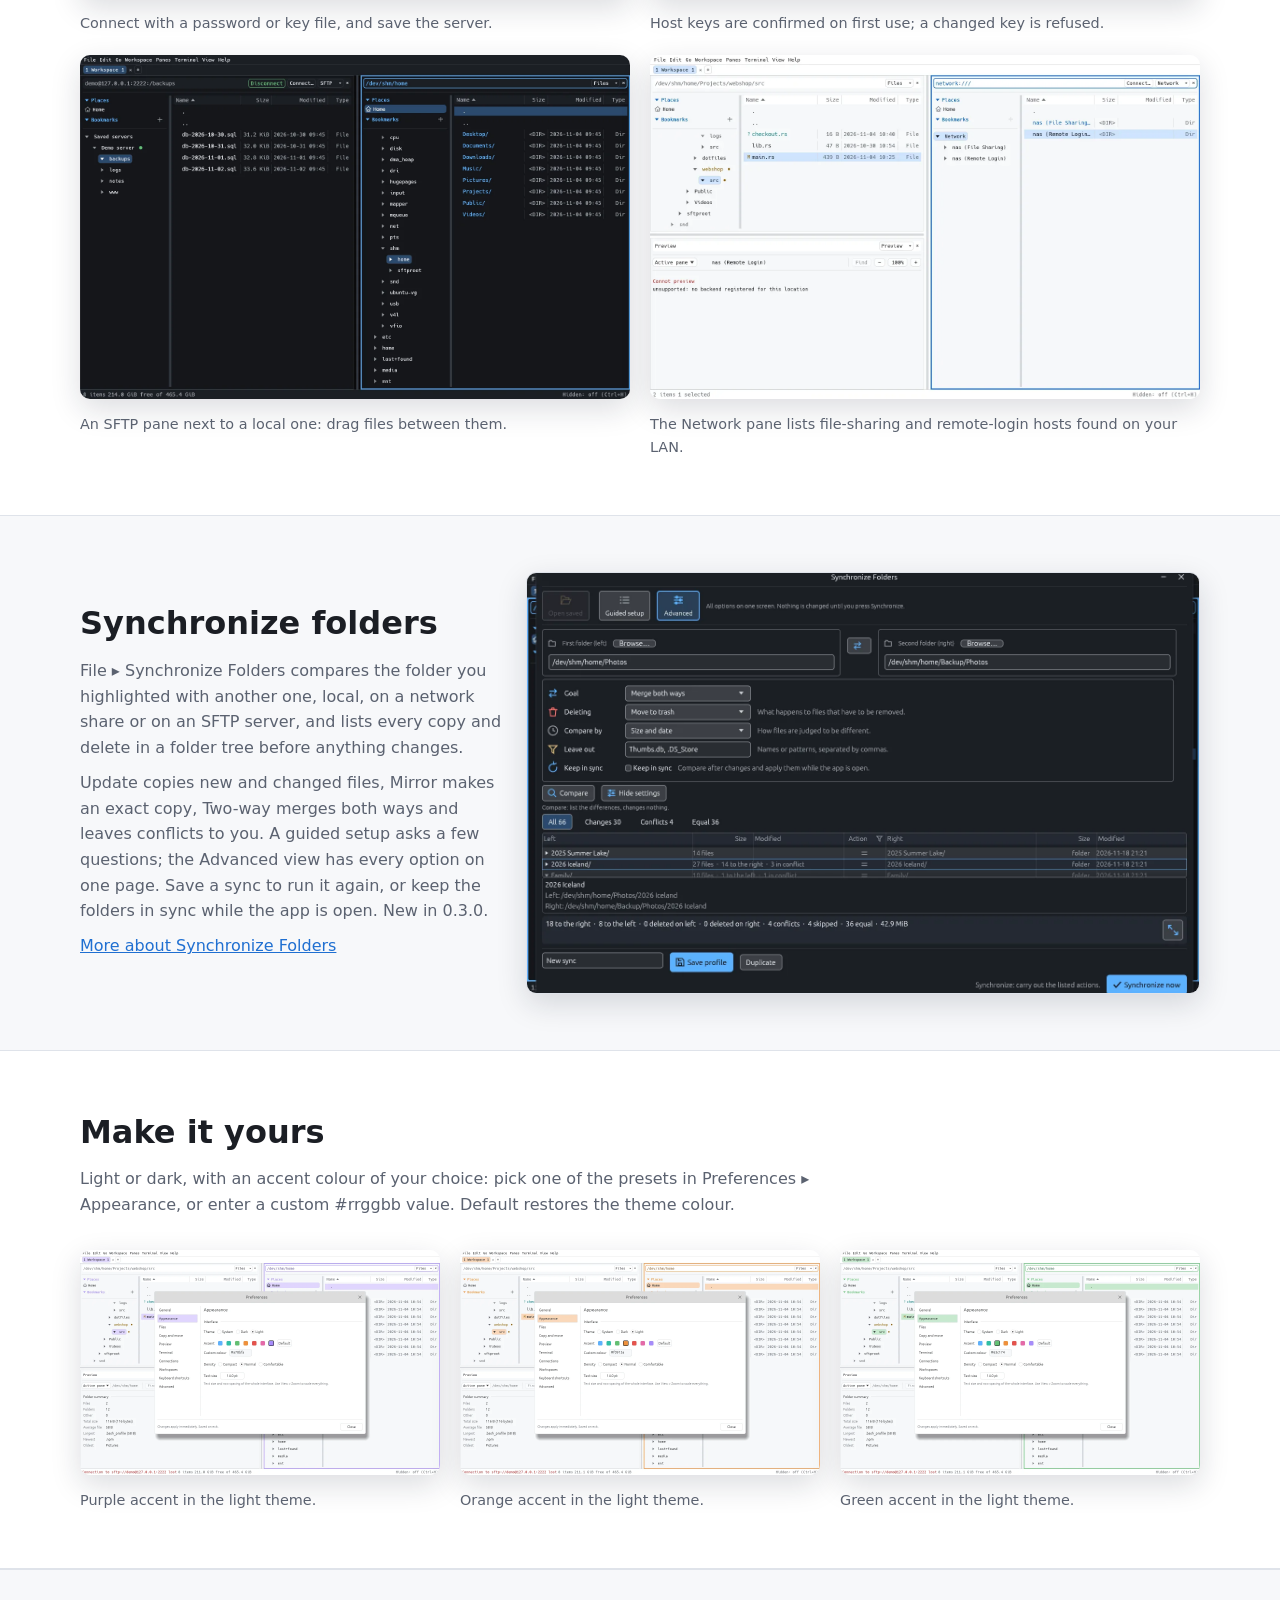
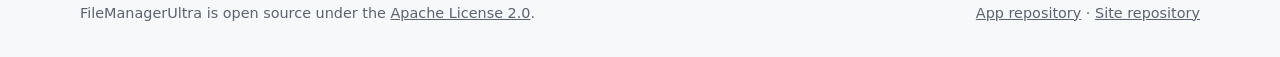
==== commit 264473f7: "Site for release 0.3.0 - New sync.html page for Synchronize Folders: guided setup, modes,   review, " ====
--- a/features.html
+++ b/features.html
@@ -4,7 +4,8 @@
   <meta charset="utf-8">
   <meta name="viewport" content="width=device-width, initial-scale=1">
   <title>Features – FileManagerUltra</title>
-  <meta name="description" content="What FileManagerUltra does: previews and Git diffs, a Media pane with audiobooks, subtitles and an equalizer, terminal panes for AI agents, SFTP and SMB, and themes.">
+  <meta name="description" content="What FileManagerUltra does: previews and Git diffs, a Media pane with audiobooks, subtitles and an equalizer, terminal panes for AI agents, SFTP and SMB, folder sync and themes.">
+  <link rel="canonical" href="https://filemanagerultra.com/features.html">
   <meta name="color-scheme" content="light dark">
   <link rel="icon" type="image/png" href="assets/favicon.png">
   <link rel="stylesheet" href="assets/style.css">
@@ -20,6 +21,7 @@
       <nav aria-label="Main">
         <a href="features.html" aria-current="page">Features</a>
         <a href="features.html#media">Media</a>
+        <a href="sync.html">Sync</a>
         <a href="install.html">Install</a>
         <a href="roadmap.html">Roadmap</a>
         <a href="https://github.com/FileManagerUltra/FileManagerUltra/blob/main/CHANGELOG.md">Changelog</a>
@@ -43,6 +45,7 @@
           <a href="#media">Media</a>
           <a href="#ai">Terminal &amp; AI</a>
           <a href="#remote">SFTP &amp; SMB</a>
+          <a href="#sync">Folder sync</a>
           <a href="#accents">Themes</a>
         </nav>
       </div>
@@ -69,7 +72,7 @@
           <div class="feature">
             <div class="text">
               <h3>Markdown that reads like a document</h3>
-              <p>Nested lists, task lists, aligned tables and code blocks with per-block copy buttons. Zoom a preview from 50% to 400% and search with Ctrl+F.</p>
+              <p>Nested lists, task lists, aligned tables and code blocks with per-block copy buttons. Mermaid code blocks are drawn as diagrams in the app's colours, offline. Zoom a preview from 50% to 400% and search with Ctrl+F.</p>
               <p>Images next to the document show inline, and the common HTML in READMEs (centered headings, sized images, <code>&lt;picture&gt;</code> for dark and light) renders too. Remote images load only when you allow them.</p>
             </div>
             <figure class="shot">
@@ -272,7 +275,26 @@
       </div>
     </section>
 
-    <section id="accents">
+    <section id="sync">
+      <div class="wrap">
+        <div class="feature">
+          <div class="text">
+            <h2>Synchronize folders</h2>
+            <p>File ▸ Synchronize Folders compares the folder you highlighted with another one, local, on a network share or on an SFTP server, and lists every copy and delete in a folder tree before anything changes.</p>
+            <p>Update copies new and changed files, Mirror makes an exact copy, Two-way merges both ways and leaves conflicts to you. A guided setup asks a few questions; the Advanced view has every option on one page. Save a sync to run it again, or keep the folders in sync while the app is open. New in 0.3.0.</p>
+            <p><a href="sync.html">More about Synchronize Folders</a></p>
+          </div>
+          <figure class="shot">
+            <picture>
+              <source srcset="assets/screens/sync-advanced-light.webp" media="(prefers-color-scheme: dark)">
+              <img src="assets/screens/sync-advanced-dark.webp" width="1440" height="900" loading="lazy" alt="The Advanced sync view on one page: left and right folders with Browse buttons and a swap button, then Goal set to Merge both ways, Deleting set to Move to trash, Compare by Size and date, Leave out Thumbs.db and .DS_Store, and a Keep in sync checkbox, above the comparison list and its summary: 18 to the right, 8 to the left, 4 conflicts.">
+            </picture>
+          </figure>
+        </div>
+      </div>
+    </section>
+
+    <section id="accents" class="alt">
       <div class="wrap">
         <h2>Make it yours</h2>
         <p class="sub">Light or dark, with an accent colour of your choice: pick one of the presets in Preferences &#9656; Appearance, or enter a custom #rrggbb value. Default restores the theme colour.</p>
--- a/assets/style.css
+++ b/assets/style.css
@@ -218,3 +218,13 @@
 
 /* Roadmap page: last-updated line under the page heading */
 .page-head .updated { margin: -.8rem 0 1.4rem; color: var(--muted); font-size: .9rem; }
+
+/* Sync page: questions and answers */
+.faq { display: grid; gap: .6rem; max-width: 52rem; }
+.faq details { border: 1px solid var(--border); border-radius: var(--radius); background: var(--bg-alt); padding: .2rem 1.1rem; }
+section.alt .faq details { background: var(--bg); }
+.faq summary { cursor: pointer; font-weight: 600; padding: .6rem 0; }
+.faq summary:focus-visible { outline: 3px solid var(--accent); outline-offset: 2px; border-radius: 4px; }
+.faq details p { margin: 0 0 .8rem; color: var(--muted); }
+.grid.spaced { margin-top: 2.5rem; }
+.feature.spaced { margin-top: 2.5rem; }
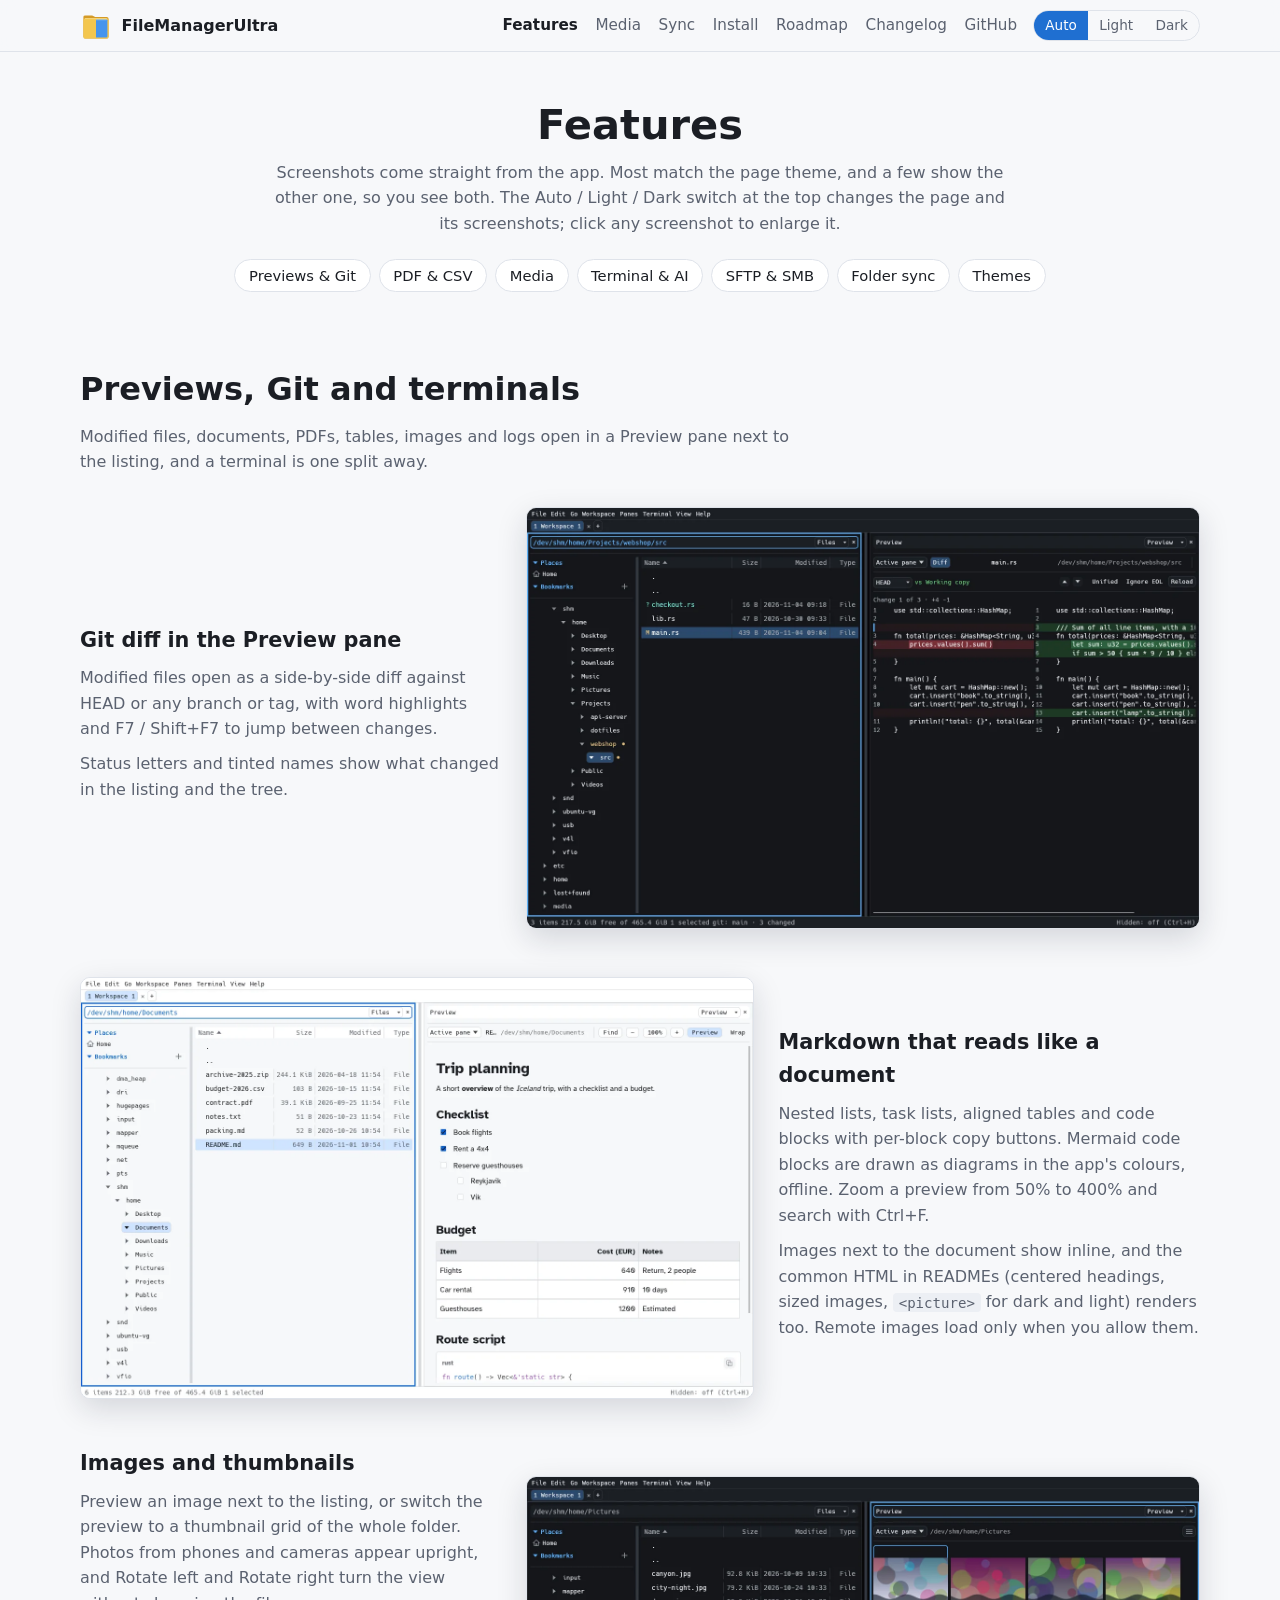
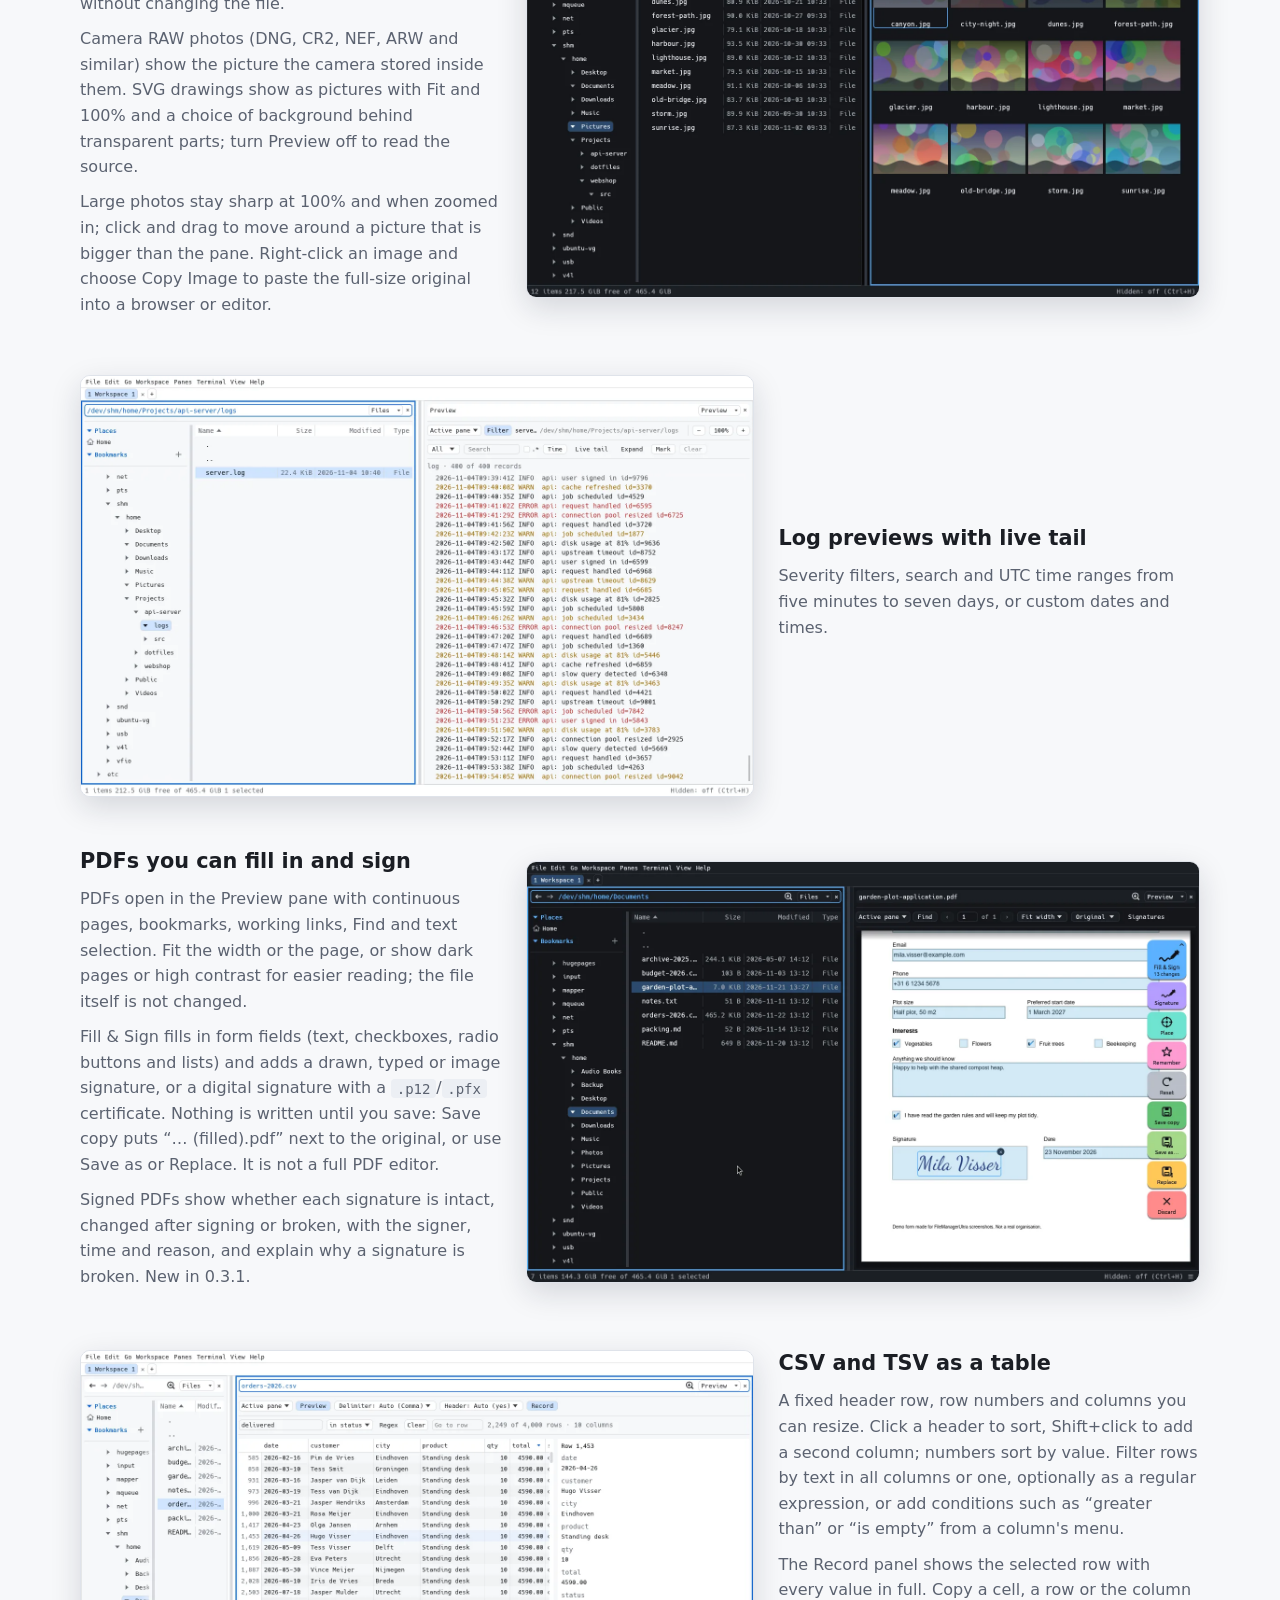
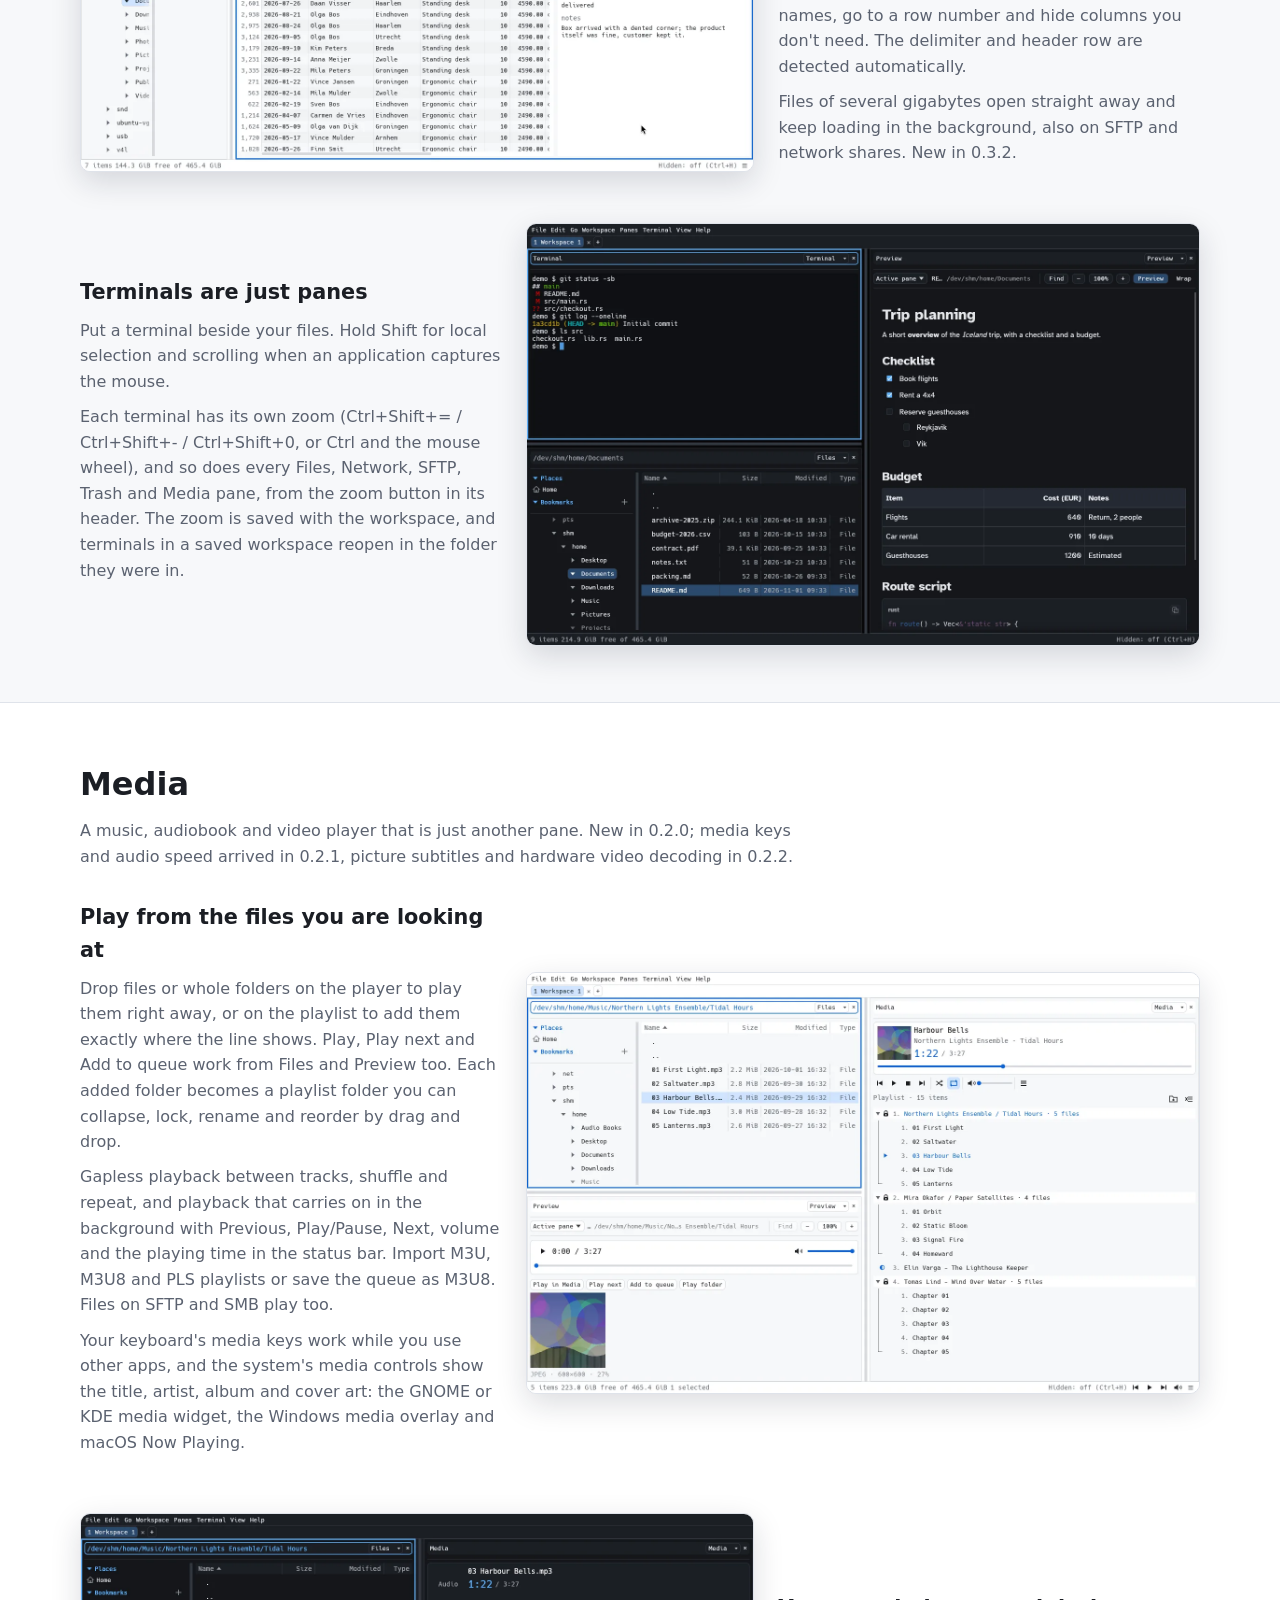
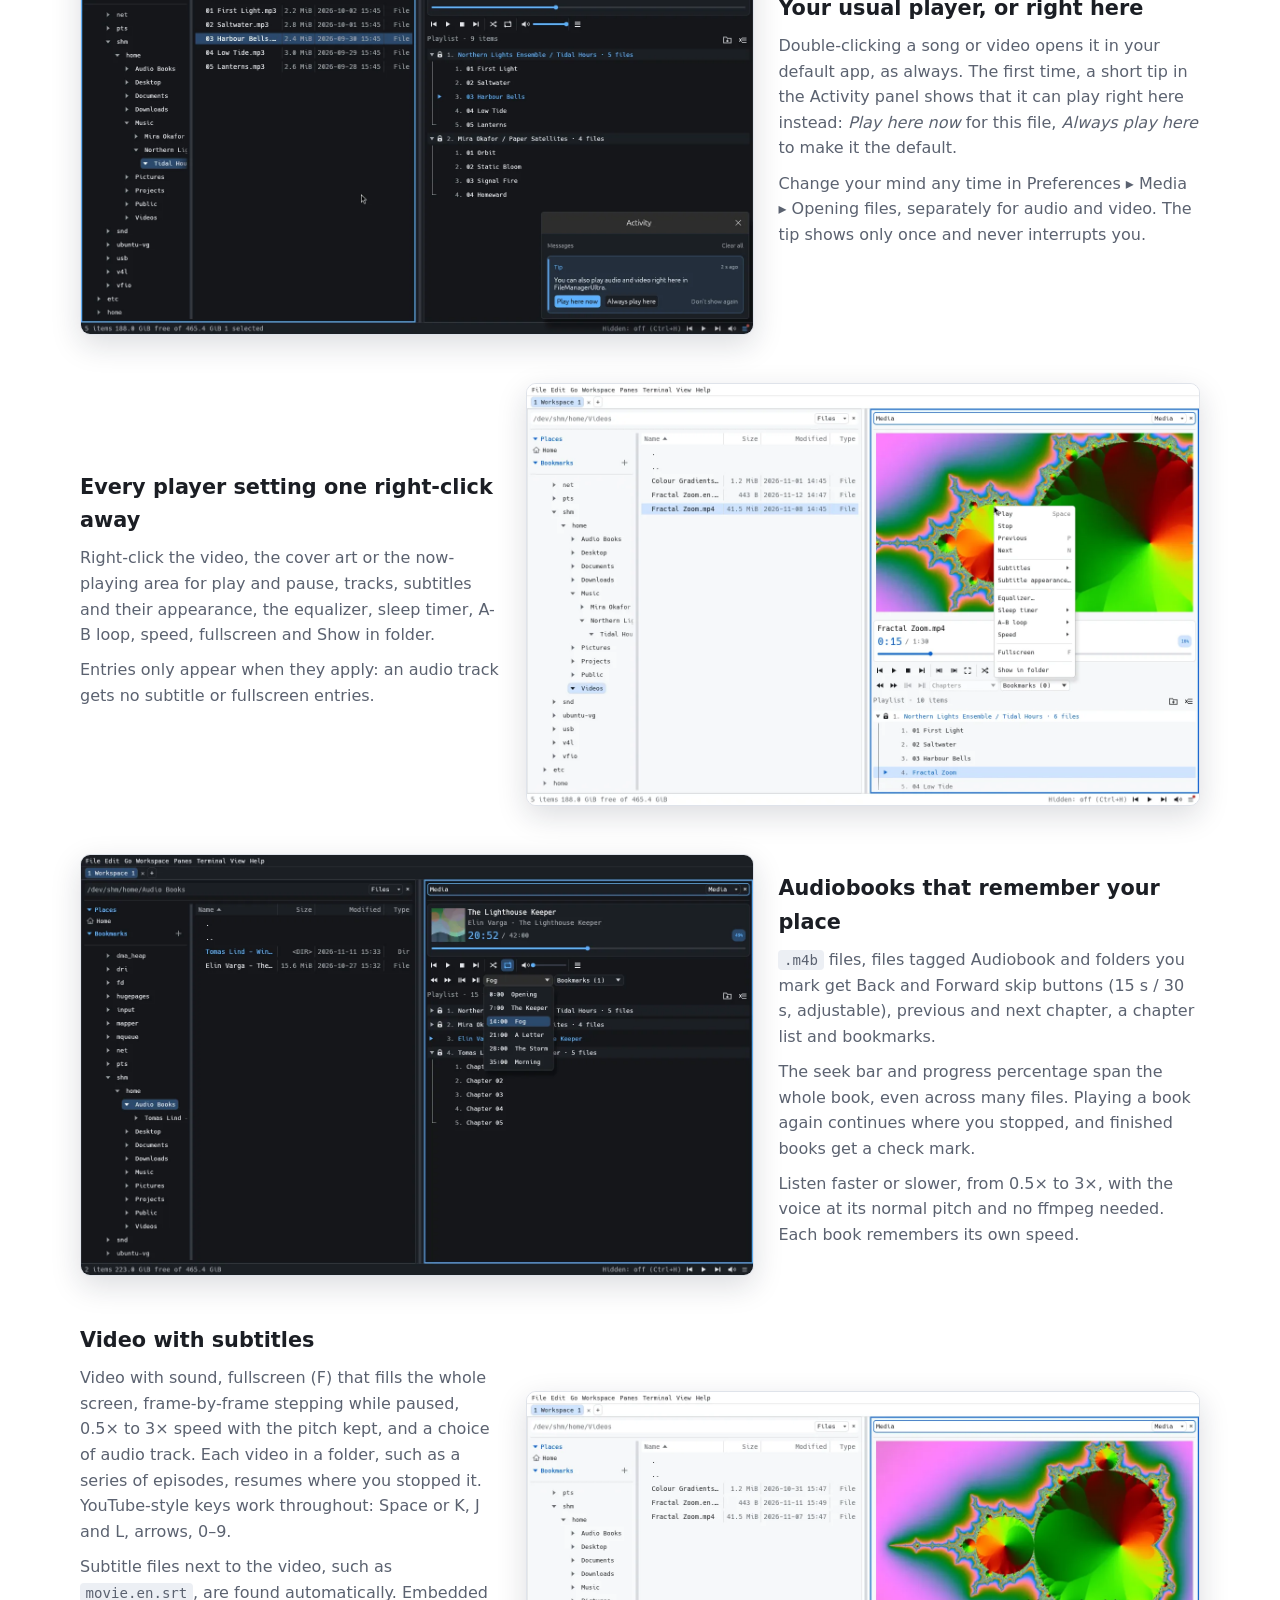
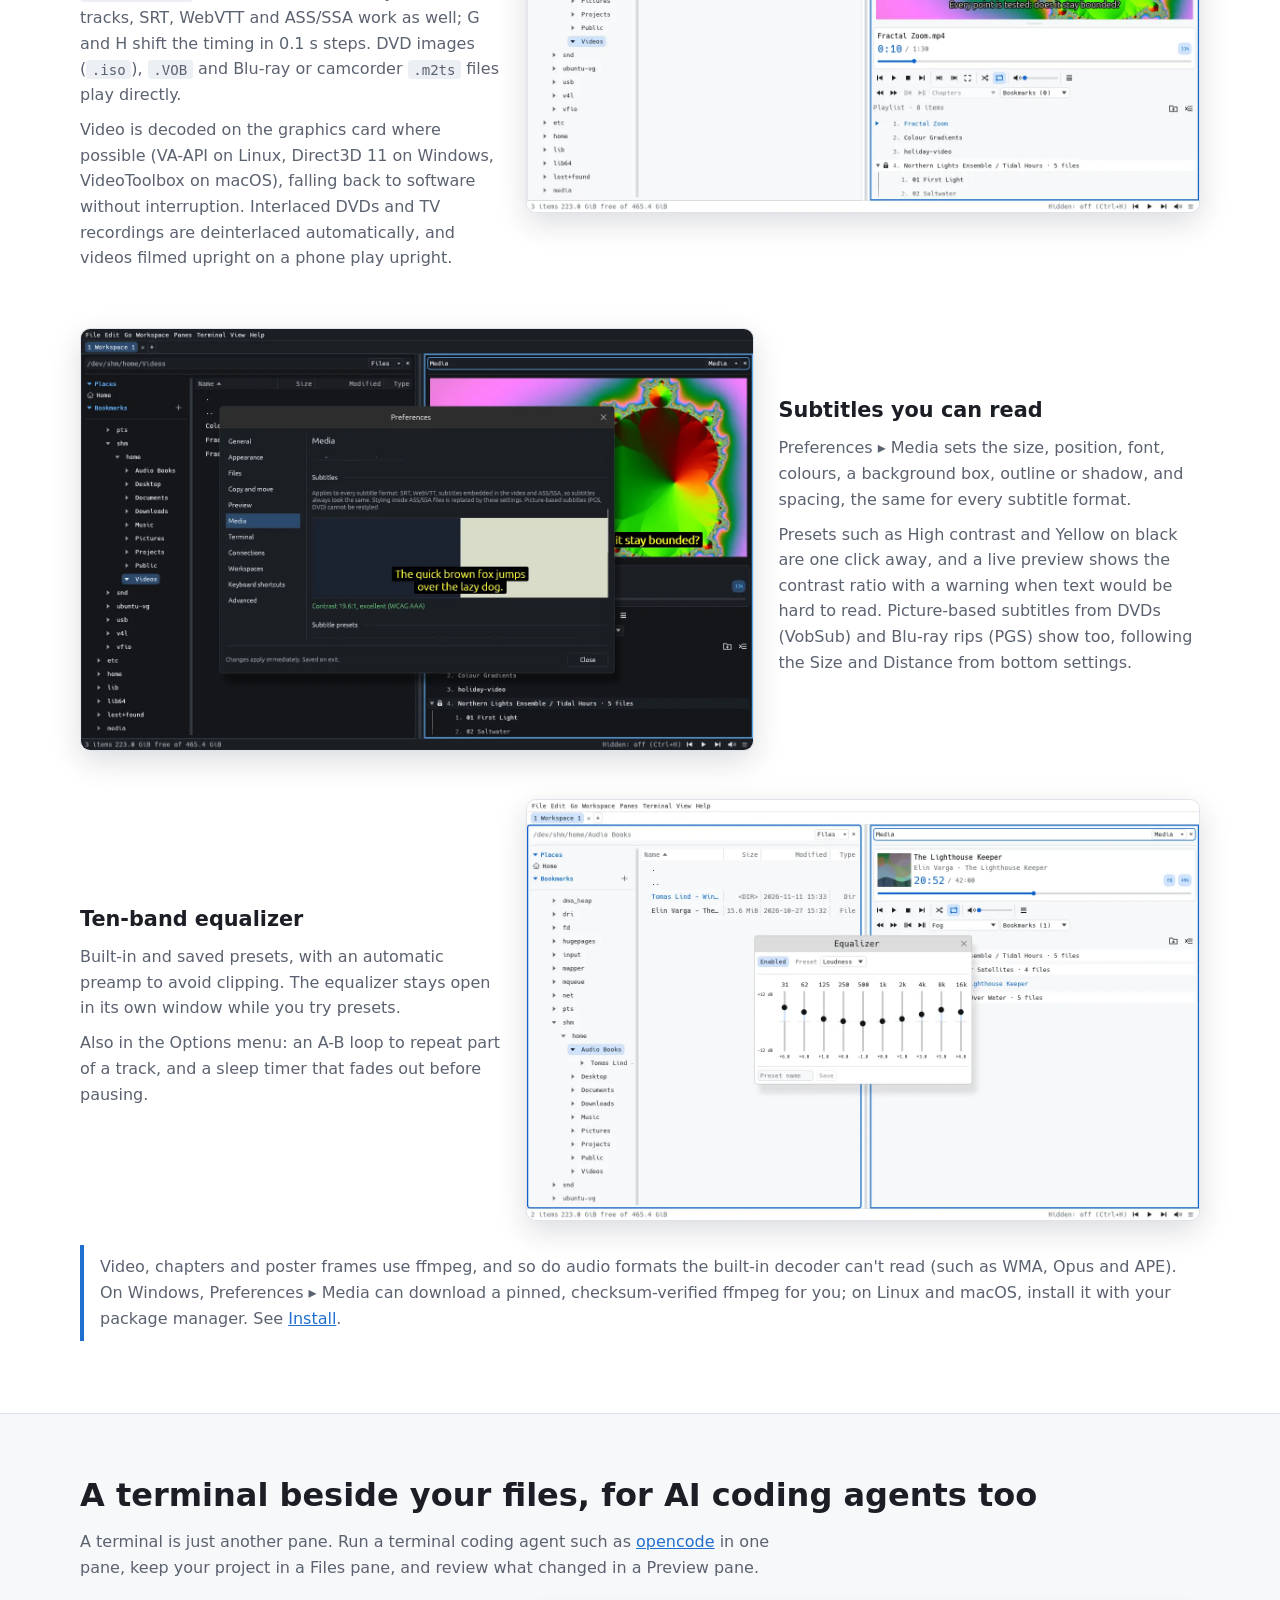
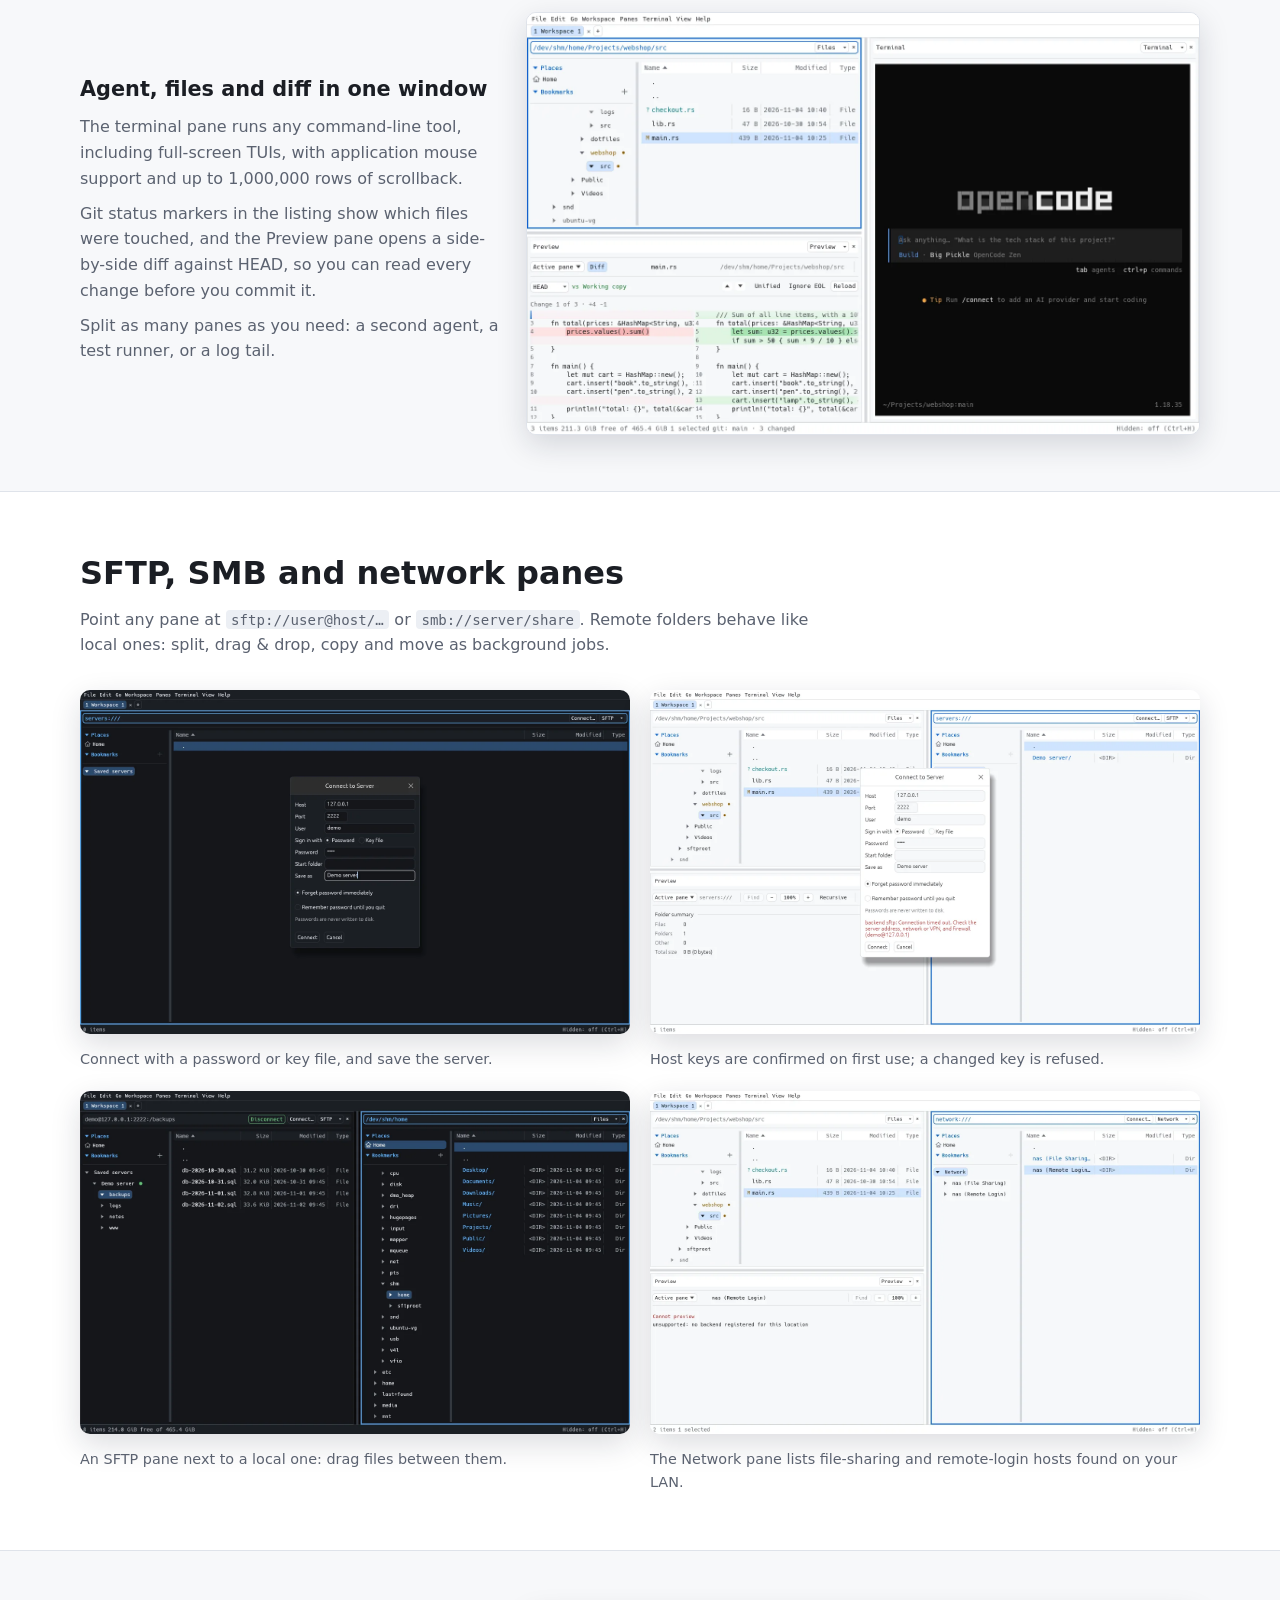
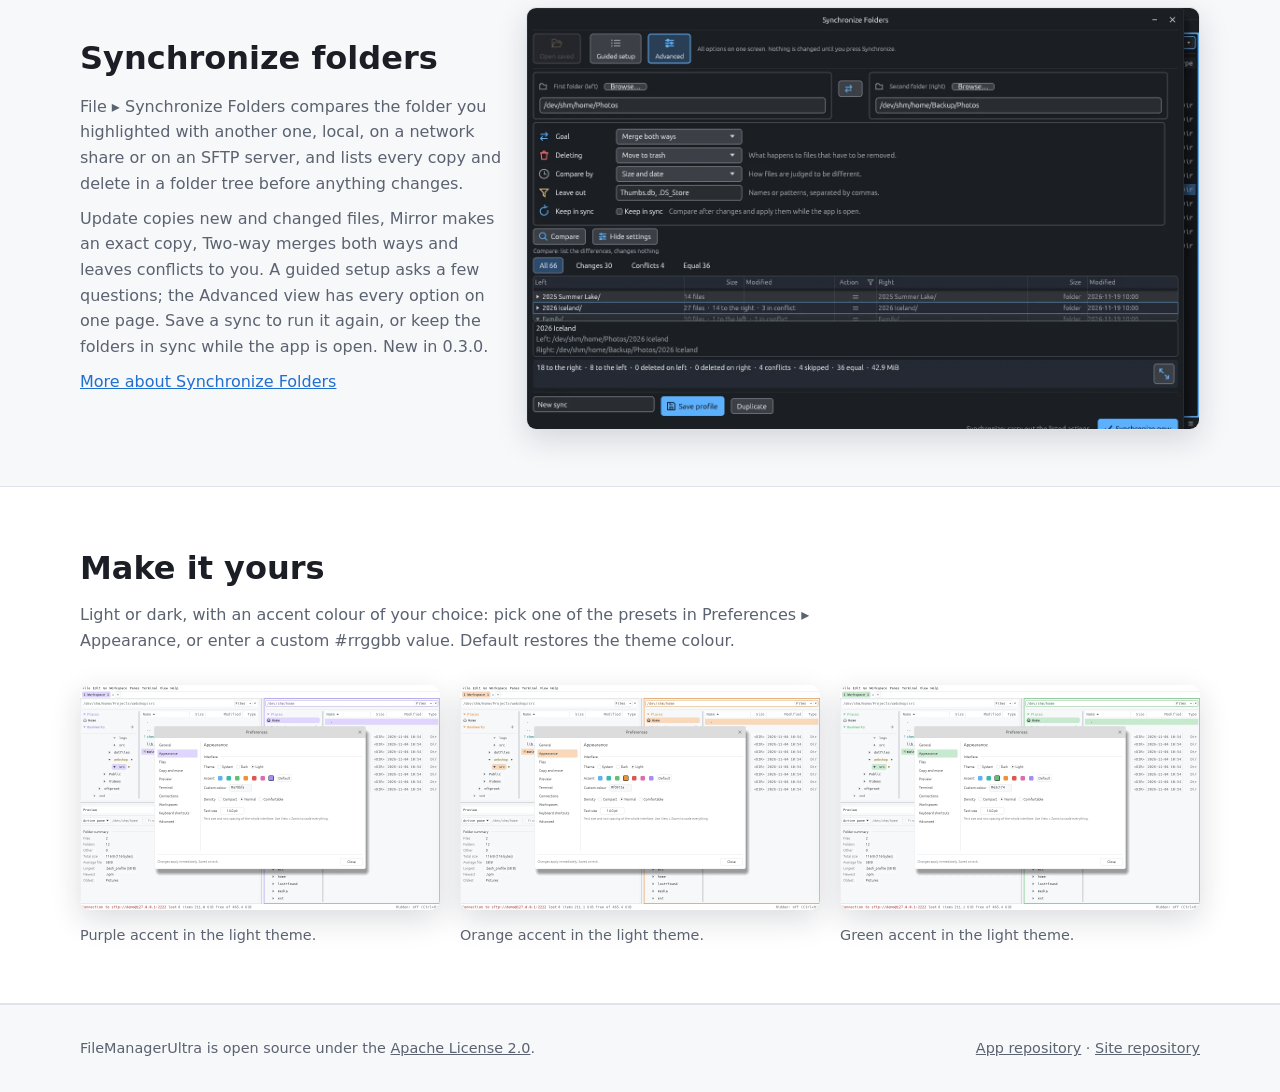
==== commit 3d1d8b63: "Site for release 0.3.2 PDF Fill & Sign (0.3.1) and the CSV/TSV table view (0.3.2) get their own Feat" ====
--- a/features.html
+++ b/features.html
@@ -4,7 +4,7 @@
   <meta charset="utf-8">
   <meta name="viewport" content="width=device-width, initial-scale=1">
   <title>Features – FileManagerUltra</title>
-  <meta name="description" content="What FileManagerUltra does: previews and Git diffs, a Media pane with audiobooks, subtitles and an equalizer, terminal panes for AI agents, SFTP and SMB, folder sync and themes.">
+  <meta name="description" content="What FileManagerUltra does: previews and Git diffs, PDF Fill &amp; Sign, CSV tables, a Media pane with audiobooks, subtitles and an equalizer, terminal panes for AI agents, SFTP and SMB, folder sync and themes.">
   <link rel="canonical" href="https://filemanagerultra.com/features.html">
   <meta name="color-scheme" content="light dark">
   <link rel="icon" type="image/png" href="assets/favicon.png">
@@ -42,6 +42,7 @@
         <p class="sub">Screenshots come straight from the app. Most match the page theme, and a few show the other one, so you see both. The Auto / Light / Dark switch at the top changes the page and its screenshots; click any screenshot to enlarge it.</p>
         <nav class="subnav" aria-label="On this page">
           <a href="#previews">Previews &amp; Git</a>
+          <a href="#pdf">PDF &amp; CSV</a>
           <a href="#media">Media</a>
           <a href="#ai">Terminal &amp; AI</a>
           <a href="#remote">SFTP &amp; SMB</a>
@@ -54,7 +55,7 @@
     <section id="previews">
       <div class="wrap">
         <h2>Previews, Git and terminals</h2>
-        <p class="sub">Modified files, documents, images and logs open in a Preview pane next to the listing, and a terminal is one split away.</p>
+        <p class="sub">Modified files, documents, PDFs, tables, images and logs open in a Preview pane next to the listing, and a terminal is one split away.</p>
         <div class="showcase">
           <div class="feature">
             <div class="text">
@@ -87,7 +88,7 @@
               <h3>Images and thumbnails</h3>
               <p>Preview an image next to the listing, or switch the preview to a thumbnail grid of the whole folder. Photos from phones and cameras appear upright, and Rotate left and Rotate right turn the view without changing the file.</p>
               <p>Camera RAW photos (DNG, CR2, NEF, ARW and similar) show the picture the camera stored inside them. SVG drawings show as pictures with Fit and 100% and a choice of background behind transparent parts; turn Preview off to read the source.</p>
-              <p>Right-click an image and choose Copy Image to paste the full-size original into a browser or editor.</p>
+              <p>Large photos stay sharp at 100% and when zoomed in; click and drag to move around a picture that is bigger than the pane. Right-click an image and choose Copy Image to paste the full-size original into a browser or editor.</p>
             </div>
             <figure class="shot">
               <picture>
@@ -108,11 +109,39 @@
               </picture>
             </figure>
           </div>
+          <div class="feature" id="pdf">
+            <div class="text">
+              <h3>PDFs you can fill in and sign</h3>
+              <p>PDFs open in the Preview pane with continuous pages, bookmarks, working links, Find and text selection. Fit the width or the page, or show dark pages or high contrast for easier reading; the file itself is not changed.</p>
+              <p>Fill &amp; Sign fills in form fields (text, checkboxes, radio buttons and lists) and adds a drawn, typed or image signature, or a digital signature with a <code>.p12</code>/<code>.pfx</code> certificate. Nothing is written until you save: Save copy puts &ldquo;&hellip; (filled).pdf&rdquo; next to the original, or use Save as or Replace. It is not a full PDF editor.</p>
+              <p>Signed PDFs show whether each signature is intact, changed after signing or broken, with the signer, time and reason, and explain why a signature is broken. New in 0.3.1.</p>
+            </div>
+            <figure class="shot">
+              <picture>
+                <source srcset="assets/screens/pdf-light.webp" media="(prefers-color-scheme: dark)">
+                <img src="assets/screens/pdf-dark.webp" width="1440" height="900" loading="lazy" alt="A Documents folder next to a PDF application form in the Preview pane, filled in with a name, address, plot size and ticked checkboxes, and a handwritten-style signature placed in the Signature field. A column of Fill &amp; Sign buttons on the right: Signature, Place, Remember, Reset, Save copy, Save as, Replace and Discard.">
+              </picture>
+            </figure>
+          </div>
+          <div class="feature" id="csv">
+            <div class="text">
+              <h3>CSV and TSV as a table</h3>
+              <p>A fixed header row, row numbers and columns you can resize. Click a header to sort, Shift+click to add a second column; numbers sort by value. Filter rows by text in all columns or one, optionally as a regular expression, or add conditions such as &ldquo;greater than&rdquo; or &ldquo;is empty&rdquo; from a column's menu.</p>
+              <p>The Record panel shows the selected row with every value in full. Copy a cell, a row or the column names, go to a row number and hide columns you don't need. The delimiter and header row are detected automatically.</p>
+              <p>Files of several gigabytes open straight away and keep loading in the background, also on SFTP and network shares. New in 0.3.2.</p>
+            </div>
+            <figure class="shot">
+              <picture>
+                <source srcset="assets/screens/csv-dark.webp" media="(prefers-color-scheme: dark)">
+                <img src="assets/screens/csv-light.webp" width="1440" height="900" loading="lazy" alt="An orders CSV file shown as a table, sorted by total and filtered to rows whose status is delivered: 2,249 of 4,000 rows. The Record panel on the right shows the selected row in full, including the note: Box arrived with a dented corner; the product itself was fine, customer kept it.">
+              </picture>
+            </figure>
+          </div>
           <div class="feature">
             <div class="text">
               <h3>Terminals are just panes</h3>
               <p>Put a terminal beside your files. Hold Shift for local selection and scrolling when an application captures the mouse.</p>
-              <p>Each terminal has its own zoom (Ctrl+Shift+= / Ctrl+Shift+- / Ctrl+Shift+0), and so does every Files, Network, SFTP, Trash and Media pane, from the zoom button in its header. The zoom is saved with the workspace.</p>
+              <p>Each terminal has its own zoom (Ctrl+Shift+= / Ctrl+Shift+- / Ctrl+Shift+0, or Ctrl and the mouse wheel), and so does every Files, Network, SFTP, Trash and Media pane, from the zoom button in its header. The zoom is saved with the workspace, and terminals in a saved workspace reopen in the folder they were in.</p>
             </div>
             <figure class="shot">
               <picture>
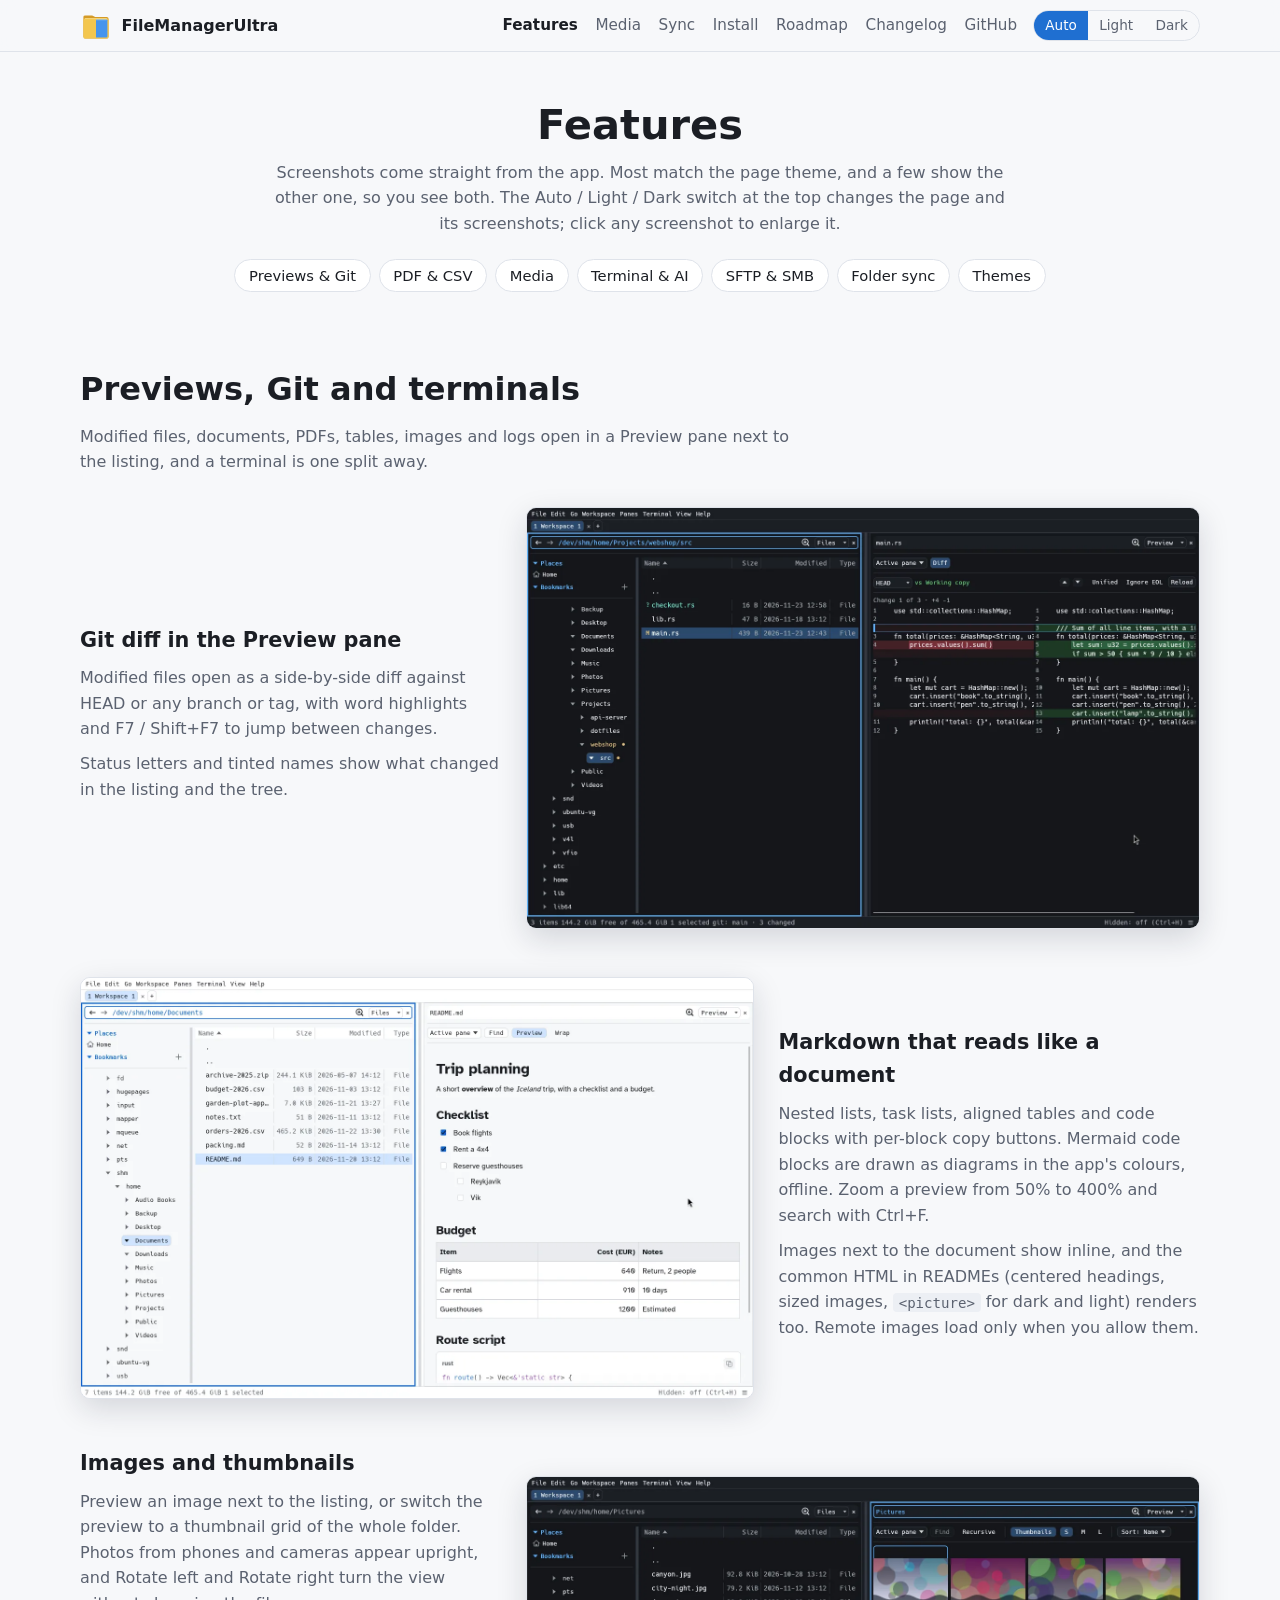
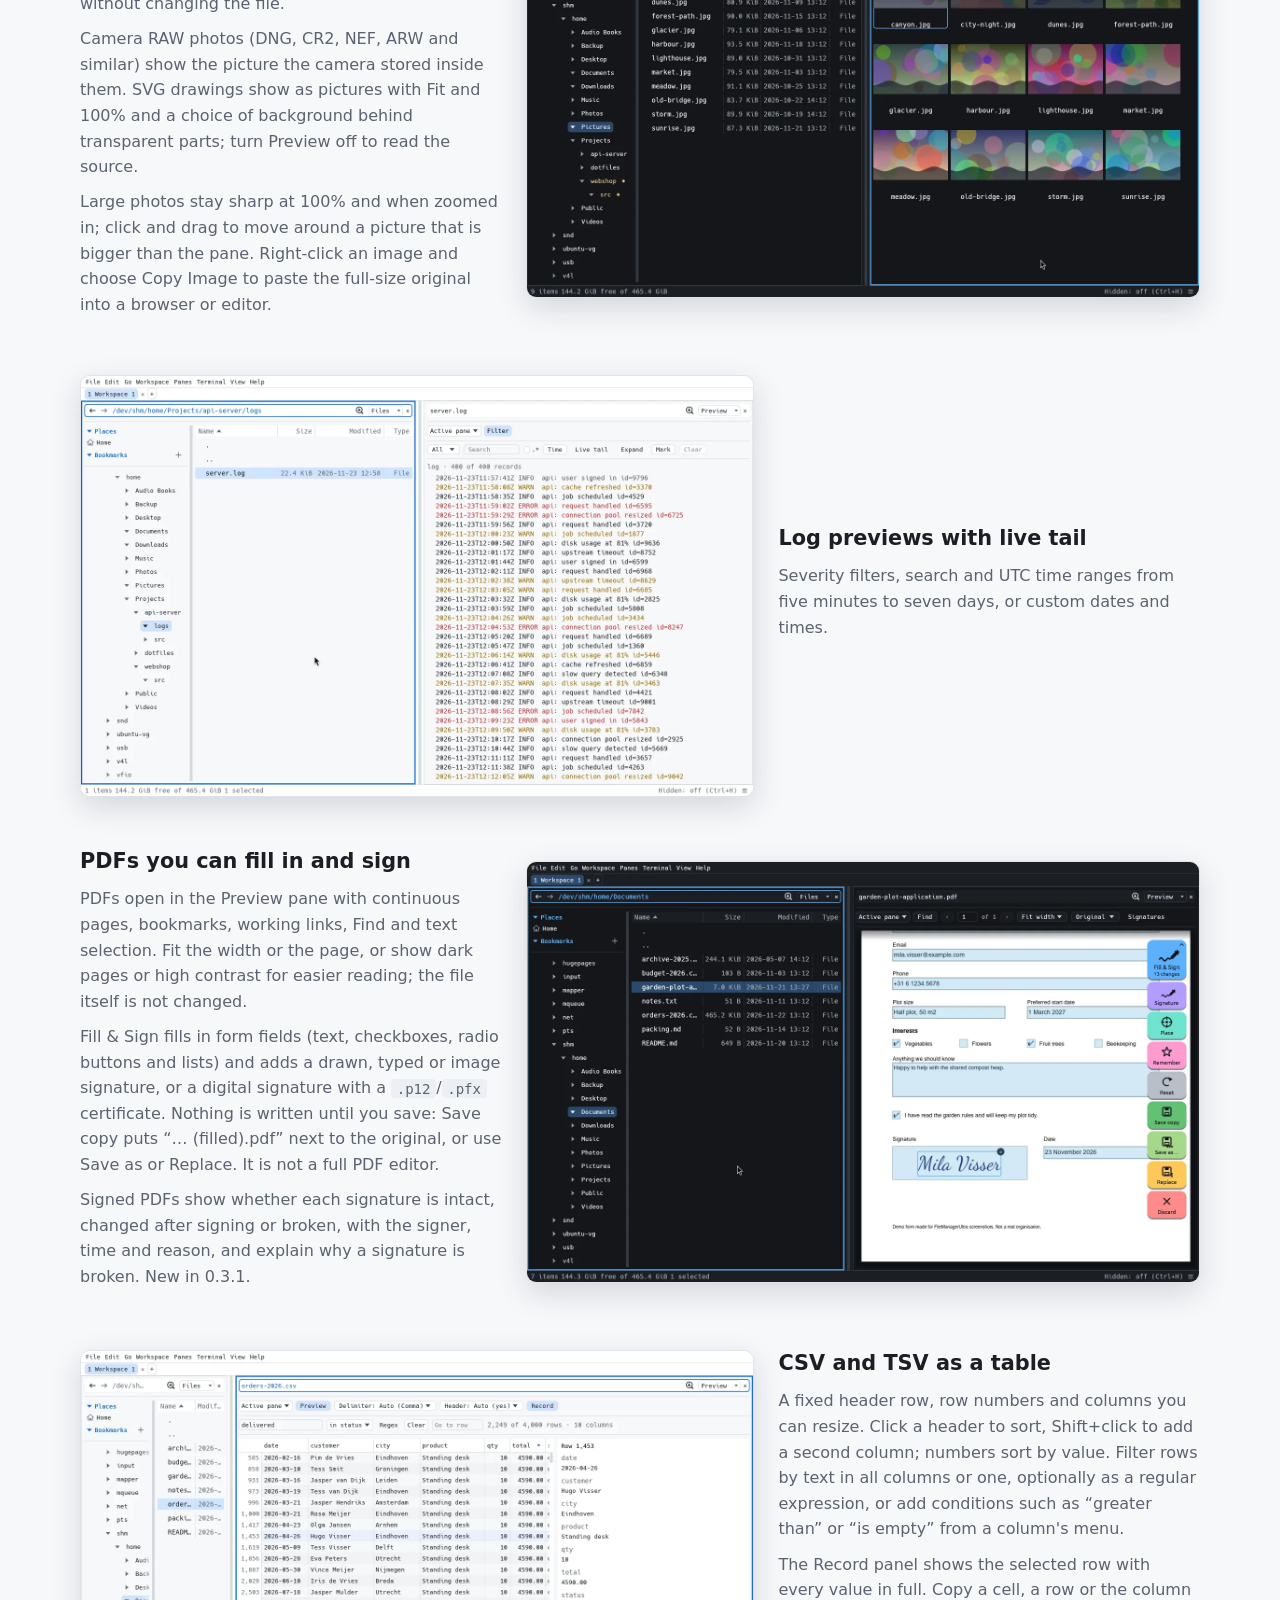
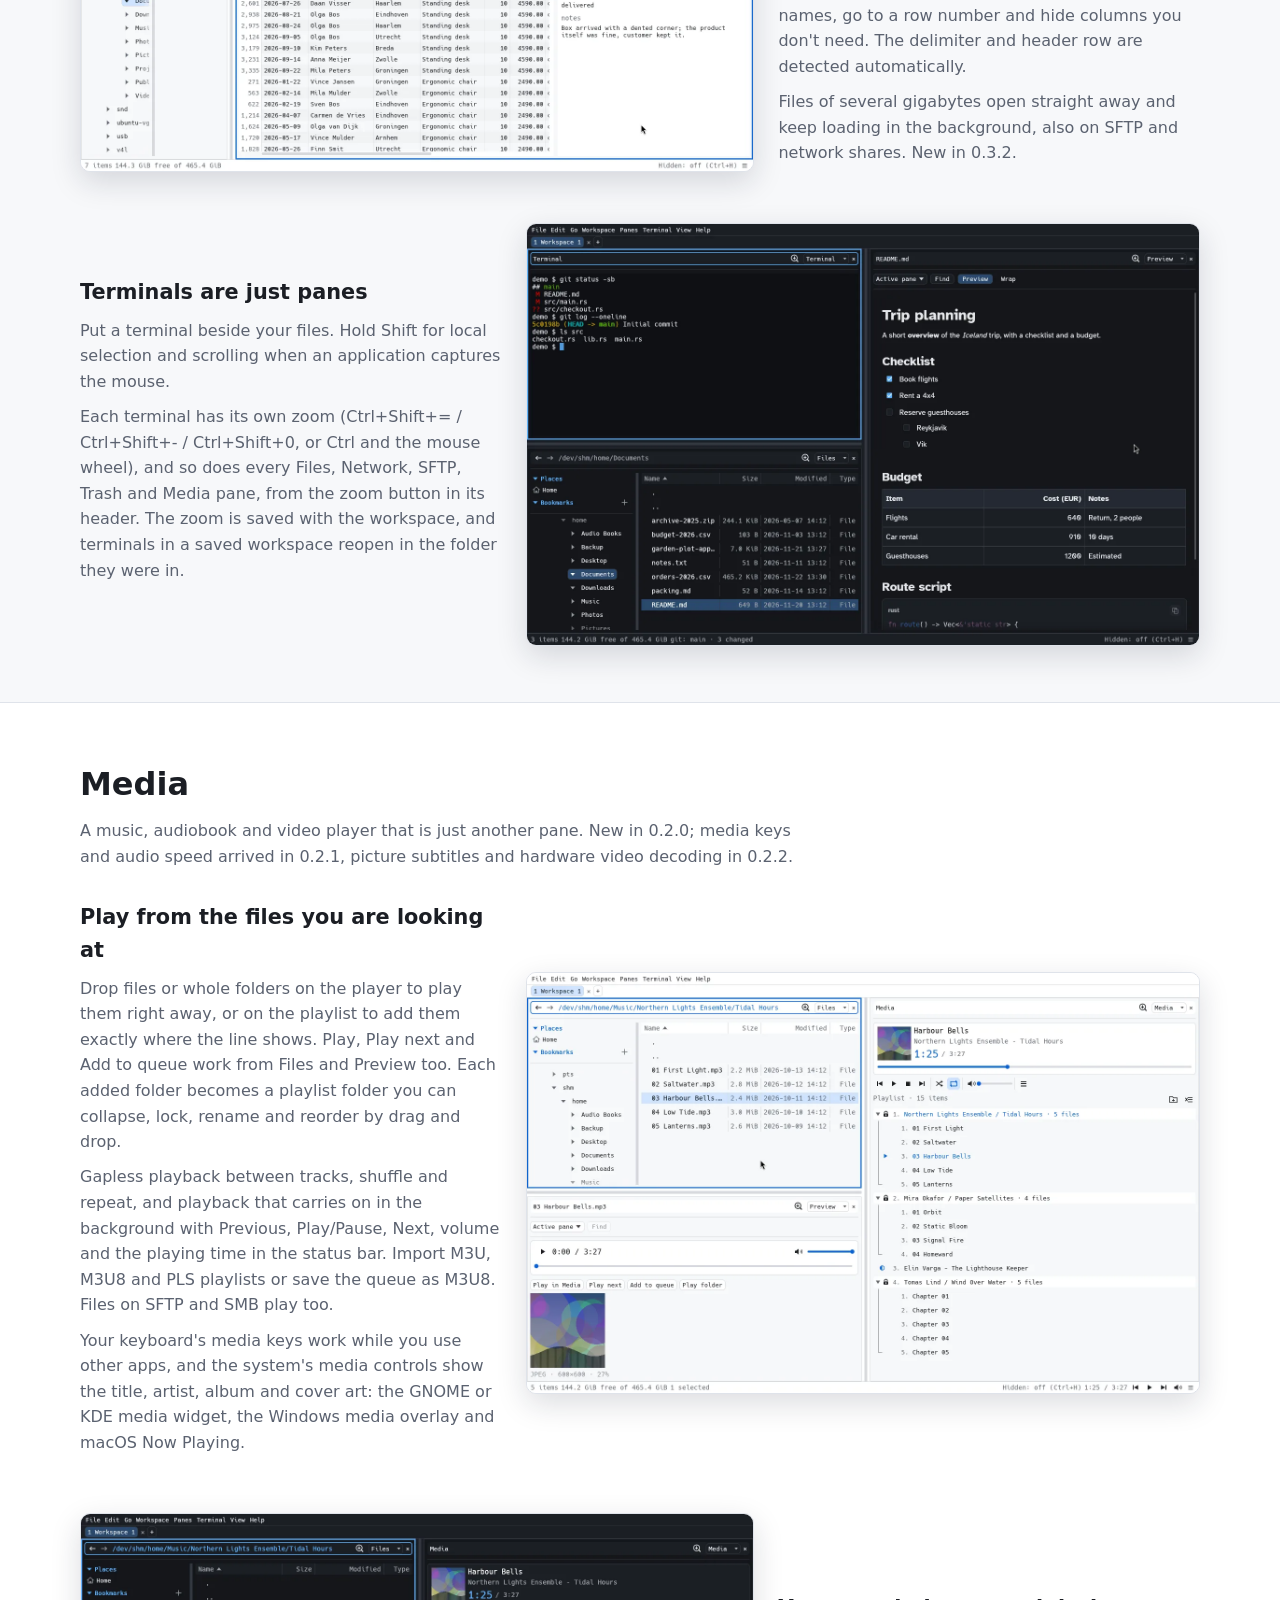
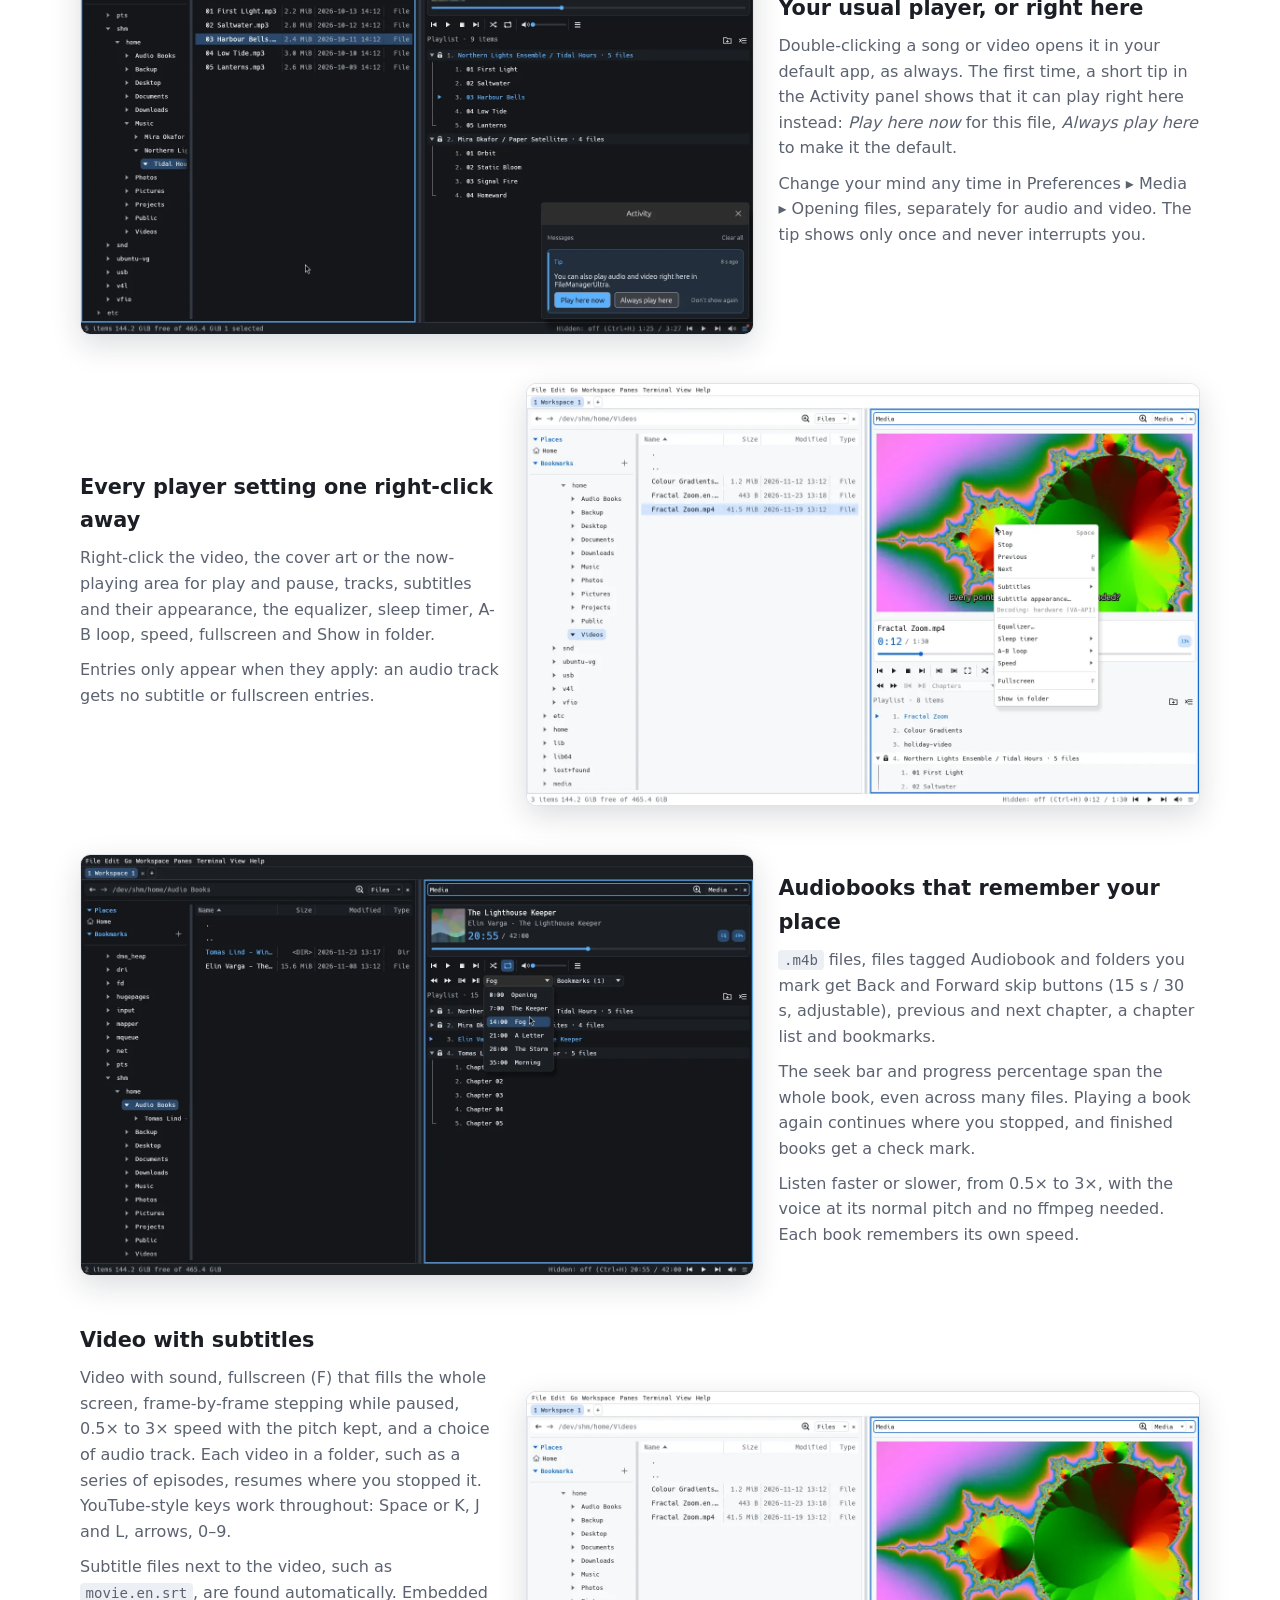
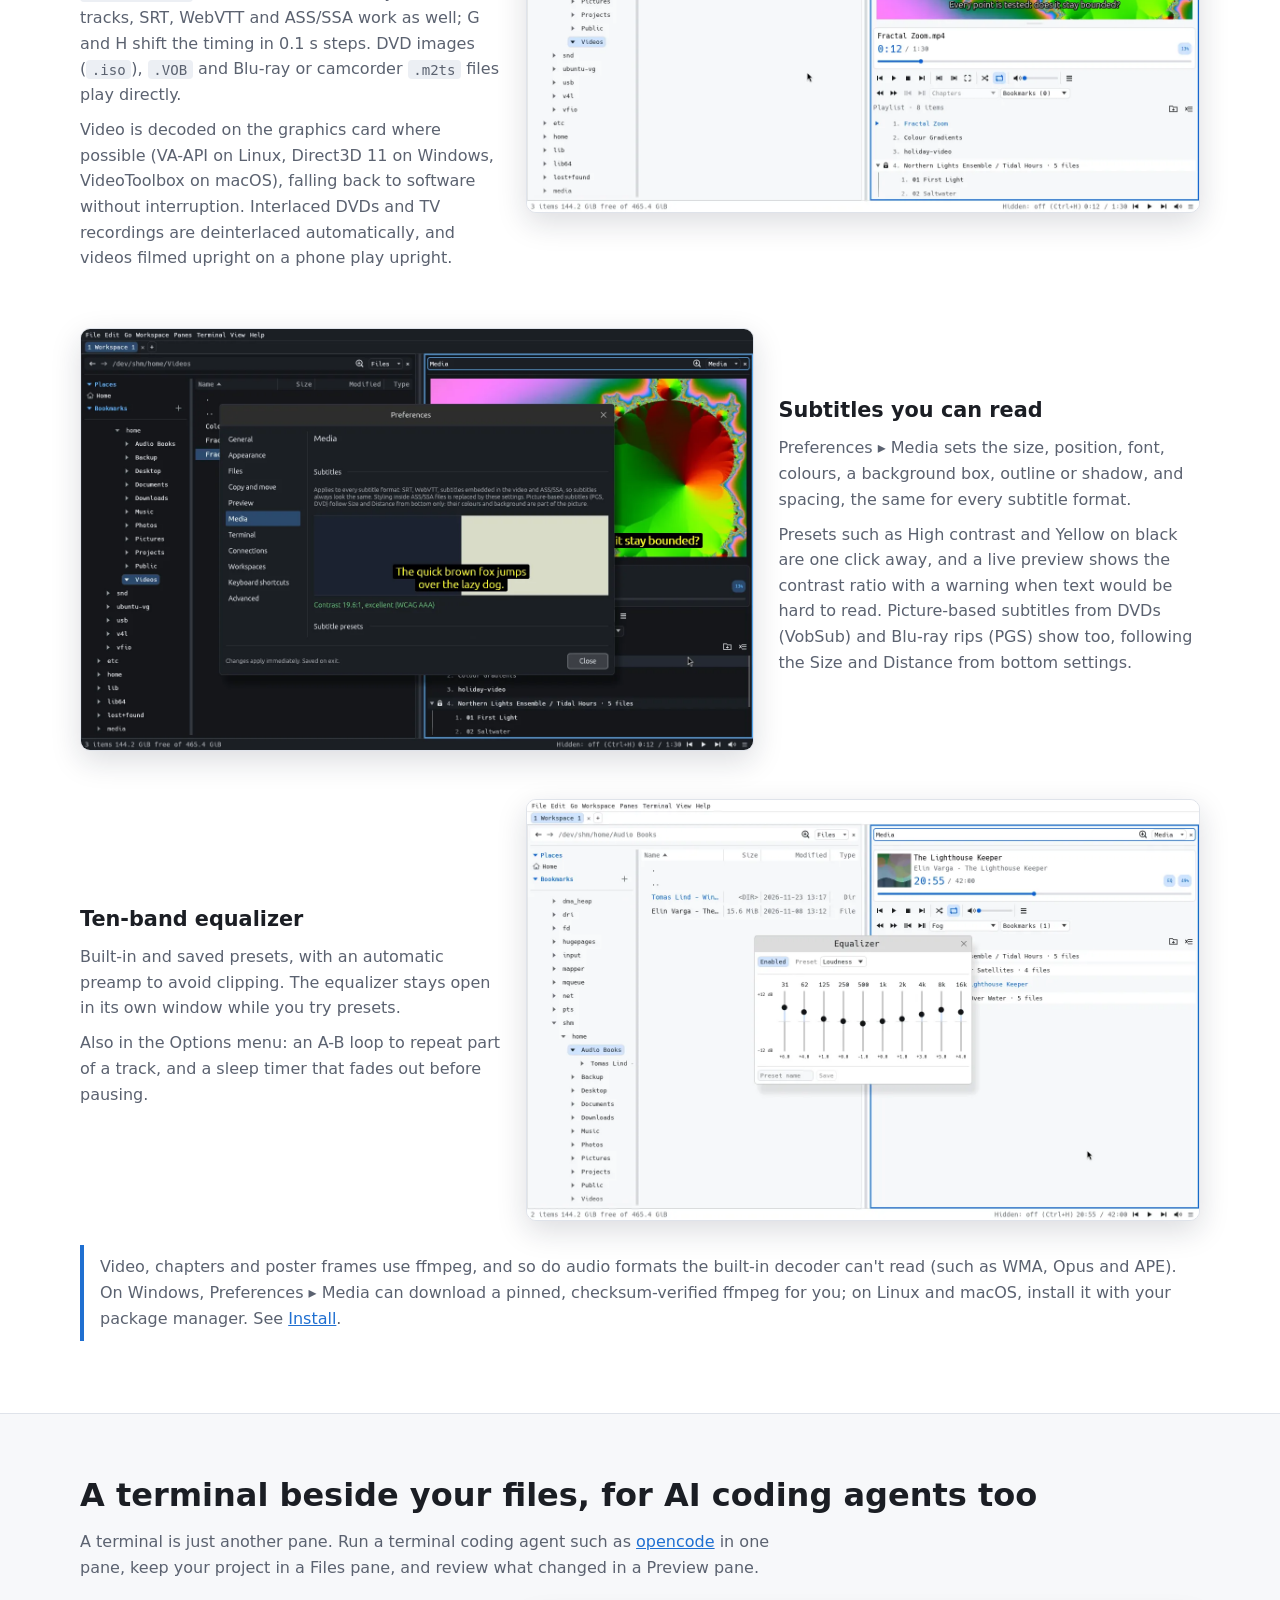
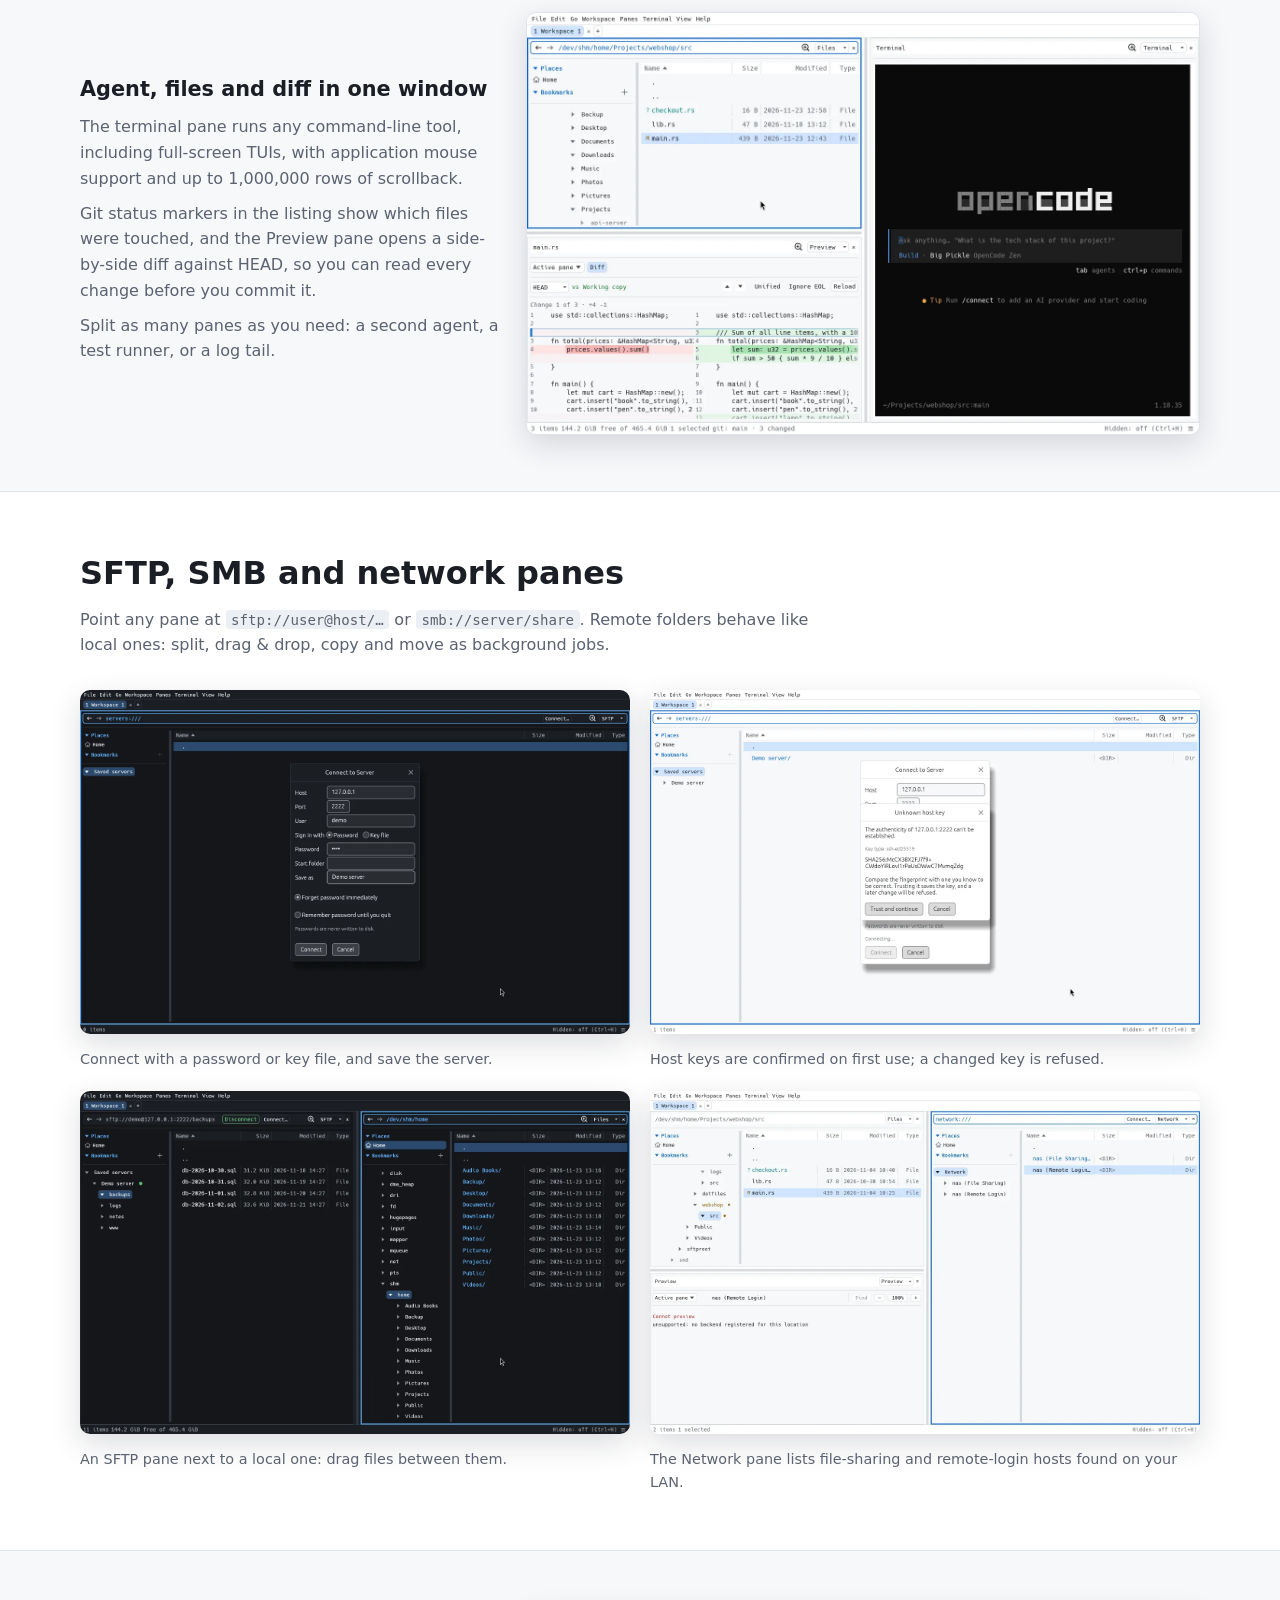
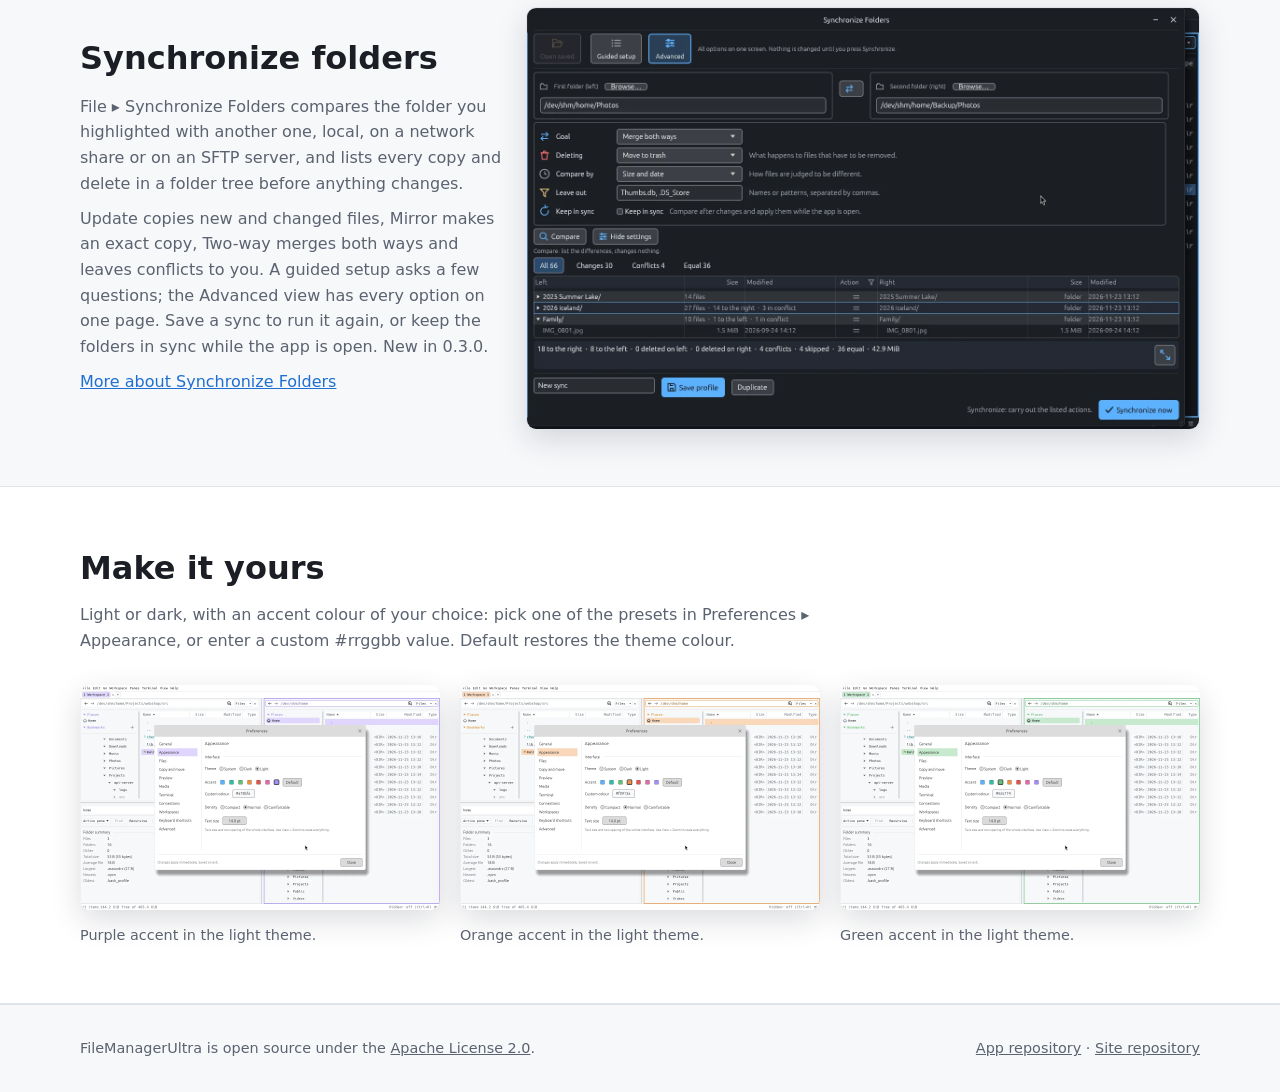
==== commit 7a9445e1: "Shareable anchor links for every feature Each feature on features.html and sync.html, and each secti" ====
--- a/features.html
+++ b/features.html
@@ -54,12 +54,12 @@
 
     <section id="previews">
       <div class="wrap">
-        <h2>Previews, Git and terminals</h2>
+        <h2><a class="self" href="#previews">Previews, Git and terminals</a></h2>
         <p class="sub">Modified files, documents, PDFs, tables, images and logs open in a Preview pane next to the listing, and a terminal is one split away.</p>
         <div class="showcase">
-          <div class="feature">
-            <div class="text">
-              <h3>Git diff in the Preview pane</h3>
+          <div class="feature" id="git-diff">
+            <div class="text">
+              <h3><a class="self" href="#git-diff">Git diff in the Preview pane</a></h3>
               <p>Modified files open as a side-by-side diff against HEAD or any branch or tag, with word highlights and F7 / Shift+F7 to jump between changes.</p>
               <p>Status letters and tinted names show what changed in the listing and the tree.</p>
             </div>
@@ -70,9 +70,9 @@
               </picture>
             </figure>
           </div>
-          <div class="feature">
-            <div class="text">
-              <h3>Markdown that reads like a document</h3>
+          <div class="feature" id="markdown">
+            <div class="text">
+              <h3><a class="self" href="#markdown">Markdown that reads like a document</a></h3>
               <p>Nested lists, task lists, aligned tables and code blocks with per-block copy buttons. Mermaid code blocks are drawn as diagrams in the app's colours, offline. Zoom a preview from 50% to 400% and search with Ctrl+F.</p>
               <p>Images next to the document show inline, and the common HTML in READMEs (centered headings, sized images, <code>&lt;picture&gt;</code> for dark and light) renders too. Remote images load only when you allow them.</p>
             </div>
@@ -83,9 +83,9 @@
               </picture>
             </figure>
           </div>
-          <div class="feature">
-            <div class="text">
-              <h3>Images and thumbnails</h3>
+          <div class="feature" id="images">
+            <div class="text">
+              <h3><a class="self" href="#images">Images and thumbnails</a></h3>
               <p>Preview an image next to the listing, or switch the preview to a thumbnail grid of the whole folder. Photos from phones and cameras appear upright, and Rotate left and Rotate right turn the view without changing the file.</p>
               <p>Camera RAW photos (DNG, CR2, NEF, ARW and similar) show the picture the camera stored inside them. SVG drawings show as pictures with Fit and 100% and a choice of background behind transparent parts; turn Preview off to read the source.</p>
               <p>Large photos stay sharp at 100% and when zoomed in; click and drag to move around a picture that is bigger than the pane. Right-click an image and choose Copy Image to paste the full-size original into a browser or editor.</p>
@@ -97,9 +97,9 @@
               </picture>
             </figure>
           </div>
-          <div class="feature">
-            <div class="text">
-              <h3>Log previews with live tail</h3>
+          <div class="feature" id="logs">
+            <div class="text">
+              <h3><a class="self" href="#logs">Log previews with live tail</a></h3>
               <p>Severity filters, search and UTC time ranges from five minutes to seven days, or custom dates and times.</p>
             </div>
             <figure class="shot">
@@ -111,7 +111,7 @@
           </div>
           <div class="feature" id="pdf">
             <div class="text">
-              <h3>PDFs you can fill in and sign</h3>
+              <h3><a class="self" href="#pdf">PDFs you can fill in and sign</a></h3>
               <p>PDFs open in the Preview pane with continuous pages, bookmarks, working links, Find and text selection. Fit the width or the page, or show dark pages or high contrast for easier reading; the file itself is not changed.</p>
               <p>Fill &amp; Sign fills in form fields (text, checkboxes, radio buttons and lists) and adds a drawn, typed or image signature, or a digital signature with a <code>.p12</code>/<code>.pfx</code> certificate. Nothing is written until you save: Save copy puts &ldquo;&hellip; (filled).pdf&rdquo; next to the original, or use Save as or Replace. It is not a full PDF editor.</p>
               <p>Signed PDFs show whether each signature is intact, changed after signing or broken, with the signer, time and reason, and explain why a signature is broken. New in 0.3.1.</p>
@@ -125,7 +125,7 @@
           </div>
           <div class="feature" id="csv">
             <div class="text">
-              <h3>CSV and TSV as a table</h3>
+              <h3><a class="self" href="#csv">CSV and TSV as a table</a></h3>
               <p>A fixed header row, row numbers and columns you can resize. Click a header to sort, Shift+click to add a second column; numbers sort by value. Filter rows by text in all columns or one, optionally as a regular expression, or add conditions such as &ldquo;greater than&rdquo; or &ldquo;is empty&rdquo; from a column's menu.</p>
               <p>The Record panel shows the selected row with every value in full. Copy a cell, a row or the column names, go to a row number and hide columns you don't need. The delimiter and header row are detected automatically.</p>
               <p>Files of several gigabytes open straight away and keep loading in the background, also on SFTP and network shares. New in 0.3.2.</p>
@@ -137,9 +137,9 @@
               </picture>
             </figure>
           </div>
-          <div class="feature">
-            <div class="text">
-              <h3>Terminals are just panes</h3>
+          <div class="feature" id="terminals">
+            <div class="text">
+              <h3><a class="self" href="#terminals">Terminals are just panes</a></h3>
               <p>Put a terminal beside your files. Hold Shift for local selection and scrolling when an application captures the mouse.</p>
               <p>Each terminal has its own zoom (Ctrl+Shift+= / Ctrl+Shift+- / Ctrl+Shift+0, or Ctrl and the mouse wheel), and so does every Files, Network, SFTP, Trash and Media pane, from the zoom button in its header. The zoom is saved with the workspace, and terminals in a saved workspace reopen in the folder they were in.</p>
             </div>
@@ -156,12 +156,12 @@
 
     <section id="media" class="alt">
       <div class="wrap">
-        <h2>Media</h2>
+        <h2><a class="self" href="#media">Media</a></h2>
         <p class="sub">A music, audiobook and video player that is just another pane. New in 0.2.0; media keys and audio speed arrived in 0.2.1, picture subtitles and hardware video decoding in 0.2.2.</p>
         <div class="showcase">
-          <div class="feature">
-            <div class="text">
-              <h3>Play from the files you are looking at</h3>
+          <div class="feature" id="playback">
+            <div class="text">
+              <h3><a class="self" href="#playback">Play from the files you are looking at</a></h3>
               <p>Drop files or whole folders on the player to play them right away, or on the playlist to add them exactly where the line shows. Play, Play next and Add to queue work from Files and Preview too. Each added folder becomes a playlist folder you can collapse, lock, rename and reorder by drag and drop.</p>
               <p>Gapless playback between tracks, shuffle and repeat, and playback that carries on in the background with Previous, Play/Pause, Next, volume and the playing time in the status bar. Import M3U, M3U8 and PLS playlists or save the queue as M3U8. Files on SFTP and SMB play too.</p>
               <p>Your keyboard's media keys work while you use other apps, and the system's media controls show the title, artist, album and cover art: the GNOME or KDE media widget, the Windows media overlay and macOS Now Playing.</p>
@@ -173,9 +173,9 @@
               </picture>
             </figure>
           </div>
-          <div class="feature">
-            <div class="text">
-              <h3>Your usual player, or right here</h3>
+          <div class="feature" id="play-here">
+            <div class="text">
+              <h3><a class="self" href="#play-here">Your usual player, or right here</a></h3>
               <p>Double-clicking a song or video opens it in your default app, as always. The first time, a short tip in the Activity panel shows that it can play right here instead: <em>Play here now</em> for this file, <em>Always play here</em> to make it the default.</p>
               <p>Change your mind any time in Preferences ▸ Media ▸ Opening files, separately for audio and video. The tip shows only once and never interrupts you.</p>
             </div>
@@ -186,9 +186,9 @@
               </picture>
             </figure>
           </div>
-          <div class="feature">
-            <div class="text">
-              <h3>Every player setting one right-click away</h3>
+          <div class="feature" id="player-menu">
+            <div class="text">
+              <h3><a class="self" href="#player-menu">Every player setting one right-click away</a></h3>
               <p>Right-click the video, the cover art or the now-playing area for play and pause, tracks, subtitles and their appearance, the equalizer, sleep timer, A-B loop, speed, fullscreen and Show in folder.</p>
               <p>Entries only appear when they apply: an audio track gets no subtitle or fullscreen entries.</p>
             </div>
@@ -199,9 +199,9 @@
               </picture>
             </figure>
           </div>
-          <div class="feature">
-            <div class="text">
-              <h3>Audiobooks that remember your place</h3>
+          <div class="feature" id="audiobooks">
+            <div class="text">
+              <h3><a class="self" href="#audiobooks">Audiobooks that remember your place</a></h3>
               <p><code>.m4b</code> files, files tagged Audiobook and folders you mark get Back and Forward skip buttons (15 s / 30 s, adjustable), previous and next chapter, a chapter list and bookmarks.</p>
               <p>The seek bar and progress percentage span the whole book, even across many files. Playing a book again continues where you stopped, and finished books get a check mark.</p>
               <p>Listen faster or slower, from 0.5× to 3×, with the voice at its normal pitch and no ffmpeg needed. Each book remembers its own speed.</p>
@@ -213,9 +213,9 @@
               </picture>
             </figure>
           </div>
-          <div class="feature">
-            <div class="text">
-              <h3>Video with subtitles</h3>
+          <div class="feature" id="video">
+            <div class="text">
+              <h3><a class="self" href="#video">Video with subtitles</a></h3>
               <p>Video with sound, fullscreen (F) that fills the whole screen, frame-by-frame stepping while paused, 0.5× to 3× speed with the pitch kept, and a choice of audio track. Each video in a folder, such as a series of episodes, resumes where you stopped it. YouTube-style keys work throughout: Space or K, J and L, arrows, 0–9.</p>
               <p>Subtitle files next to the video, such as <code>movie.en.srt</code>, are found automatically. Embedded tracks, SRT, WebVTT and ASS/SSA work as well; G and H shift the timing in 0.1 s steps. DVD images (<code>.iso</code>), <code>.VOB</code> and Blu-ray or camcorder <code>.m2ts</code> files play directly.</p>
               <p>Video is decoded on the graphics card where possible (VA-API on Linux, Direct3D 11 on Windows, VideoToolbox on macOS), falling back to software without interruption. Interlaced DVDs and TV recordings are deinterlaced automatically, and videos filmed upright on a phone play upright.</p>
@@ -227,9 +227,9 @@
               </picture>
             </figure>
           </div>
-          <div class="feature">
-            <div class="text">
-              <h3>Subtitles you can read</h3>
+          <div class="feature" id="subtitles">
+            <div class="text">
+              <h3><a class="self" href="#subtitles">Subtitles you can read</a></h3>
               <p>Preferences ▸ Media sets the size, position, font, colours, a background box, outline or shadow, and spacing, the same for every subtitle format.</p>
               <p>Presets such as High contrast and Yellow on black are one click away, and a live preview shows the contrast ratio with a warning when text would be hard to read. Picture-based subtitles from DVDs (VobSub) and Blu-ray rips (PGS) show too, following the Size and Distance from bottom settings.</p>
             </div>
@@ -240,9 +240,9 @@
               </picture>
             </figure>
           </div>
-          <div class="feature">
-            <div class="text">
-              <h3>Ten-band equalizer</h3>
+          <div class="feature" id="equalizer">
+            <div class="text">
+              <h3><a class="self" href="#equalizer">Ten-band equalizer</a></h3>
               <p>Built-in and saved presets, with an automatic preamp to avoid clipping. The equalizer stays open in its own window while you try presets.</p>
               <p>Also in the Options menu: an A-B loop to repeat part of a track, and a sleep timer that fades out before pausing.</p>
             </div>
@@ -260,7 +260,7 @@
 
     <section id="ai">
       <div class="wrap">
-        <h2>A terminal beside your files, for AI coding agents too</h2>
+        <h2><a class="self" href="#ai">A terminal beside your files, for AI coding agents too</a></h2>
         <p class="sub">A terminal is just another pane. Run a terminal coding agent such as <a href="https://opencode.ai">opencode</a> in one pane, keep your project in a Files pane, and review what changed in a Preview pane.</p>
         <div class="feature">
           <div class="text">
@@ -281,7 +281,7 @@
 
     <section id="remote" class="alt">
       <div class="wrap">
-        <h2>SFTP, SMB and network panes</h2>
+        <h2><a class="self" href="#remote">SFTP, SMB and network panes</a></h2>
         <p class="sub">Point any pane at <code>sftp://user@host/…</code> or <code>smb://server/share</code>. Remote folders behave like local ones: split, drag &amp; drop, copy and move as background jobs.</p>
         <div class="pair">
           <figure><picture>
@@ -308,7 +308,7 @@
       <div class="wrap">
         <div class="feature">
           <div class="text">
-            <h2>Synchronize folders</h2>
+            <h2><a class="self" href="#sync">Synchronize folders</a></h2>
             <p>File ▸ Synchronize Folders compares the folder you highlighted with another one, local, on a network share or on an SFTP server, and lists every copy and delete in a folder tree before anything changes.</p>
             <p>Update copies new and changed files, Mirror makes an exact copy, Two-way merges both ways and leaves conflicts to you. A guided setup asks a few questions; the Advanced view has every option on one page. Save a sync to run it again, or keep the folders in sync while the app is open. New in 0.3.0.</p>
             <p><a href="sync.html">More about Synchronize Folders</a></p>
@@ -325,7 +325,7 @@
 
     <section id="accents" class="alt">
       <div class="wrap">
-        <h2>Make it yours</h2>
+        <h2><a class="self" href="#accents">Make it yours</a></h2>
         <p class="sub">Light or dark, with an accent colour of your choice: pick one of the presets in Preferences &#9656; Appearance, or enter a custom #rrggbb value. Default restores the theme colour.</p>
         <div class="pair trio">
           <figure><picture>
--- a/assets/style.css
+++ b/assets/style.css
@@ -228,3 +228,21 @@
 .faq details p { margin: 0 0 .8rem; color: var(--muted); }
 .grid.spaced { margin-top: 2.5rem; }
 .feature.spaced { margin-top: 2.5rem; }
+
+/* Linkable headings: every feature has a stable anchor (features.html#pdf, sync.html#mirror, …) to share.
+   The heading links to itself, and a "#" shows on hover or keyboard focus. */
+a.self { color: inherit; text-decoration: none; }
+a.self::after { content: "#"; margin-left: .35em; color: var(--muted); font-weight: 400; opacity: 0; }
+a.self:hover::after, a.self:focus-visible::after { opacity: 1; }
+a.self:hover { text-decoration: underline; text-decoration-color: var(--border); text-underline-offset: .2em; }
+.feature[id], .card[id] { scroll-margin-top: 5.5rem; }
+.feature:target, .card:target { outline: 2px solid var(--accent); outline-offset: .75rem; border-radius: var(--radius); }
+.card:target { outline-offset: 3px; }
+@media (prefers-reduced-motion: no-preference) {
+  .feature:target, .card:target { animation: target-fade 2.5s ease-out 1s forwards; }
+}
+@keyframes target-fade { to { outline-color: transparent; } }
+@media (max-width: 600px) {
+  .feature[id], .card[id] { scroll-margin-top: 1rem; }
+  .feature:target, .card:target { outline-offset: .35rem; }
+}
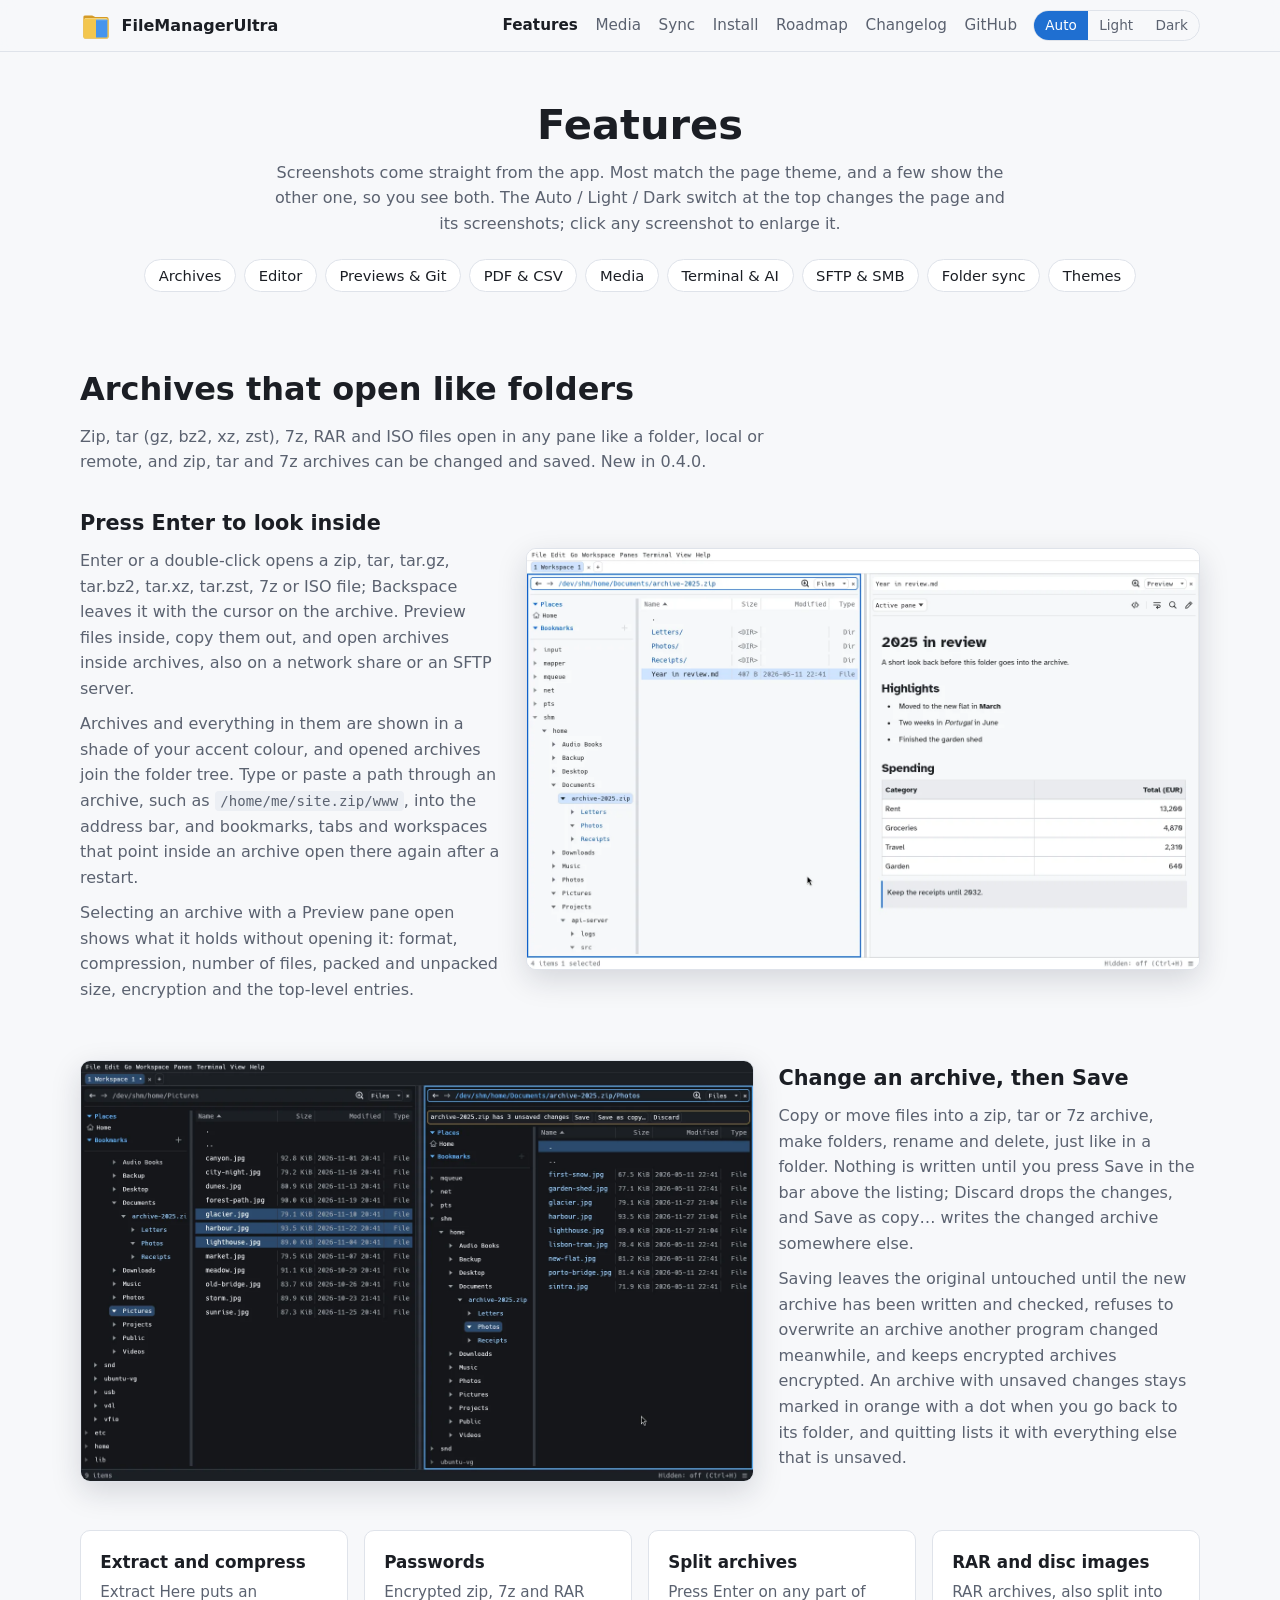
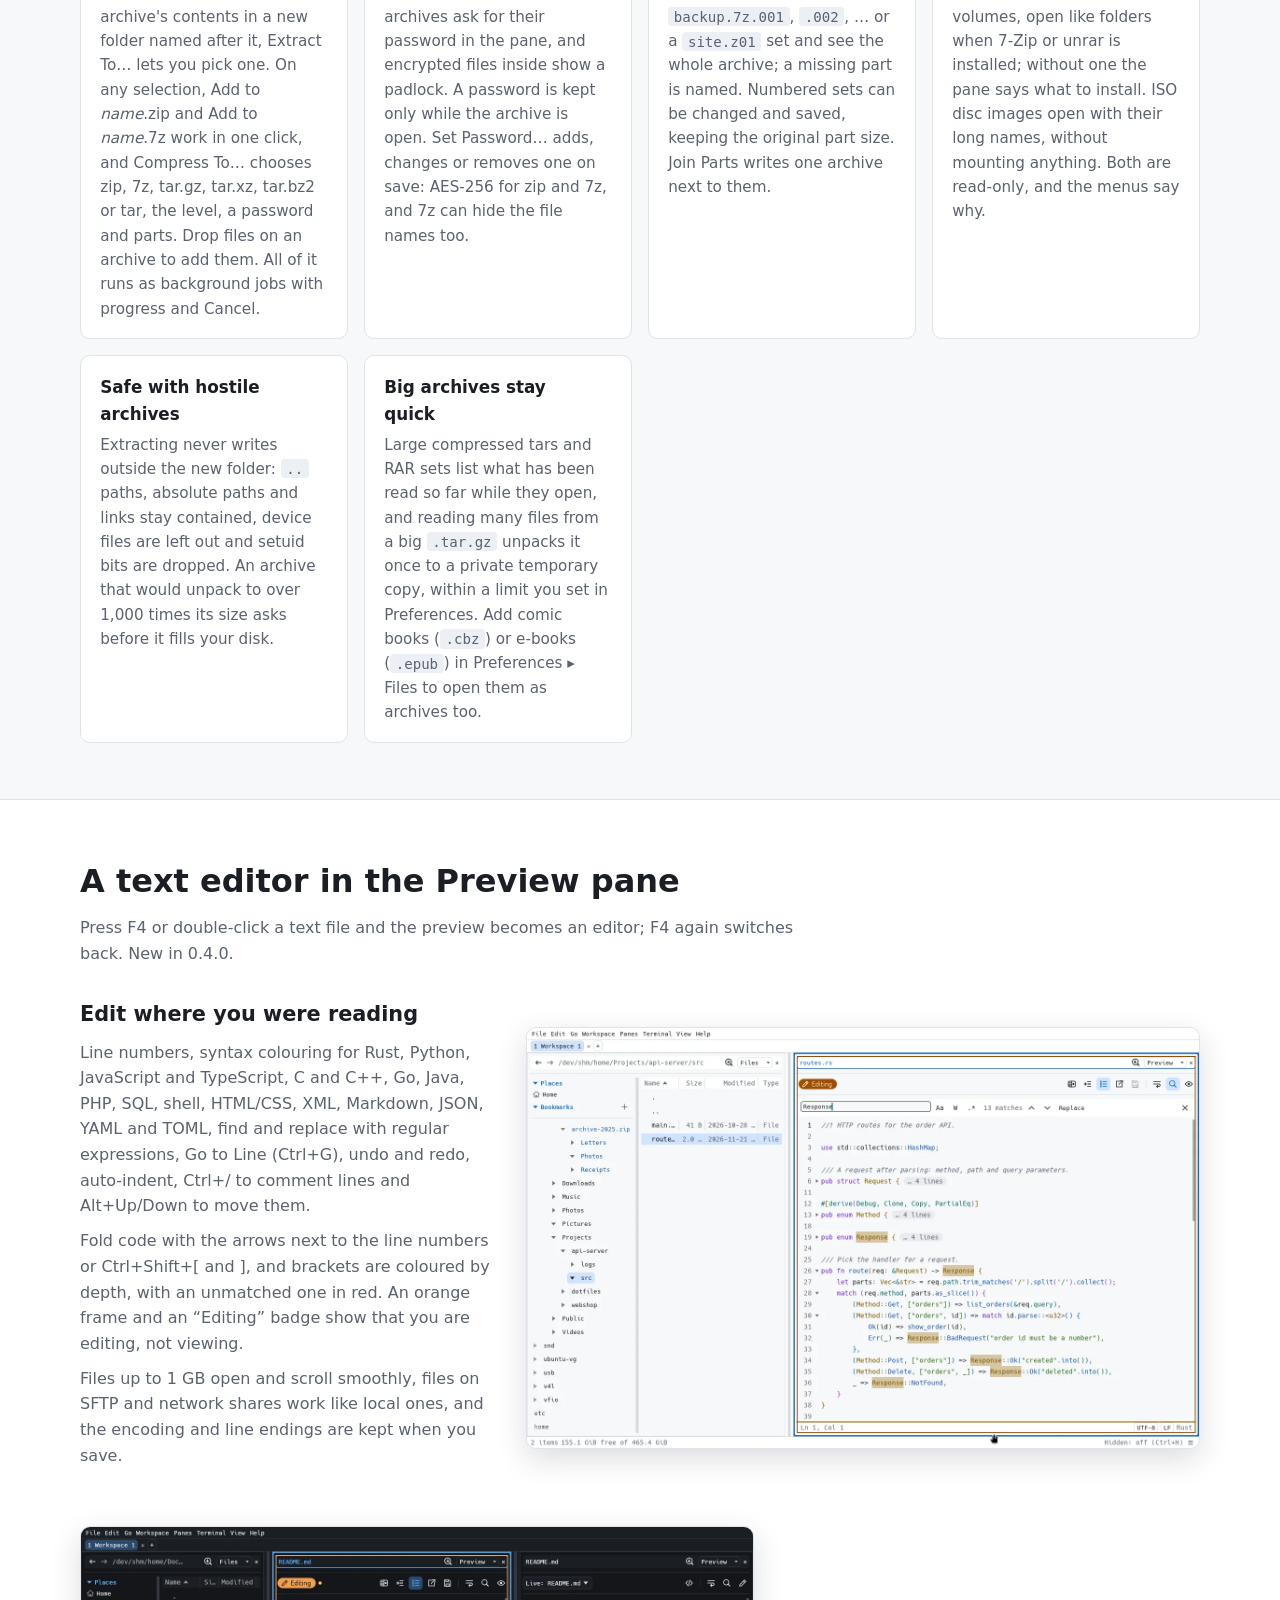
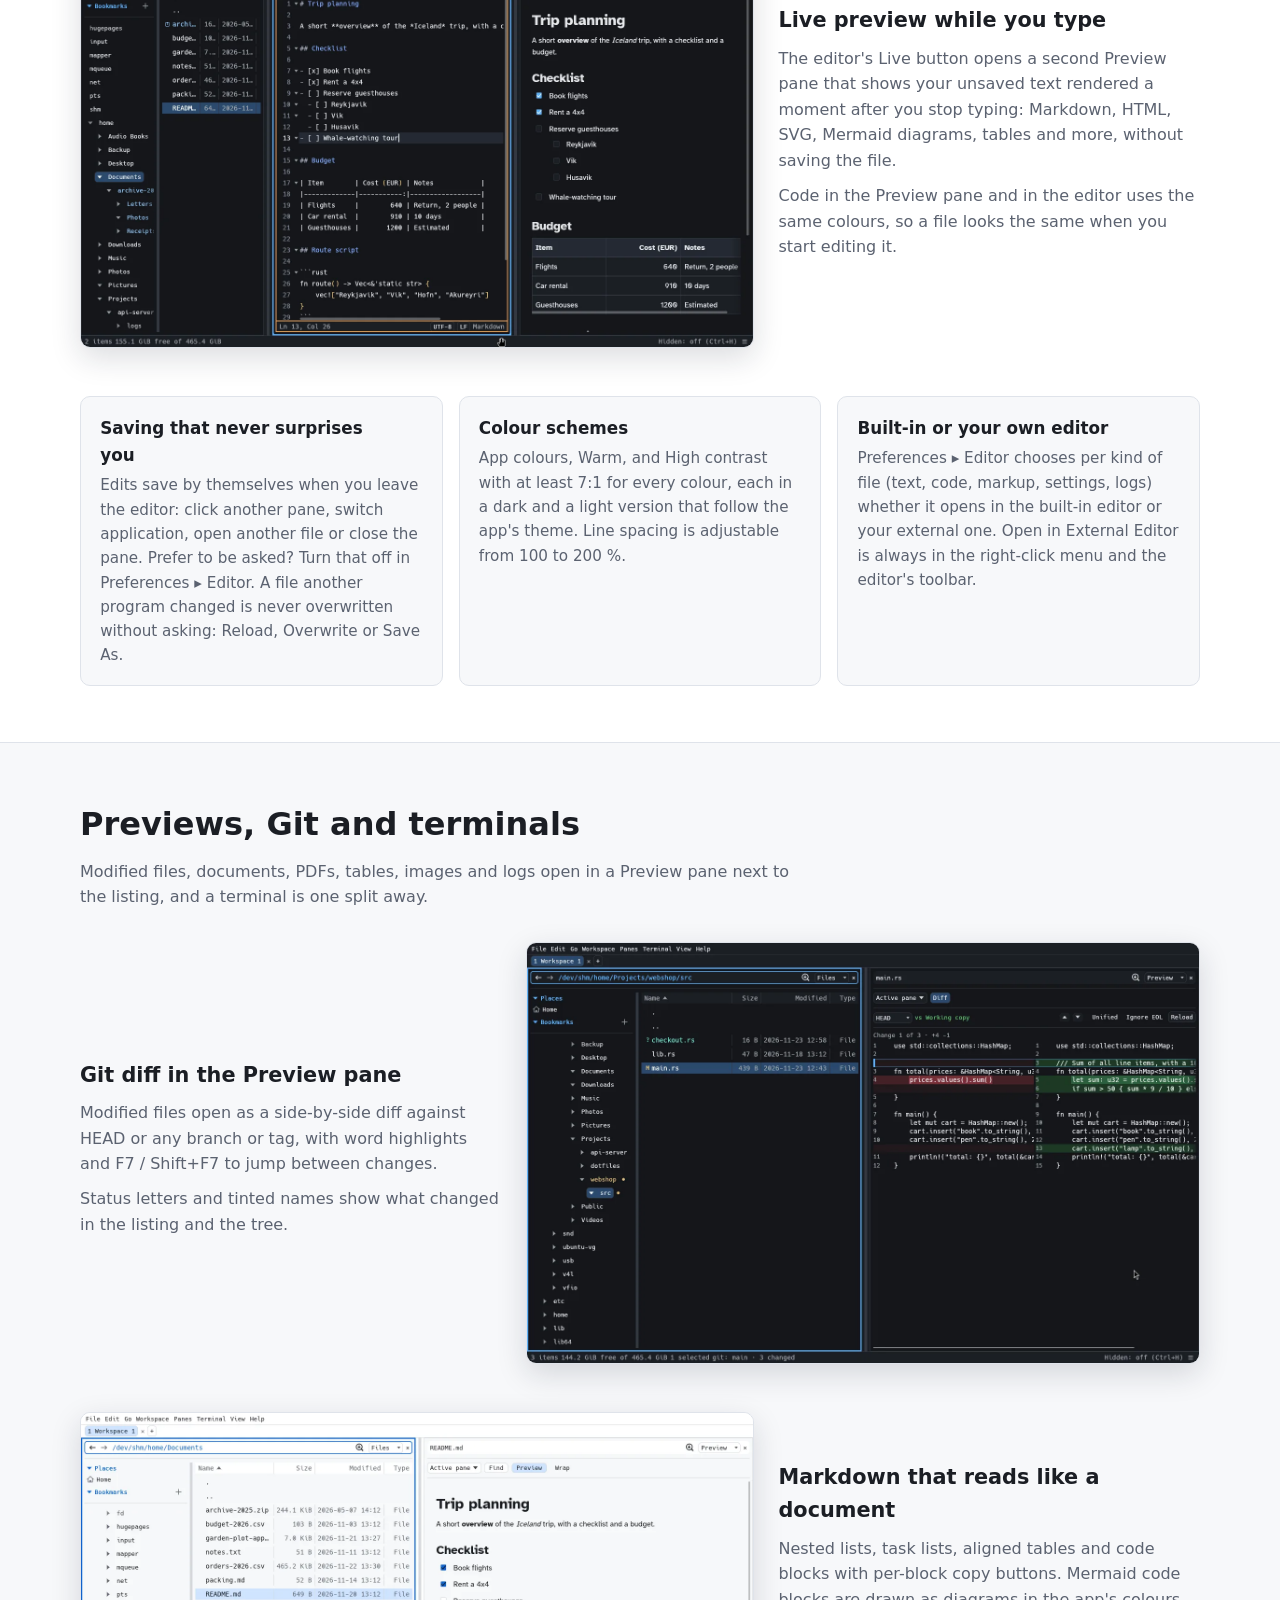
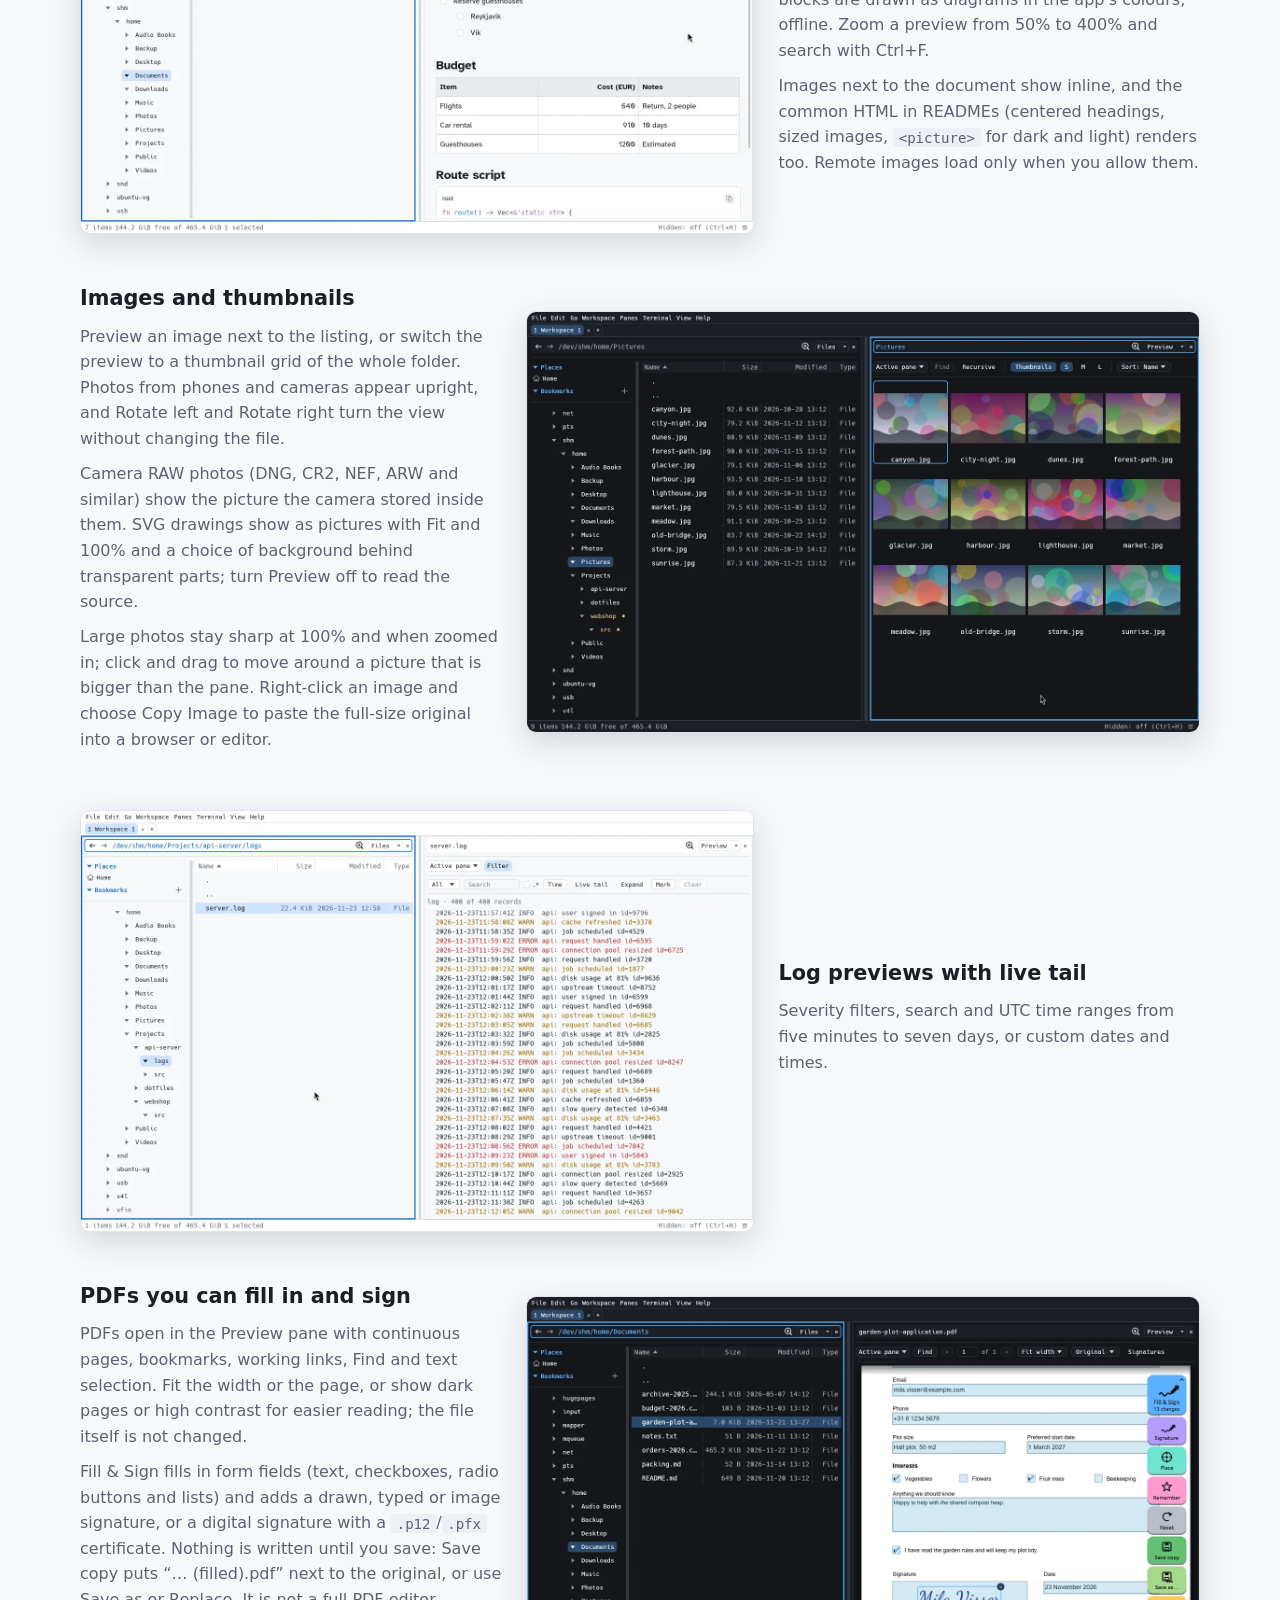
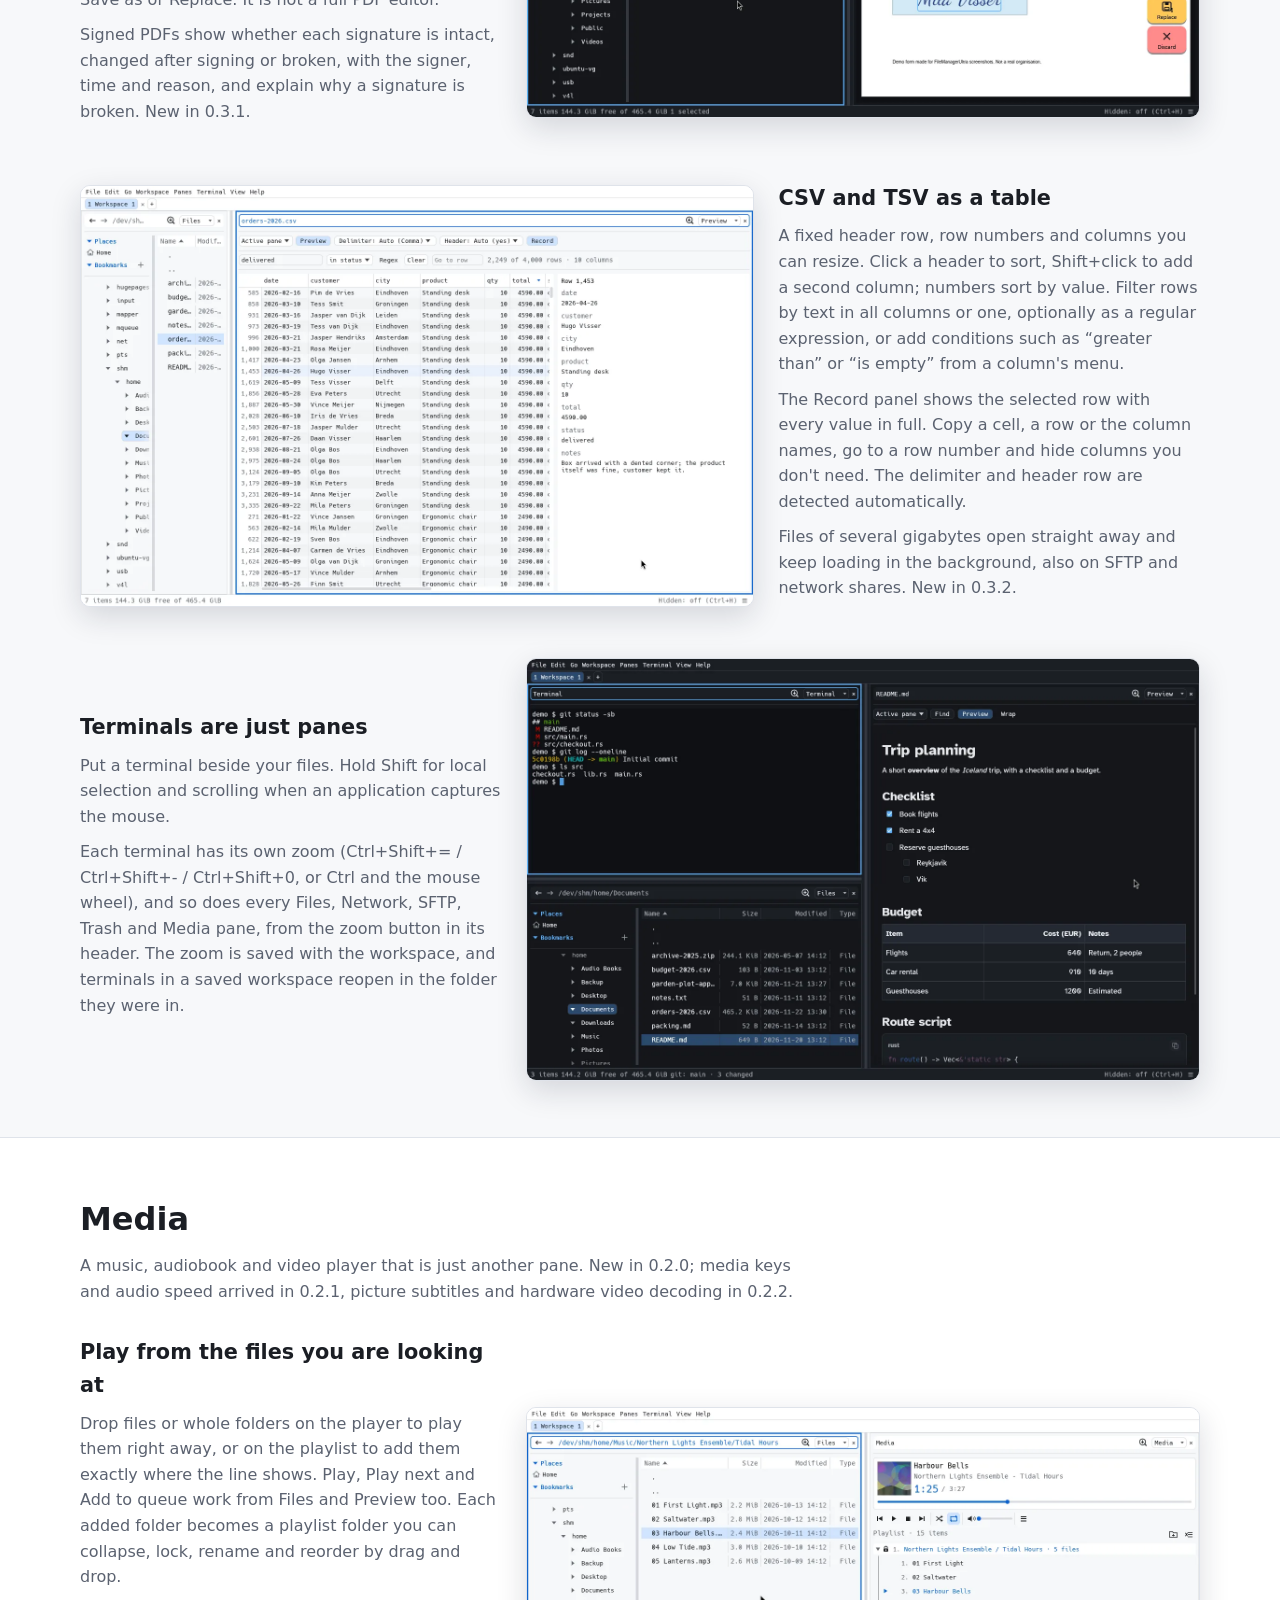
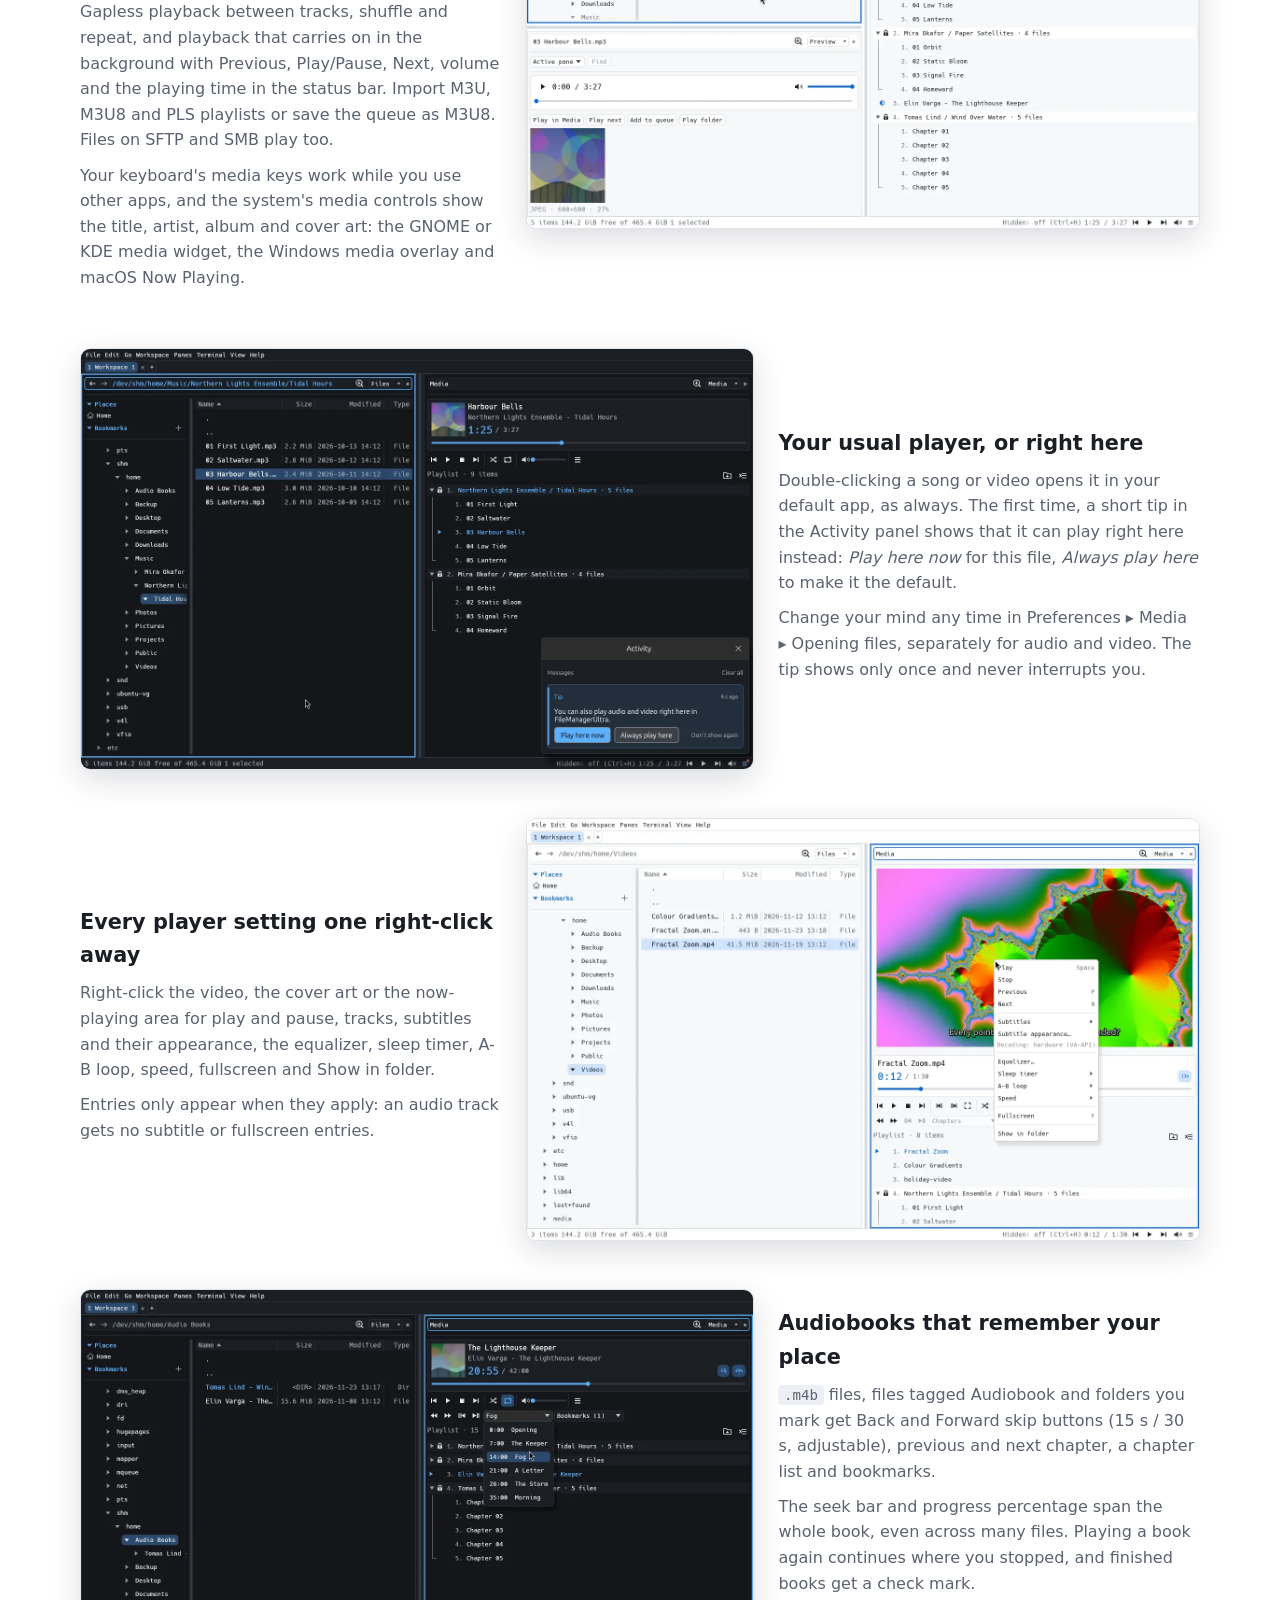
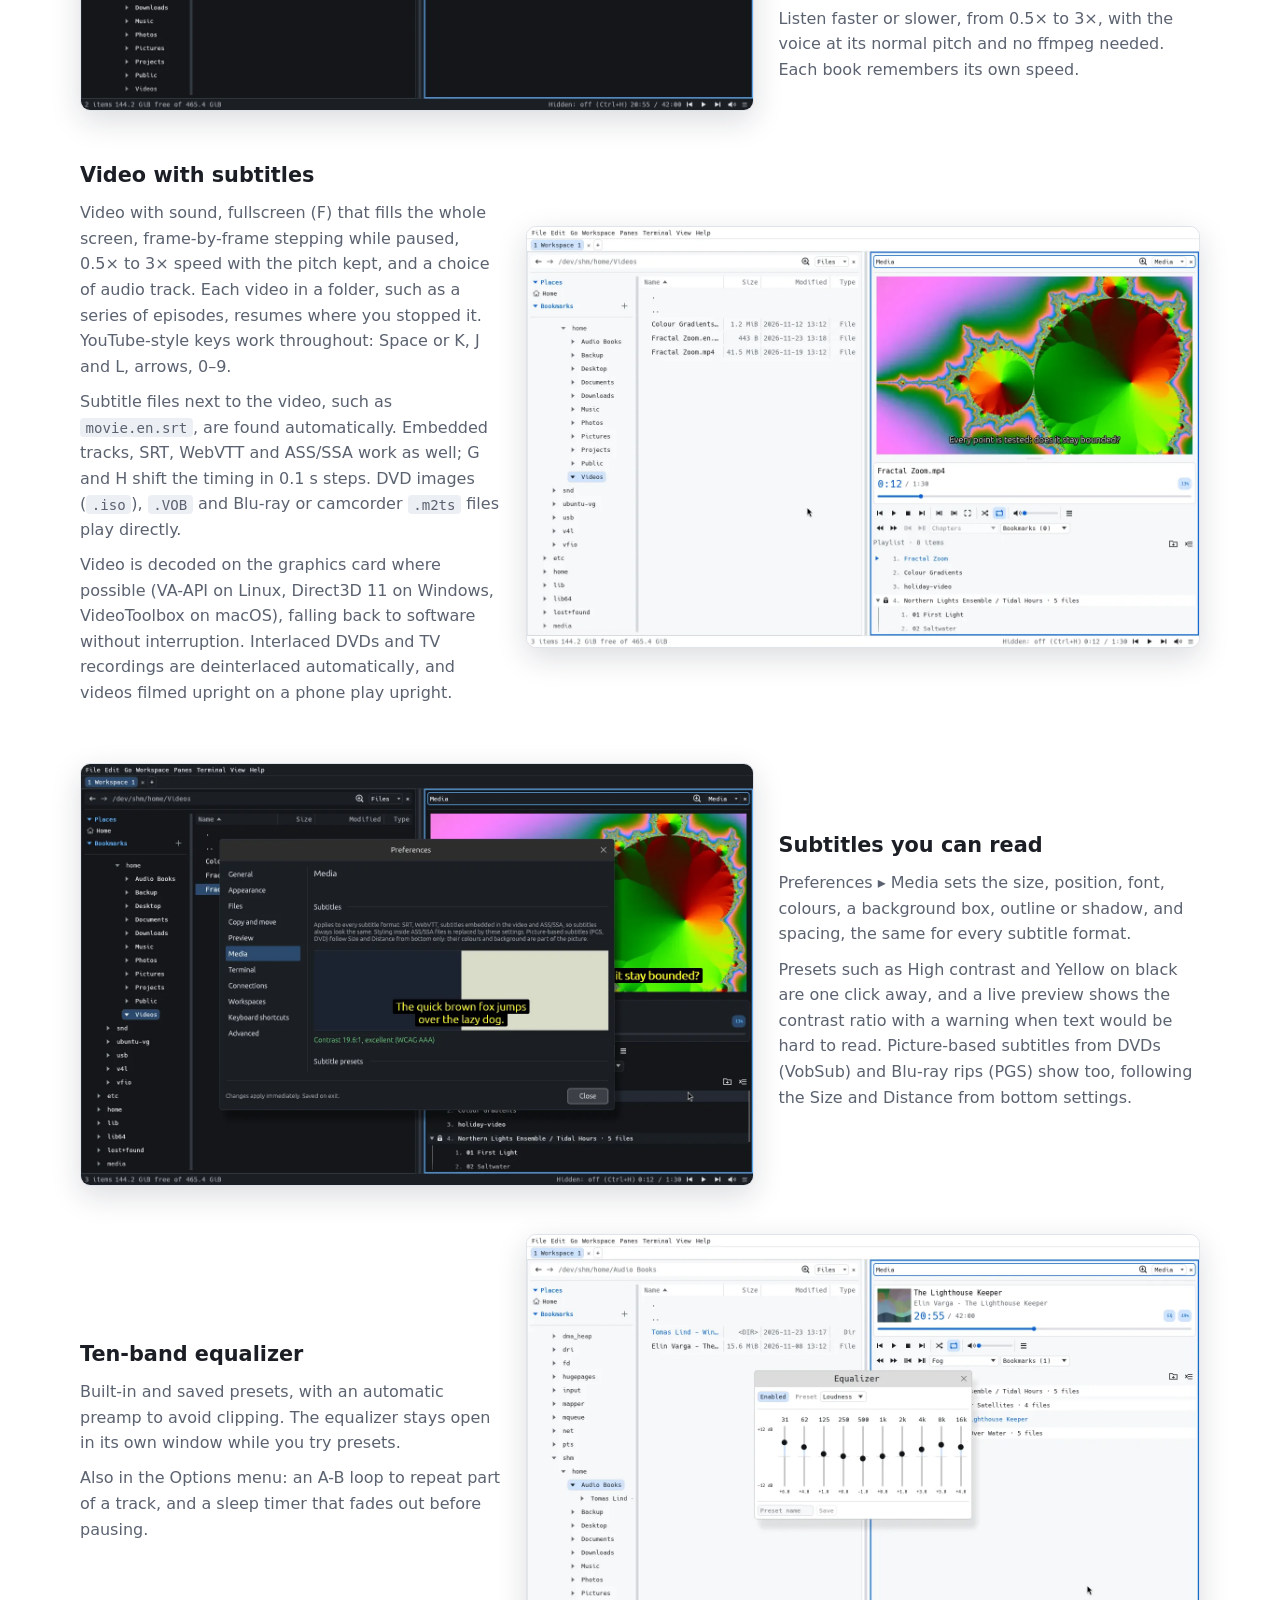
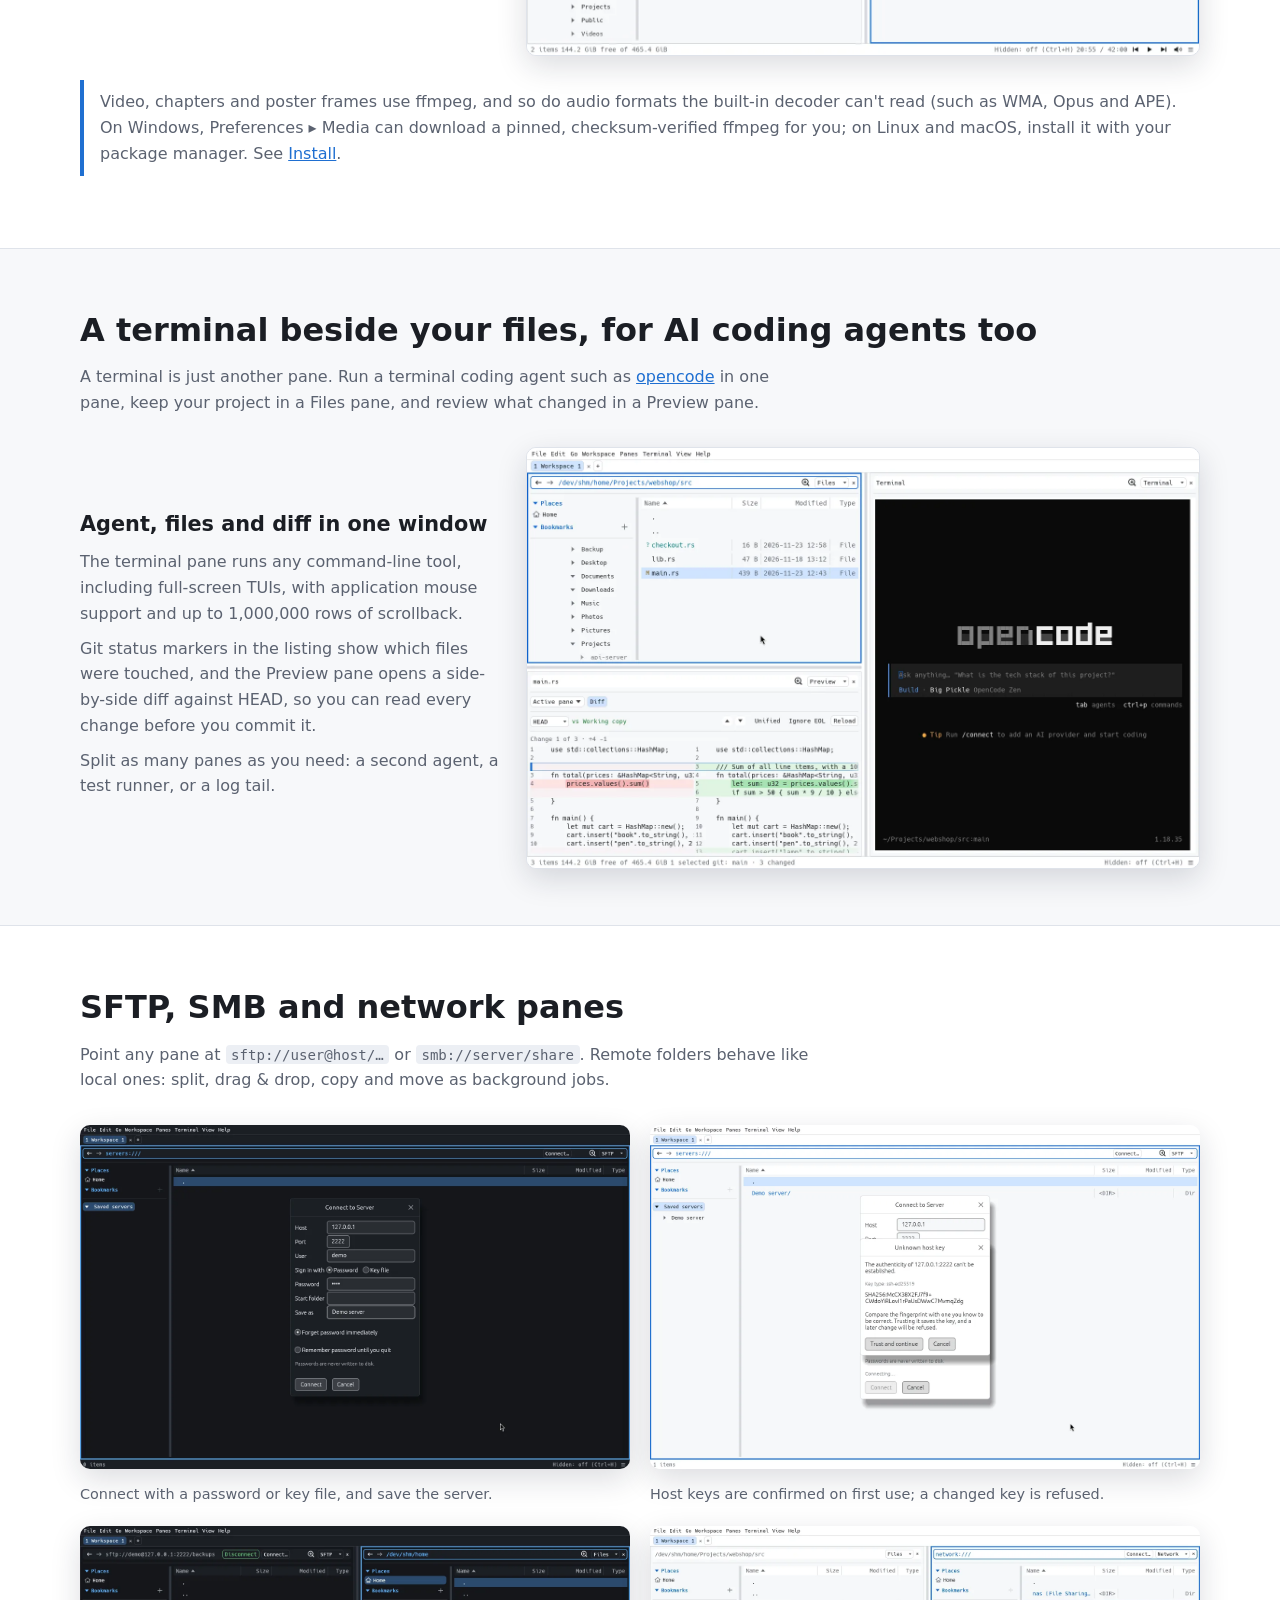
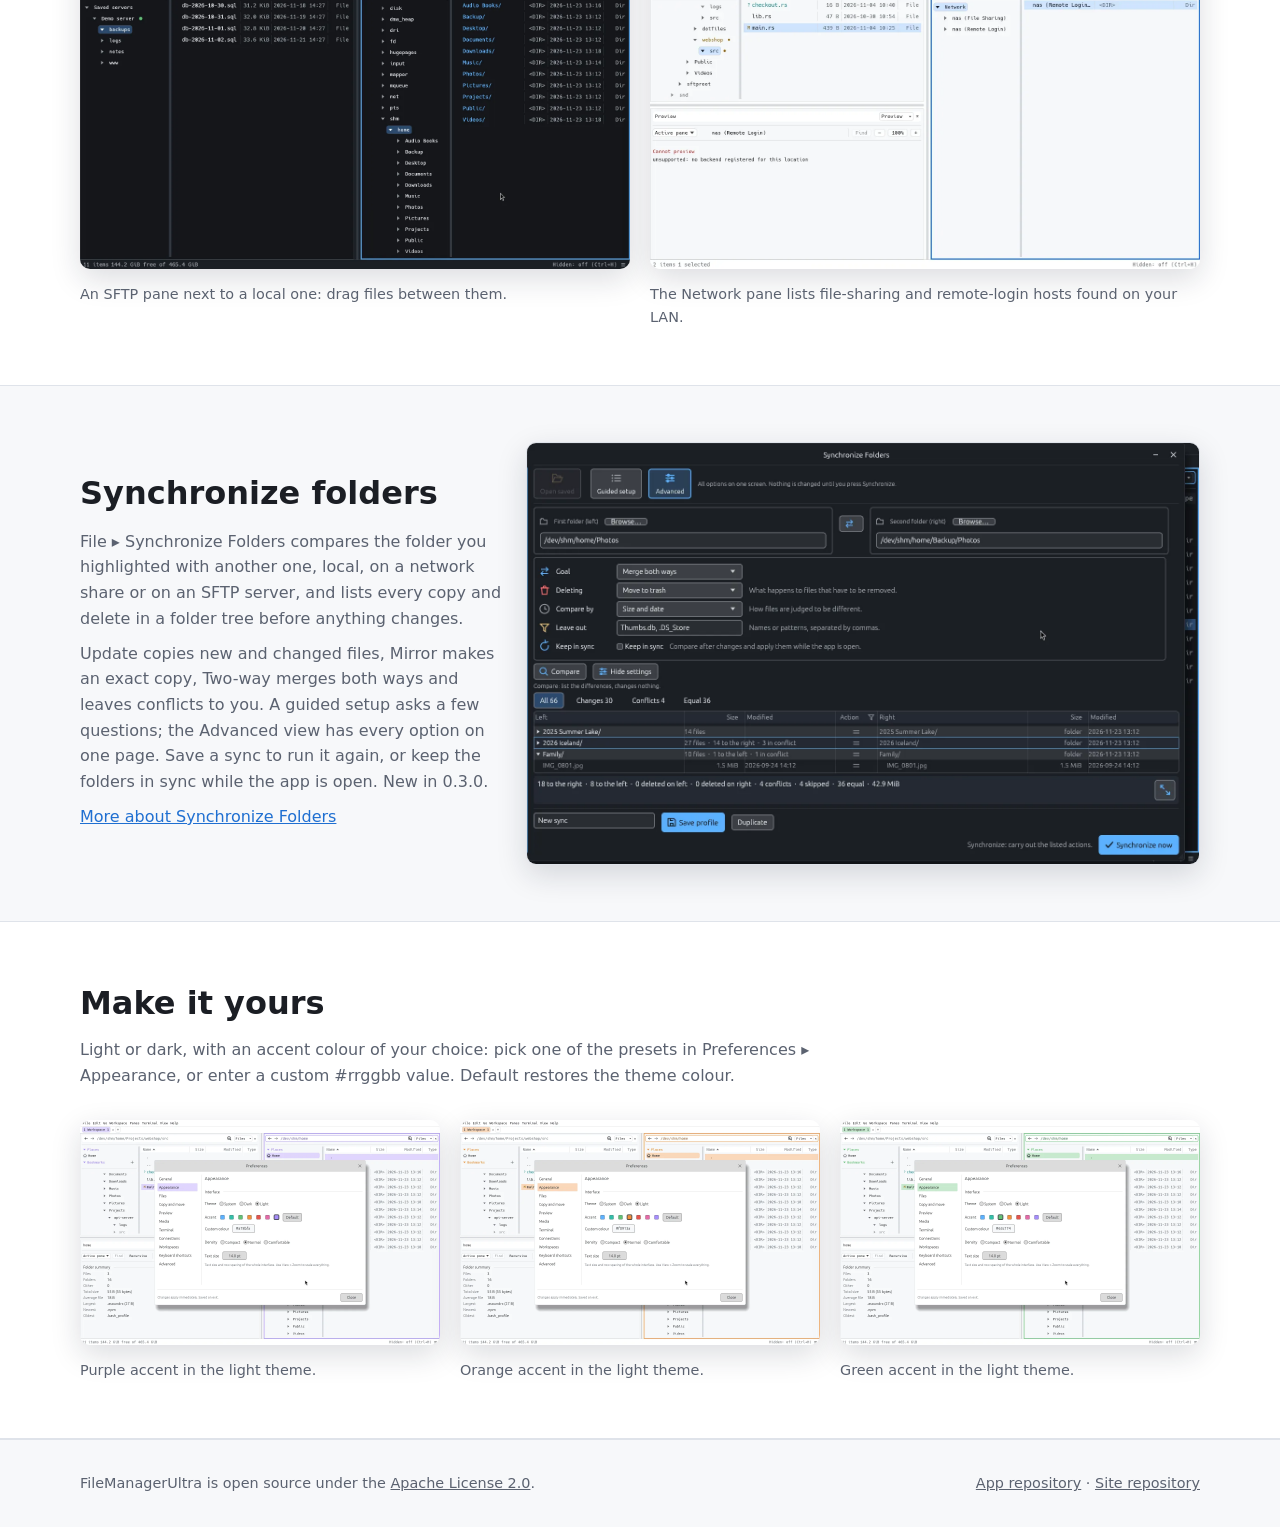
==== commit 35890559: "Site for release 0.4.0 Archives and the built-in editor get the spotlight: a "New in 0.4.0" link in " ====
--- a/features.html
+++ b/features.html
@@ -4,7 +4,7 @@
   <meta charset="utf-8">
   <meta name="viewport" content="width=device-width, initial-scale=1">
   <title>Features – FileManagerUltra</title>
-  <meta name="description" content="What FileManagerUltra does: previews and Git diffs, PDF Fill &amp; Sign, CSV tables, a Media pane with audiobooks, subtitles and an equalizer, terminal panes for AI agents, SFTP and SMB, folder sync and themes.">
+  <meta name="description" content="What FileManagerUltra does: archives that open like folders, a built-in text editor, previews and Git diffs, PDF Fill &amp; Sign, CSV tables, a Media pane with audiobooks, subtitles and an equalizer, terminal panes for AI agents, SFTP and SMB, folder sync and themes.">
   <link rel="canonical" href="https://filemanagerultra.com/features.html">
   <meta name="color-scheme" content="light dark">
   <link rel="icon" type="image/png" href="assets/favicon.png">
@@ -41,6 +41,8 @@
         <h1>Features</h1>
         <p class="sub">Screenshots come straight from the app. Most match the page theme, and a few show the other one, so you see both. The Auto / Light / Dark switch at the top changes the page and its screenshots; click any screenshot to enlarge it.</p>
         <nav class="subnav" aria-label="On this page">
+          <a href="#archives">Archives</a>
+          <a href="#editor">Editor</a>
           <a href="#previews">Previews &amp; Git</a>
           <a href="#pdf">PDF &amp; CSV</a>
           <a href="#media">Media</a>
@@ -52,6 +54,91 @@
       </div>
     </section>
 
+    <section id="archives">
+      <div class="wrap">
+        <h2><a class="self" href="#archives">Archives that open like folders</a></h2>
+        <p class="sub">Zip, tar (gz, bz2, xz, zst), 7z, RAR and ISO files open in any pane like a folder, local or remote, and zip, tar and 7z archives can be changed and saved. New in 0.4.0.</p>
+        <div class="showcase">
+          <div class="feature" id="browse-archives">
+            <div class="text">
+              <h3><a class="self" href="#browse-archives">Press Enter to look inside</a></h3>
+              <p>Enter or a double-click opens a zip, tar, tar.gz, tar.bz2, tar.xz, tar.zst, 7z or ISO file; Backspace leaves it with the cursor on the archive. Preview files inside, copy them out, and open archives inside archives, also on a network share or an SFTP server.</p>
+              <p>Archives and everything in them are shown in a shade of your accent colour, and opened archives join the folder tree. Type or paste a path through an archive, such as <code>/home/me/site.zip/www</code>, into the address bar, and bookmarks, tabs and workspaces that point inside an archive open there again after a restart.</p>
+              <p>Selecting an archive with a Preview pane open shows what it holds without opening it: format, compression, number of files, packed and unpacked size, encryption and the top-level entries.</p>
+            </div>
+            <figure class="shot">
+              <picture>
+                <source srcset="assets/screens/archive-dark.webp" media="(prefers-color-scheme: dark)">
+                <img src="assets/screens/archive-light.webp" width="1440" height="900" loading="lazy" alt="A Files pane inside archive-2025.zip in the Documents folder: the archive appears in the folder tree as a folder with Letters, Photos and Receipts below it, all in the archive colour. The Preview pane beside it renders Year in review.md from inside the zip, with a highlights list and a spending table.">
+              </picture>
+            </figure>
+          </div>
+          <div class="feature" id="change-archives">
+            <div class="text">
+              <h3><a class="self" href="#change-archives">Change an archive, then Save</a></h3>
+              <p>Copy or move files into a zip, tar or 7z archive, make folders, rename and delete, just like in a folder. Nothing is written until you press Save in the bar above the listing; Discard drops the changes, and Save as copy&hellip; writes the changed archive somewhere else.</p>
+              <p>Saving leaves the original untouched until the new archive has been written and checked, refuses to overwrite an archive another program changed meanwhile, and keeps encrypted archives encrypted. An archive with unsaved changes stays marked in orange with a dot when you go back to its folder, and quitting lists it with everything else that is unsaved.</p>
+            </div>
+            <figure class="shot">
+              <picture>
+                <source srcset="assets/screens/archive-changes-light.webp" media="(prefers-color-scheme: dark)">
+                <img src="assets/screens/archive-changes-dark.webp" width="1440" height="900" loading="lazy" alt="Two Files panes: Pictures on the left with glacier.jpg, harbour.jpg and lighthouse.jpg selected, and the Photos folder inside archive-2025.zip on the right, where the three pictures have been copied in. Above the archive listing a bar reads: archive-2025.zip has 3 unsaved changes, with the buttons Save, Save as copy and Discard.">
+              </picture>
+            </figure>
+          </div>
+        </div>
+        <div class="grid more-cards">
+          <div class="card" id="extract-compress"><h3><a class="self" href="#extract-compress">Extract and compress</a></h3><p>Extract Here puts an archive's contents in a new folder named after it, Extract To&hellip; lets you pick one. On any selection, Add to <em>name</em>.zip and Add to <em>name</em>.7z work in one click, and Compress To&hellip; chooses zip, 7z, tar.gz, tar.xz, tar.bz2 or tar, the level, a password and parts. Drop files on an archive to add them. All of it runs as background jobs with progress and Cancel.</p></div>
+          <div class="card" id="archive-passwords"><h3><a class="self" href="#archive-passwords">Passwords</a></h3><p>Encrypted zip, 7z and RAR archives ask for their password in the pane, and encrypted files inside show a padlock. A password is kept only while the archive is open. Set Password&hellip; adds, changes or removes one on save: AES-256 for zip and 7z, and 7z can hide the file names too.</p></div>
+          <div class="card" id="split-archives"><h3><a class="self" href="#split-archives">Split archives</a></h3><p>Press Enter on any part of <code>backup.7z.001</code>, <code>.002</code>, &hellip; or a <code>site.z01</code> set and see the whole archive; a missing part is named. Numbered sets can be changed and saved, keeping the original part size. Join Parts writes one archive next to them.</p></div>
+          <div class="card" id="rar-iso"><h3><a class="self" href="#rar-iso">RAR and disc images</a></h3><p>RAR archives, also split into volumes, open like folders when 7-Zip or unrar is installed; without one the pane says what to install. ISO disc images open with their long names, without mounting anything. Both are read-only, and the menus say why.</p></div>
+          <div class="card" id="archive-safety"><h3><a class="self" href="#archive-safety">Safe with hostile archives</a></h3><p>Extracting never writes outside the new folder: <code>..</code> paths, absolute paths and links stay contained, device files are left out and setuid bits are dropped. An archive that would unpack to over 1,000 times its size asks before it fills your disk.</p></div>
+          <div class="card" id="archive-speed"><h3><a class="self" href="#archive-speed">Big archives stay quick</a></h3><p>Large compressed tars and RAR sets list what has been read so far while they open, and reading many files from a big <code>.tar.gz</code> unpacks it once to a private temporary copy, within a limit you set in Preferences. Add comic books (<code>.cbz</code>) or e-books (<code>.epub</code>) in Preferences ▸ Files to open them as archives too.</p></div>
+        </div>
+      </div>
+    </section>
+
+    <section id="editor" class="alt">
+      <div class="wrap">
+        <h2><a class="self" href="#editor">A text editor in the Preview pane</a></h2>
+        <p class="sub">Press F4 or double-click a text file and the preview becomes an editor; F4 again switches back. New in 0.4.0.</p>
+        <div class="showcase">
+          <div class="feature" id="edit">
+            <div class="text">
+              <h3><a class="self" href="#edit">Edit where you were reading</a></h3>
+              <p>Line numbers, syntax colouring for Rust, Python, JavaScript and TypeScript, C and C++, Go, Java, PHP, SQL, shell, HTML/CSS, XML, Markdown, JSON, YAML and TOML, find and replace with regular expressions, Go to Line (Ctrl+G), undo and redo, auto-indent, Ctrl+/ to comment lines and Alt+Up/Down to move them.</p>
+              <p>Fold code with the arrows next to the line numbers or Ctrl+Shift+[ and ], and brackets are coloured by depth, with an unmatched one in red. An orange frame and an &ldquo;Editing&rdquo; badge show that you are editing, not viewing.</p>
+              <p>Files up to 1 GB open and scroll smoothly, files on SFTP and network shares work like local ones, and the encoding and line endings are kept when you save.</p>
+            </div>
+            <figure class="shot">
+              <picture>
+                <source srcset="assets/screens/editor-dark.webp" media="(prefers-color-scheme: dark)">
+                <img src="assets/screens/editor-light.webp" width="1440" height="900" loading="lazy" alt="The Preview pane editing routes.rs, framed in orange with an orange Editing badge: line numbers, Rust syntax colouring, three folded blocks showing four lines each, and the find bar searching for Response with 13 matches highlighted.">
+              </picture>
+            </figure>
+          </div>
+          <div class="feature" id="live-preview">
+            <div class="text">
+              <h3><a class="self" href="#live-preview">Live preview while you type</a></h3>
+              <p>The editor's Live button opens a second Preview pane that shows your unsaved text rendered a moment after you stop typing: Markdown, HTML, SVG, Mermaid diagrams, tables and more, without saving the file.</p>
+              <p>Code in the Preview pane and in the editor uses the same colours, so a file looks the same when you start editing it.</p>
+            </div>
+            <figure class="shot">
+              <picture>
+                <source srcset="assets/screens/editor-live-light.webp" media="(prefers-color-scheme: dark)">
+                <img src="assets/screens/editor-live-dark.webp" width="1440" height="900" loading="lazy" alt="Three panes: the Documents folder, README.md open in the editor with two new checklist lines and a dot for unsaved edits, and a Live preview pane on the right that already renders the trip plan with the new Husavik and Whale-watching tour items.">
+              </picture>
+            </figure>
+          </div>
+        </div>
+        <div class="grid more-cards">
+          <div class="card" id="editor-saving"><h3><a class="self" href="#editor-saving">Saving that never surprises you</a></h3><p>Edits save by themselves when you leave the editor: click another pane, switch application, open another file or close the pane. Prefer to be asked? Turn that off in Preferences ▸ Editor. A file another program changed is never overwritten without asking: Reload, Overwrite or Save As.</p></div>
+          <div class="card" id="editor-schemes"><h3><a class="self" href="#editor-schemes">Colour schemes</a></h3><p>App colours, Warm, and High contrast with at least 7:1 for every colour, each in a dark and a light version that follow the app's theme. Line spacing is adjustable from 100 to 200&nbsp;%.</p></div>
+          <div class="card" id="editor-choice"><h3><a class="self" href="#editor-choice">Built-in or your own editor</a></h3><p>Preferences ▸ Editor chooses per kind of file (text, code, markup, settings, logs) whether it opens in the built-in editor or your external one. Open in External Editor is always in the right-click menu and the editor's toolbar.</p></div>
+        </div>
+      </div>
+    </section>
+
     <section id="previews">
       <div class="wrap">
         <h2><a class="self" href="#previews">Previews, Git and terminals</a></h2>
--- a/assets/style.css
+++ b/assets/style.css
@@ -86,6 +86,8 @@
   background: var(--bg-alt);
   margin-bottom: 1rem;
 }
+a.badge.new { color: var(--accent); border-color: var(--accent); text-decoration: none; margin-left: .4rem; }
+a.badge.new:hover { background: var(--accent); color: var(--accent-text); }
 .cta { display: flex; gap: .8rem; justify-content: center; flex-wrap: wrap; }
 .btn {
   display: inline-block;
@@ -124,6 +126,7 @@
 .card p { margin: 0; color: var(--muted); font-size: .95rem; }
 
 .showcase { display: grid; gap: 3rem; }
+.more-cards { margin-top: 3rem; }
 .feature { display: grid; gap: 1.5rem; align-items: center; grid-template-columns: 1fr 1.6fr; }
 .feature:nth-child(even) { grid-template-columns: 1.6fr 1fr; }
 .feature:nth-child(even) .text { order: 2; }
